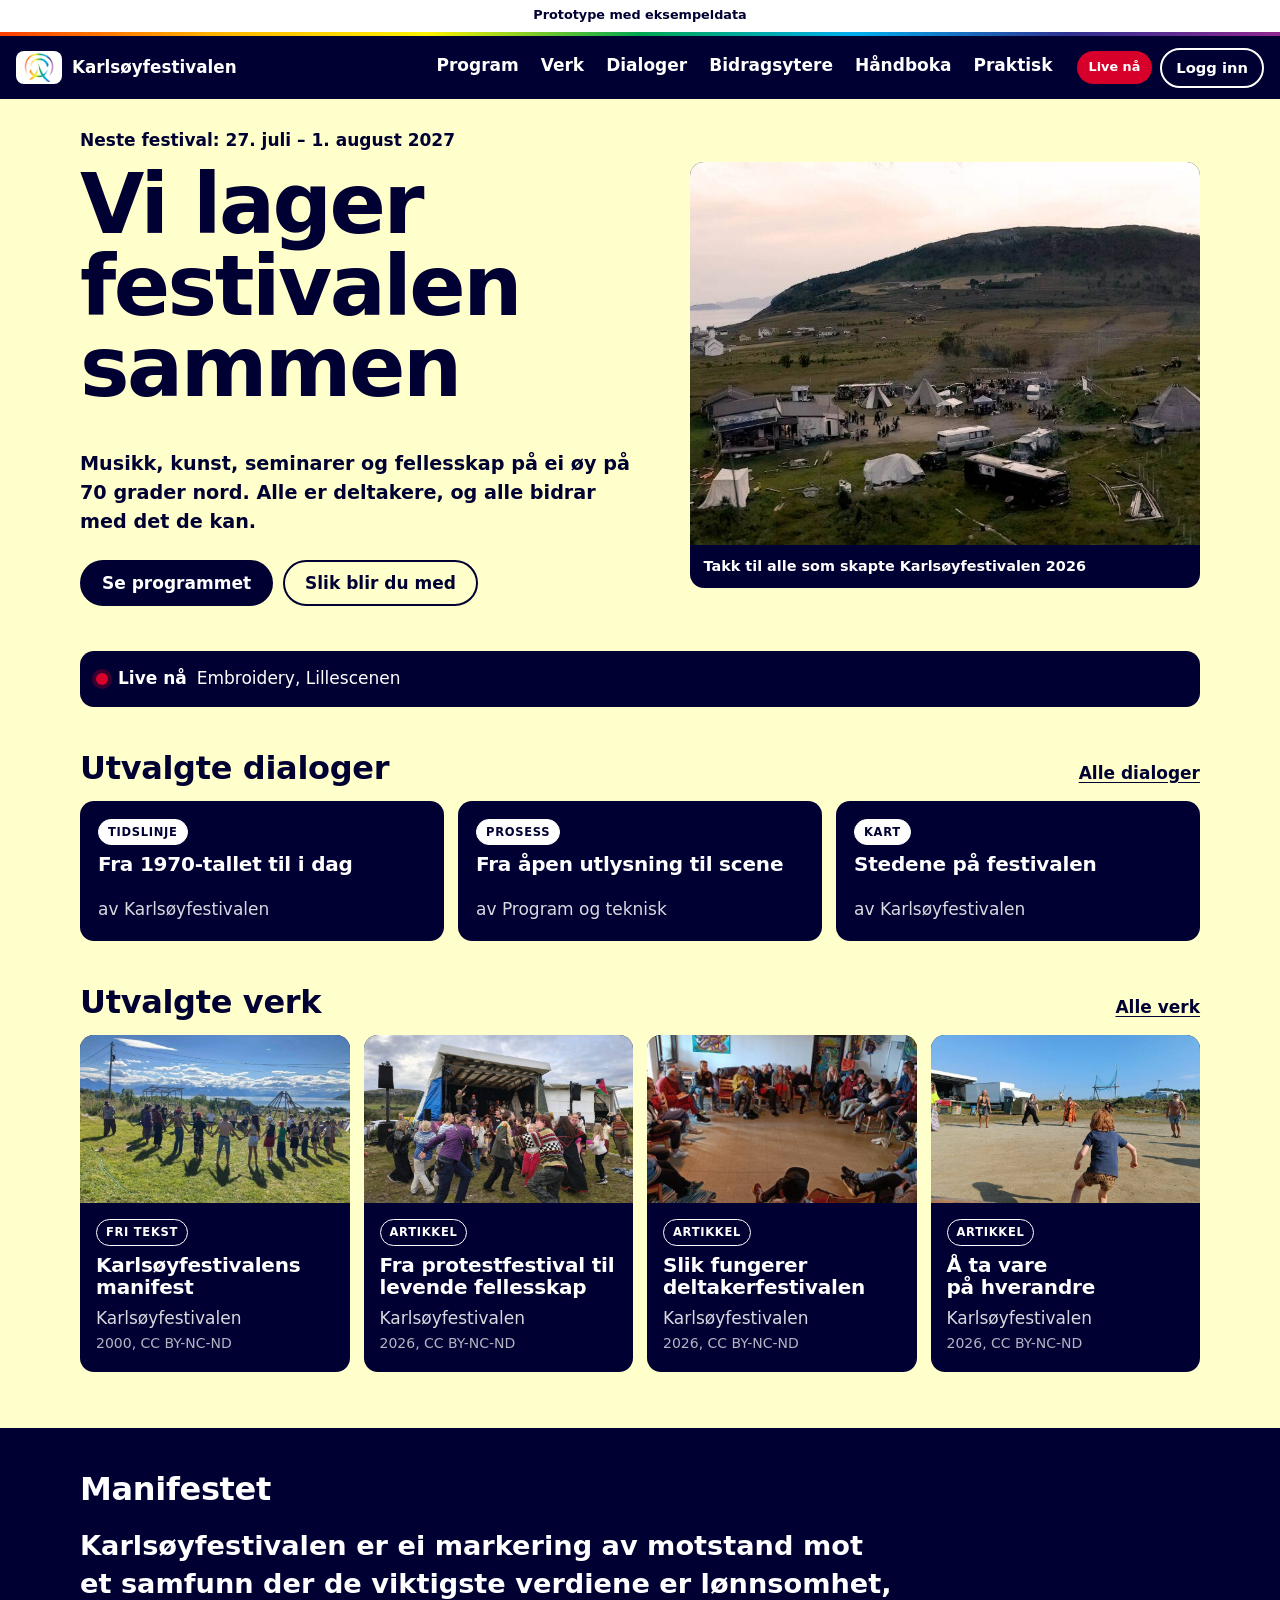
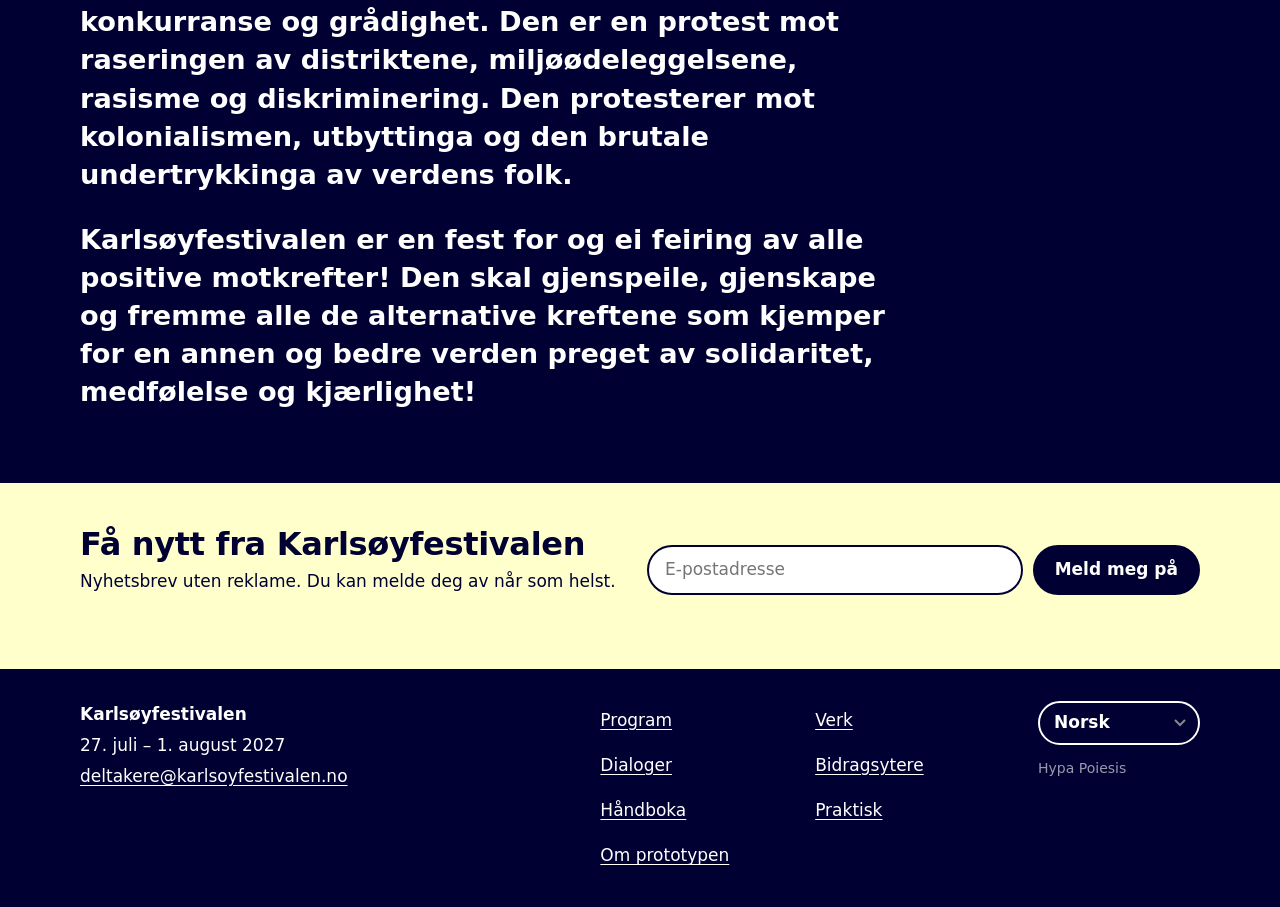
==== index.html @ 98657c6a "initial commit" ====
<!doctype html>
<html lang="nb">
<head>
<meta charset="utf-8">
<meta name="viewport" content="width=device-width, initial-scale=1, viewport-fit=cover">
<meta name="theme-color" content="#000033">
<meta name="robots" content="noindex">
<title>Karlsøy 2.0 – prototype</title>
<meta name="description" content="Statisk prototype av brukeropplevelsen i Karlsøy 2.0: nettside, program, håndbok, årshjul og dashbord.">
<link rel="icon" href="assets/logo.png">
<link rel="stylesheet" href="css/style.css">
</head>
<body>
<div id="app"></div>
<noscript><p style="padding:24px">Prototypen trenger JavaScript.</p></noscript>
<script src="js/data.js"></script>
<script src="js/i18n.js"></script>
<script src="js/app.js"></script>
</body>
</html>
---- css/style.css ----
/* Karlsøy 2.0 – prototype. Mobil først.
   Utsiden følger fargene i Hypa Poiesis-designet: marineblå tekst og kort, én bakgrunnsfarge per seksjon. */
:root {
  --navy: #000033;
  --gul: #ffffcc;
  --gronn: #ccffcc;
  --cyan: #ccffff;
  --rosa: #ffcccc;
  --paper: #f4f4fa;
  --white: #fff;
  --line: #00003322;
  --muted: #3d3d66;
  --live: #d6002a;
  --rainbow: linear-gradient(90deg, #ff3d00, #ffb300, #fff200, #00a651, #00aeef, #2e3192, #92278f);
  --font: "Hanken Grotesk", "Avenir Next", "Segoe UI", system-ui, -apple-system, Roboto, Helvetica, Arial, sans-serif;
  --r: 14px;
  --tabs-h: 64px;
}
*, *::before, *::after { box-sizing: border-box; }
html { -webkit-text-size-adjust: 100%; scroll-padding-top: 80px; }
body { margin: 0; font: 400 17px/1.6 var(--font); color: var(--navy); background: var(--gul); }
body[data-section="gronn"] { background: var(--gronn); }
body[data-section="cyan"] { background: var(--cyan); }
body[data-section="rosa"] { background: var(--rosa); }
body[data-section="inn"] { background: var(--paper); }
img { max-width: 100%; display: block; }
a { color: inherit; text-underline-offset: 3px; }
h1, h2, h3 { line-height: 1.12; font-weight: 800; margin: 0; letter-spacing: -0.01em; text-wrap: balance; }
h1 { font-size: clamp(2rem, 7vw, 3.4rem); margin-bottom: .5em; }
h2 { font-size: clamp(1.35rem, 4.5vw, 2rem); margin: 1.6em 0 .6em; }
h3 { font-size: 1.1rem; }
p { margin: 0 0 1em; }
ul, ol { margin: 0; padding: 0; list-style: none; }
button, select, input { font: inherit; color: inherit; }
button { cursor: pointer; }
:focus-visible { outline: 3px solid var(--navy); outline-offset: 3px; border-radius: 6px; }
.itop :focus-visible, .top :focus-visible, .foot :focus-visible, .card:focus-visible { outline-color: #fff; }
.sr { position: absolute; width: 1px; height: 1px; overflow: hidden; clip-path: inset(50%); white-space: nowrap; }
.wrap { width: min(100% - 32px, 1120px); margin-inline: auto; }
.narrow { width: min(100% - 32px, 720px); }
.lead { font-size: 1.2rem; line-height: 1.5; font-weight: 600; }
.small { font-size: .875rem; color: var(--muted); }
.note { font-size: .9rem; background: #ffffffaa; border-left: 4px solid var(--navy); padding: 10px 14px; border-radius: 0 8px 8px 0; margin: 16px auto; }
.empty { background: #ffffffaa; border: 2px dashed var(--line); border-radius: var(--r); padding: 20px; }
code { font-size: .9em; background: #00003312; padding: 1px 6px; border-radius: 4px; }

/* Knapper og merker */
.btn { display: inline-flex; align-items: center; justify-content: center; min-height: 46px; padding: 0 20px; border: 2px solid var(--navy); border-radius: 999px; background: transparent; font-weight: 700; text-decoration: none; }
.btn-dark { background: var(--navy); color: #fff; }
.btn-light { border-color: #fff; color: #fff; min-height: 40px; padding: 0 14px; white-space: nowrap; font-size: .92rem; }
.actions { display: flex; flex-wrap: wrap; gap: 10px; margin-top: 1.4em; }
.tag { display: inline-block; font-size: .72rem; font-weight: 800; letter-spacing: .06em; text-transform: uppercase; padding: 3px 9px; border-radius: 999px; border: 1.5px solid currentColor; margin-bottom: 8px; }
.tag-dark { background: #fff; color: var(--navy); border-color: #fff; }
.tag-live { background: var(--live); color: #fff; border-color: var(--live); margin: 0 8px 0 0; vertical-align: 2px; }
.dot { display: inline-block; width: 10px; height: 10px; border-radius: 50%; margin-right: 6px; flex: none; }
.swatch { display: inline-block; width: 14px; height: 14px; border-radius: 4px; border: 1.5px solid var(--navy); flex: none; }
.swatch.big { width: .7em; height: .7em; margin-right: .3em; border-width: 2px; }

/* Prototype-stripe */
.ribbon { display: block; text-align: center; font-size: .8rem; font-weight: 700; padding: 5px 12px 7px; background: #fff; color: var(--navy); text-decoration: none; border-bottom: 4px solid; border-image: var(--rainbow) 1; }

/* ---------- Utsiden ---------- */
.top { position: sticky; top: 0; z-index: 30; display: flex; align-items: center; gap: 12px; padding: 8px 16px; background: var(--navy); color: #fff; }
.brand { display: flex; align-items: center; gap: 10px; font-weight: 800; font-size: 1.05rem; text-decoration: none; margin-right: auto; }
.brand img { background: #fff; border-radius: 8px; padding: 2px; flex: none; }
.brand span { white-space: nowrap; }
@media (max-width: 420px) { .top { padding-inline: 12px; gap: 6px; } .top .brand { font-size: .95rem; gap: 8px; } .top .brand img { width: 38px; height: auto; } }
@media (max-width: 350px) { .top .brand span { display: none; } }
.topnav { display: none; gap: 22px; margin-right: 12px; }
.topnav a { text-decoration: none; font-weight: 600; padding: 8px 0; border-bottom: 3px solid transparent; }
.topnav a[aria-current] { border-color: #fff; }
.top-actions { display: flex; align-items: center; gap: 8px; }
.livepill { display: none; background: var(--live); color: #fff; font-weight: 800; font-size: .8rem; padding: 6px 12px; border-radius: 999px; text-decoration: none; }
.burger { width: 46px; height: 46px; border: 0; background: none; display: grid; place-content: center; gap: 5px; }
.burger span { display: block; width: 24px; height: 2.5px; background: #fff; border-radius: 2px; }
.sheetmenu { position: fixed; inset: 0; z-index: 40; background: var(--navy); color: #fff; padding: 76px 24px 24px; display: flex; flex-direction: column; overflow: auto; }
.sheetmenu a { font-size: 1.9rem; font-weight: 800; text-decoration: none; padding: 10px 0; border-bottom: 1px solid #ffffff22; }
.sheetmenu a.live { color: #ff8fa3; }
.sheetmenu-foot { margin-top: auto; padding-top: 24px; display: flex; gap: 12px; align-items: center; justify-content: space-between; }
.sheetmenu .btn { border-color: #fff; }
.lang select { min-height: 44px; padding: 0 34px 0 14px; border-radius: 999px; border: 2px solid currentColor; background: transparent url("data:image/svg+xml,%3Csvg xmlns='http://www.w3.org/2000/svg' viewBox='0 0 12 8'%3E%3Cpath d='M1 1l5 5 5-5' fill='none' stroke='%23888' stroke-width='2'/%3E%3C/svg%3E") no-repeat right 12px center / 12px; appearance: none; font-weight: 700; }
.sheetmenu select option, .foot select option { color: var(--navy); }
main { padding: 28px 0 56px; min-height: 60vh; }

.hero { display: grid; gap: 24px; }
.hero-date { font-weight: 600; margin-bottom: .6em; }
.hero h1 { font-size: clamp(2.6rem, 11vw, 5.2rem); line-height: .98; letter-spacing: -0.03em; }
.hero-img { margin: 0; border-radius: var(--r); overflow: hidden; background: var(--navy); color: #fff; }
.hero-img img { width: 100%; aspect-ratio: 4/3; object-fit: cover; }
.hero-img figcaption { padding: 10px 14px; font-size: .9rem; font-weight: 600; }
.livebar { display: flex; align-items: center; gap: 10px; flex-wrap: wrap; margin: 28px auto 0; width: min(100% - 32px, 1120px); padding: 14px 16px; background: var(--navy); color: #fff; border-radius: var(--r); text-decoration: none; }
.livedot { width: 12px; height: 12px; border-radius: 50%; background: var(--live); box-shadow: 0 0 0 4px #d6002a44; }
.block { margin-top: 44px; }
.block-head { display: flex; align-items: baseline; justify-content: space-between; gap: 12px; margin-bottom: 14px; }
.block-head h2 { margin: 0; }
.block-head a { font-weight: 700; white-space: nowrap; }
.grid { display: grid; gap: 14px; }
.card { display: block; background: var(--navy); color: #fff; border-radius: var(--r); text-decoration: none; overflow: hidden; }
.card h3 { font-size: 1.25rem; margin-bottom: 6px; }
.card p { margin: 0; opacity: .85; }
.card .small { color: #fff; opacity: .7; }
.card.dia { padding: 18px; min-height: 140px; display: flex; flex-direction: column; align-items: flex-start; }
.card.dia p { margin-top: auto; }
.card-img img { width: 100%; aspect-ratio: 16/10; object-fit: cover; }
.card-body { padding: 14px 16px 18px; }
.manifest { margin-top: 56px; background: var(--navy); color: #fff; padding: 44px 0; }
.manifest h2 { margin-top: 0; }
.manifest p { font-size: clamp(1.15rem, 4.4vw, 1.7rem); line-height: 1.4; font-weight: 600; max-width: 30em; }
.news { display: grid; gap: 14px; }
.news h2 { margin: 0 0 6px; }
.news form { display: grid; gap: 10px; }
.news input { width: 100%; min-height: 50px; padding: 0 16px; border: 2px solid var(--navy); border-radius: 999px; background: #fff; }
.news .ok { font-weight: 700; }

.foot { background: var(--navy); color: #fff; padding: 32px 0 calc(32px + env(safe-area-inset-bottom)); }
.foot-grid { display: grid; gap: 24px; }
.foot nav { display: grid; grid-template-columns: 1fr 1fr; gap: 6px 16px; }
.foot nav a { padding: 6px 0; }
.foot p { margin: 4px 0; }
.foot .small { color: #fff; opacity: .6; margin-top: 12px; }

/* Program */
.sticky { position: sticky; top: 62px; z-index: 20; background: inherit; padding: 8px 0 6px; background-color: var(--rosa); border-bottom: 2px solid var(--navy); }
body[data-section="inn"] .sticky { background-color: var(--paper); }
.daytabs { display: grid; grid-template-columns: repeat(6, 1fr); gap: 6px; }
.daytabs button { min-height: 56px; border: 2px solid var(--navy); border-radius: 12px; background: transparent; display: grid; place-content: center; line-height: 1.1; padding: 4px 0; }
.daytabs button span { font-size: .78rem; font-weight: 600; text-transform: lowercase; }
.daytabs button strong { font-size: 1.3rem; }
.daytabs button[aria-selected="true"] { background: var(--navy); color: #fff; }
.chips { display: flex; gap: 8px; overflow-x: auto; padding: 10px 16px 6px; margin-inline: -16px; scrollbar-width: none; }
.chips::-webkit-scrollbar { display: none; }
.chips button { flex: none; display: inline-flex; align-items: center; min-height: 40px; padding: 0 14px; border: 2px solid var(--navy); border-radius: 999px; background: #ffffff88; font-weight: 600; font-size: .92rem; white-space: nowrap; }
.chips button[aria-pressed="true"] { background: var(--navy); color: #fff; }
.daytitle { font-size: 1.25rem; margin: 22px 0 8px; }
.daytitle::first-letter, .wheellist h2::first-letter { text-transform: uppercase; }
.plist { border-top: 2px solid var(--navy); }
.pi { display: grid; grid-template-columns: 62px 1fr 48px; gap: 10px; align-items: start; padding: 14px 0; border-bottom: 1px solid var(--line); }
.pi-time { font-weight: 800; font-size: 1.1rem; line-height: 1.2; font-variant-numeric: tabular-nums; }
.pi-time span { display: block; font-weight: 500; font-size: .85rem; color: var(--muted); }
.pi-time .allday { font-size: .8rem; font-weight: 700; color: var(--navy); }
.pi-main h3 { font-size: 1.08rem; line-height: 1.25; margin-bottom: 3px; }
.pi-main p { margin: 0; font-size: .92rem; }
.pi-cat { color: var(--muted); }
.pi-cat a { margin-left: 8px; font-weight: 700; color: var(--navy); }
.star { width: 48px; height: 48px; border: 0; background: none; display: grid; place-content: center; border-radius: 50%; }
.star svg { fill: none; stroke: var(--navy); stroke-width: 1.8; stroke-linejoin: round; }
.star[aria-pressed="true"] svg { fill: var(--navy); }
.daily { margin-top: 24px; }
.daily summary, .faq summary { cursor: pointer; font-weight: 800; padding: 14px 0; min-height: 48px; }

/* Verk, dialoger, bidragsytere */
.crumb { font-weight: 700; margin-bottom: 10px; }
.crumb a::before { content: "‹ "; }
.work-img, .player { margin: 0 0 20px; border-radius: var(--r); overflow: hidden; }
.work-img img, .player img { width: 100%; aspect-ratio: 16/10; object-fit: cover; }
.player { position: relative; background: var(--navy); color: #fff; }
.player img { opacity: .55; }
.player.lyd img { aspect-ratio: 16/6; }
.player .play { position: absolute; left: 50%; top: 42%; width: 72px; height: 72px; margin: -36px; border-radius: 50%; background: #fff; }
.player .play::after { content: ""; position: absolute; left: 28px; top: 20px; border: 16px solid transparent; border-left: 24px solid var(--navy); border-right: 0; }
.player p { margin: 0; padding: 10px 14px; font-size: .88rem; }
.gallery { display: grid; grid-template-columns: 1fr 1fr; gap: 8px; margin-bottom: 20px; }
.gallery figure { margin: 0; }
.gallery img { width: 100%; aspect-ratio: 1; object-fit: cover; border-radius: 10px; }
.gallery figcaption { font-size: .78rem; color: var(--muted); padding: 4px 2px; }
.meta { display: grid; gap: 0; margin: 24px 0; border-top: 2px solid var(--navy); }
.meta div { display: flex; justify-content: space-between; gap: 16px; padding: 10px 0; border-bottom: 1px solid var(--line); }
.meta dt { font-weight: 700; }
.meta dd { margin: 0; text-align: right; }
.line { border-left: 3px solid var(--navy); margin: 20px 0 0 8px; }
.line li { position: relative; padding: 0 0 22px 22px; }
.line li::before { content: ""; position: absolute; left: -9.5px; top: 5px; width: 13px; height: 13px; border-radius: 50%; background: var(--cyan); border: 3px solid var(--navy); }
.line strong { font-size: 1.15rem; }
.line p { margin: 2px 0 4px; }
.line a { font-weight: 700; }
.venues li, .rides li { background: #ffffffaa; border-radius: var(--r); padding: 14px 16px; margin-bottom: 10px; }
.venues p, .rides p { margin: 4px 0 0; }
.people li a { display: grid; grid-template-columns: 16px 1fr; align-items: center; gap: 2px 8px; padding: 14px 0; border-bottom: 1px solid var(--line); text-decoration: none; min-height: 56px; }
.people li a span:last-child { grid-column: 2; font-size: .88rem; color: var(--muted); }
.people strong { font-size: 1.1rem; }

/* Håndbok og praktisk */
.rhythm li, .dl li { display: grid; grid-template-columns: 96px 1fr; gap: 12px; padding: 10px 0; border-bottom: 1px solid var(--line); }
.dl time { font-weight: 700; }
.principles { counter-reset: p; }
.principles li { counter-increment: p; position: relative; padding: 0 0 14px 44px; }
.principles li::before { content: counter(p); position: absolute; left: 0; top: 0; width: 32px; height: 32px; border-radius: 50%; background: var(--navy); color: #fff; display: grid; place-content: center; font-weight: 800; }
.principles p { margin: 2px 0 0; }
.grouplist li a { display: flex; gap: 12px; align-items: flex-start; padding: 14px 0; border-bottom: 1px solid var(--line); text-decoration: none; }
.grouplist .swatch { margin-top: 6px; width: 18px; height: 18px; }
.grouplist strong { display: block; font-size: 1.1rem; }
.grouplist span span { font-size: .92rem; color: var(--muted); }
.ticks li { position: relative; padding: 8px 0 8px 30px; border-bottom: 1px solid var(--line); }
.ticks li::before { content: ""; position: absolute; left: 4px; top: 15px; width: 12px; height: 7px; border-left: 3px solid var(--navy); border-bottom: 3px solid var(--navy); transform: rotate(-45deg); }
.factgrid { display: grid; grid-template-columns: 1fr 1fr; gap: 10px; }
.factgrid li { background: var(--navy); color: #fff; border-radius: var(--r); padding: 14px; font-size: .9rem; }
.factgrid strong { display: block; font-size: 1.35rem; line-height: 1.15; margin-bottom: 4px; }
.faq details { border-bottom: 1px solid var(--line); }
.faq details:first-child { border-top: 2px solid var(--navy); }
.about table { width: 100%; border-collapse: collapse; margin-bottom: 1em; }
.about th, .about td { text-align: left; vertical-align: top; padding: 10px 10px 10px 0; border-bottom: 1px solid var(--line); font-size: .95rem; }
.about th { width: 34%; }

/* ---------- Innsiden ---------- */
.itop { position: sticky; top: 0; z-index: 30; display: flex; align-items: center; gap: 12px; padding: 8px 16px; background: var(--navy); color: #fff; }
.who { display: flex; align-items: center; gap: 10px; background: none; border: 0; color: #fff; text-align: left; padding: 4px; min-height: 46px; }
.who > span:last-child, .rolelist button > span:last-child { display: grid; line-height: 1.2; }
.who strong { font-size: .95rem; }
.who span span { font-size: .75rem; opacity: .8; max-width: 9.5em; white-space: nowrap; overflow: hidden; text-overflow: ellipsis; }
.avatar { width: 38px; height: 38px; border-radius: 50%; background: #fff; color: var(--navy); display: grid; place-content: center; font-weight: 800; flex: none; }
.sheet { position: fixed; inset: auto 0 0 0; z-index: 50; background: #fff; border-radius: 22px 22px 0 0; padding: 22px 20px calc(22px + env(safe-area-inset-bottom)); box-shadow: 0 -12px 0 100vh #00003366; max-height: 88vh; overflow: auto; }
.sheet h2 { margin-top: 0; }
.rolelist { display: grid; gap: 8px; margin-bottom: 12px; }
.rolelist button { display: flex; align-items: center; gap: 12px; text-align: left; padding: 10px 12px; border: 2px solid var(--line); border-radius: var(--r); background: #fff; min-height: 60px; }
.rolelist button[aria-pressed="true"] { border-color: var(--navy); background: var(--gul); }
.rolelist .avatar { background: var(--navy); color: #fff; }
.rolelist span span { font-size: .85rem; color: var(--muted); }
.sheet-foot { display: flex; flex-wrap: wrap; gap: 10px; align-items: center; margin-top: 16px; }
.sheet-foot .btn-dark { margin-left: auto; }
.imain { min-width: 0; width: min(100% - 32px, 720px); margin-inline: auto; padding: 22px 0 calc(var(--tabs-h) + 40px + env(safe-area-inset-bottom)); }
.imain h1 { font-size: clamp(1.8rem, 7vw, 2.6rem); }
.tabs { position: fixed; inset: auto 0 0 0; z-index: 25; display: grid; grid-template-columns: repeat(5, 1fr); background: #fff; border-top: 2px solid var(--navy); padding-bottom: env(safe-area-inset-bottom); }
.tabs a { display: grid; justify-items: center; gap: 2px; padding: 8px 2px 6px; min-height: var(--tabs-h); text-decoration: none; font-size: .7rem; font-weight: 700; line-height: 1.15; text-align: center; color: var(--muted); }
.tabs svg { fill: none; stroke: currentColor; stroke-width: 1.8; stroke-linejoin: round; stroke-linecap: round; }
.tabs a[aria-current] { color: var(--navy); }
.tabs a[aria-current] svg { fill: var(--gul); stroke-width: 2.2; }
.greet { display: grid; gap: 12px; margin-bottom: 8px; }
.greet h1 { margin: 0; }
.seg { display: grid; grid-template-columns: 1fr 1fr; border: 2px solid var(--navy); border-radius: 999px; padding: 3px; background: #fff; }
.seg button { min-height: 40px; border: 0; border-radius: 999px; background: none; font-weight: 700; font-size: .92rem; }
.seg button[aria-pressed="true"] { background: var(--navy); color: #fff; }
.clock { margin: 6px 2px 0; }
.panel { background: #fff; border: 2px solid var(--navy); border-radius: var(--r); padding: 16px; margin-top: 16px; }
.panel h2 { font-size: 1.15rem; margin: 0 0 10px; }
.panel > p:last-child { margin-bottom: 0; }
.panel .plist { border-top: 1px solid var(--line); }
.panel .pi:last-child { border-bottom: 0; }
.panel.now { background: var(--rosa); }
.panel.care { background: var(--gronn); }
.panel.group { border-left: 12px solid var(--g); }
.panel.count { background: var(--gul); }
.more { display: inline-block; margin-top: 12px; font-weight: 800; }
.more::after { content: " ›"; }
.big { font-size: 1.7rem; font-weight: 800; line-height: 1.15; margin-bottom: 6px; }
.big span { font-size: .95rem; font-weight: 600; color: var(--muted); }
.dlist li { display: grid; grid-template-columns: 16px 1fr auto; gap: 10px; align-items: start; padding: 11px 0; border-bottom: 1px solid var(--line); }
.dlist .swatch { margin-top: 5px; }
.dlist strong { display: block; line-height: 1.3; }
.dlist div span { font-size: .85rem; color: var(--muted); }
.dlist time { text-align: right; font-weight: 800; white-space: nowrap; }
.dlist time span { display: block; font-size: .78rem; font-weight: 500; color: var(--muted); }
.monthly { display: flex; gap: 10px; align-items: center; font-size: .92rem; margin: 12px 0 0; }
.tiles { display: grid; grid-template-columns: 1fr 1fr; gap: 10px; }
.tiles a { display: grid; gap: 8px; align-content: start; min-height: 92px; padding: 14px; border-radius: 12px; background: var(--paper); text-decoration: none; font-weight: 700; line-height: 1.25; }
.tiles svg { fill: none; stroke: var(--navy); stroke-width: 1.8; stroke-linejoin: round; stroke-linecap: round; }

/* Tavla */
.prio { font-size: 1.1rem; display: flex; align-items: center; gap: 8px; }
.prio::before { content: ""; width: 14px; height: 14px; border-radius: 50%; background: currentColor; }
.p-kritisk { --p: #d6002a; } .p-viktig { --p: #b25e00; } .p-kjekt { --p: #0a7a4b; }
.prio.p-kritisk, .prio.p-viktig, .prio.p-kjekt { color: var(--p); }
.tlist { display: grid; gap: 10px; }
.tcard { display: grid; gap: 10px; background: #fff; border: 2px solid var(--navy); border-left: 12px solid var(--p); border-radius: var(--r); padding: 14px; }
.tcard.mine { background: var(--gul); }
.tcard h3 { margin-bottom: 4px; }
.tcard p { margin: 0; font-size: .9rem; color: var(--muted); }
.tcard .tag.p { color: var(--p); }
.tcard .btn { justify-self: start; }
.panel .tcard { border-width: 1.5px; border-left-width: 10px; }

/* Årshjul */
.wheelwrap { display: grid; gap: 8px; margin-top: 6px; }
.wheel { width: 100%; max-width: 460px; margin-inline: auto; touch-action: manipulation; }
.wheel .wm { font: 700 11px var(--font); fill: var(--navy); }
.wheel .wm.sel { font-weight: 800; text-decoration: underline; }
.wheel .wc { font: 800 20px var(--font); fill: var(--navy); }
.wheel .wc2 { font: 700 9px var(--font); fill: var(--navy); text-decoration: underline; cursor: pointer; }
.wheel .wtap { cursor: pointer; outline-offset: -2px; }
.wheellist h2 { font-size: 1.2rem; margin: 6px 0 4px; }

/* Koordinering, samreise, drift, mer */
.legend { display: flex; flex-wrap: wrap; gap: 6px; font-size: .78rem; margin: 0 0 4px; }
.legend span { border: 1.5px solid var(--navy); border-radius: 999px; padding: 2px 9px; }
.blist { display: grid; gap: 10px; }
.brow { background: #fff; border: 1.5px solid var(--navy); border-radius: 12px; padding: 12px 14px; display: grid; gap: 8px; }
.brow div { display: grid; }
.brow div span { font-size: .85rem; color: var(--muted); display: flex; align-items: center; }
.cps { display: grid; grid-template-columns: repeat(6, 1fr); gap: 4px; }
.cps li { height: 10px; border-radius: 5px; background: #00003318; }
.cps li.on { background: #0a7a4b; }
.brow p { margin: 0; font-size: .88rem; font-weight: 600; }
.brow .open { color: #b3001f; }
.brow .clear { color: #0a7a4b; }
.rides li { background: #fff; border: 1.5px solid var(--navy); }
.rides li.need { background: var(--gul); }
.svc li { display: grid; grid-template-columns: 14px 1fr auto; gap: 10px; align-items: center; padding: 11px 0; border-bottom: 1px solid var(--line); }
.svc .led { width: 12px; height: 12px; border-radius: 50%; background: #0a7a4b; }
.svc .warn .led { background: #e08a00; }
.svc span:last-child { font-size: .85rem; color: var(--muted); text-align: right; }
.morelist li a { display: flex; justify-content: space-between; align-items: center; min-height: 56px; padding: 0 4px; border-bottom: 1px solid var(--line); text-decoration: none; font-weight: 700; font-size: 1.1rem; }
.morelist li a::after { content: "›"; font-size: 1.4rem; }
.field select { width: 100%; min-height: 50px; padding: 0 14px; border: 2px solid var(--navy); border-radius: 12px; background: #fff; }

/* ---------- Større skjermer ---------- */
@media (min-width: 640px) {
  .grid-2, .grid-3, .grid-4 { grid-template-columns: 1fr 1fr; }
  .gallery { grid-template-columns: repeat(4, 1fr); }
  .factgrid { grid-template-columns: repeat(4, 1fr); }
  .news { grid-template-columns: 1fr 1fr; align-items: center; }
  .news form { grid-template-columns: 1fr auto; }
  .foot-grid { grid-template-columns: 1.2fr 1fr auto; }
  .livepill { display: inline-block; }
  .tiles { grid-template-columns: repeat(3, 1fr); }
  .greet { grid-template-columns: 1fr auto; align-items: center; }
  .seg { min-width: 320px; }
}
@media (min-width: 900px) {
  .topnav { display: flex; }
  .burger { display: none; }
  .hero { grid-template-columns: 1.1fr 1fr; align-items: center; gap: 48px; }
  .grid-3 { grid-template-columns: repeat(3, 1fr); }
  .grid-4 { grid-template-columns: repeat(4, 1fr); }
  .sticky { top: 66px; }
  .ishell { display: grid; grid-template-columns: 220px minmax(0, 1fr); max-width: 1040px; margin-inline: auto; }
  .tabs { position: sticky; top: 76px; inset: auto; align-self: start; grid-template-columns: 1fr; border: 0; background: none; padding: 24px 0 0 16px; gap: 4px; }
  .tabs a { grid-template-columns: 24px 1fr; justify-items: start; align-items: center; gap: 12px; font-size: 1rem; min-height: 48px; padding: 0 14px; border-radius: 12px; text-align: left; }
  .tabs a[aria-current] { background: #fff; box-shadow: inset 0 0 0 2px var(--navy); }
  .imain { padding-bottom: 64px; width: min(100% - 48px, 720px); }
  .wheelwrap { grid-template-columns: 1fr 1fr; align-items: start; gap: 24px; }
  .sheet { inset: 70px 16px auto auto; width: 380px; border-radius: 18px; box-shadow: 0 0 0 100vmax #00003355; }
}
@media (prefers-reduced-motion: no-preference) {
  .livedot { animation: pulse 1.6s ease-in-out infinite; }
  @keyframes pulse { 50% { box-shadow: 0 0 0 9px #d6002a00; } }
}
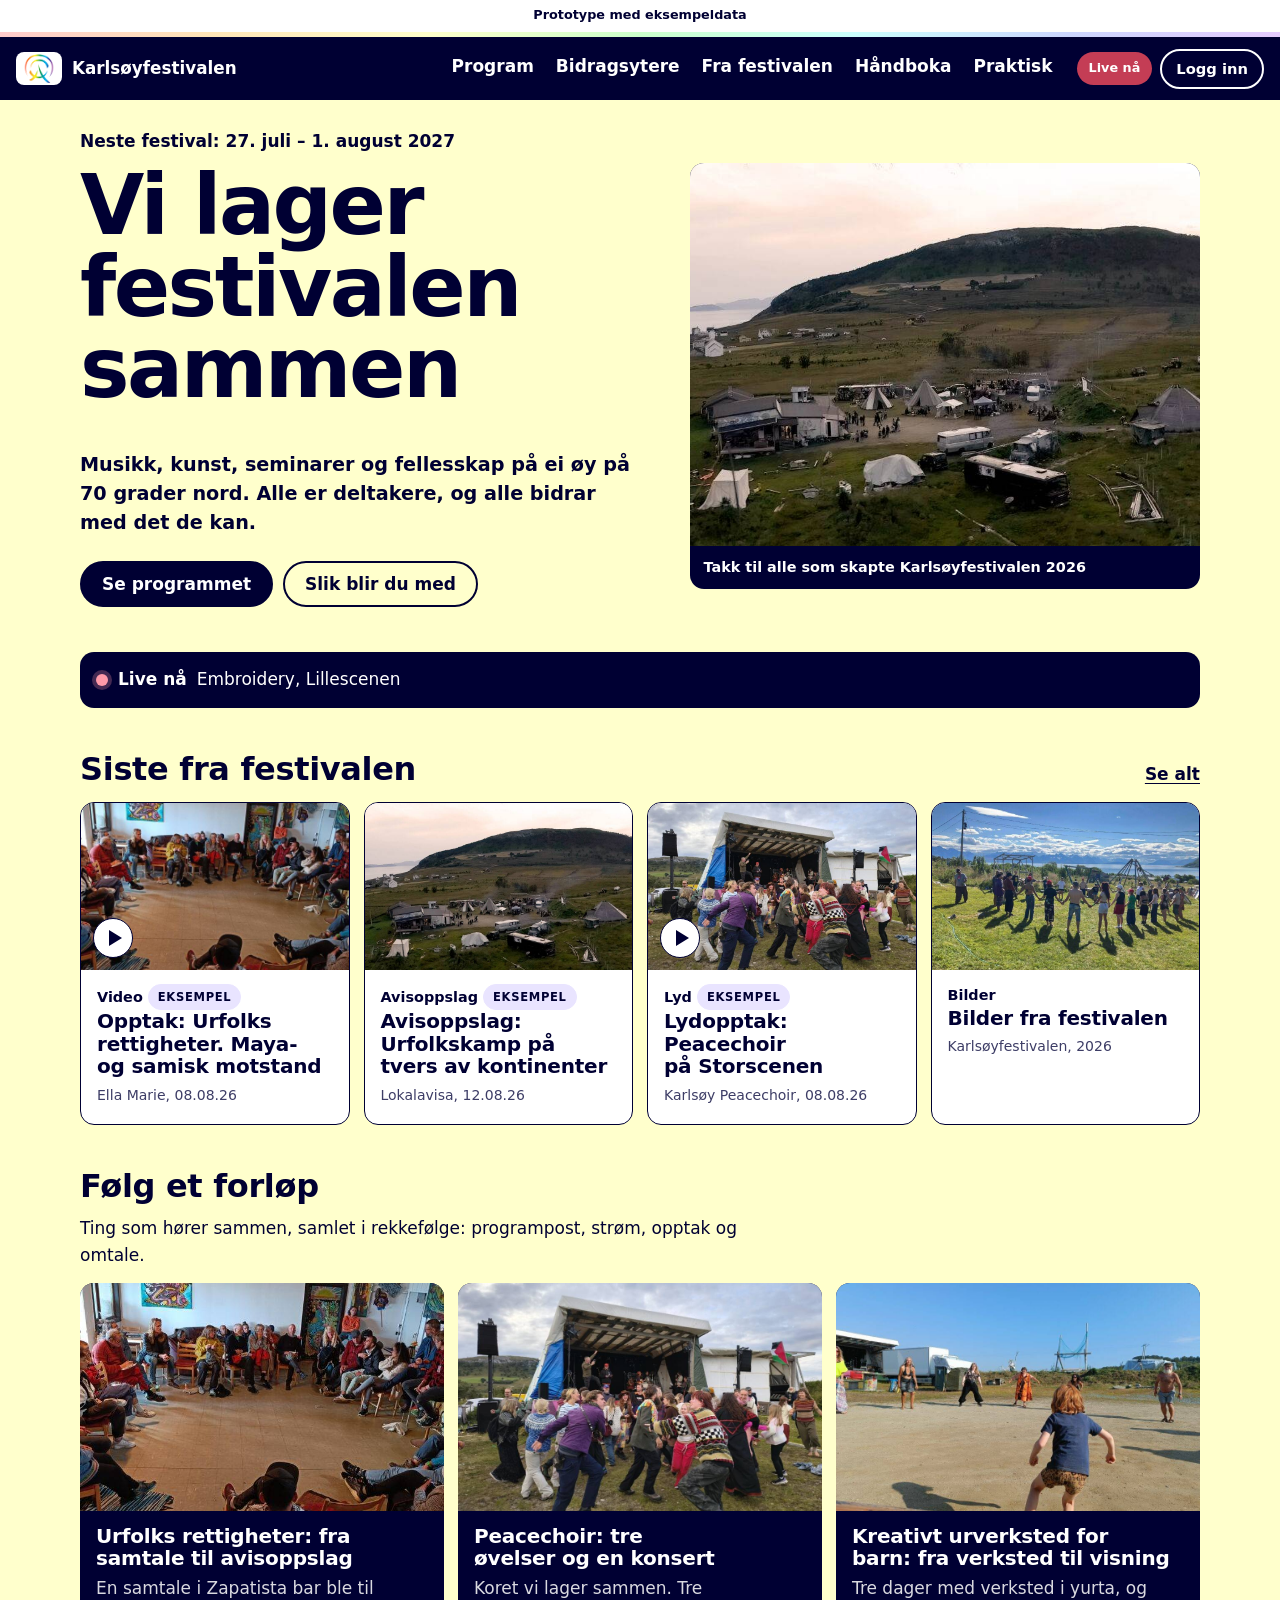
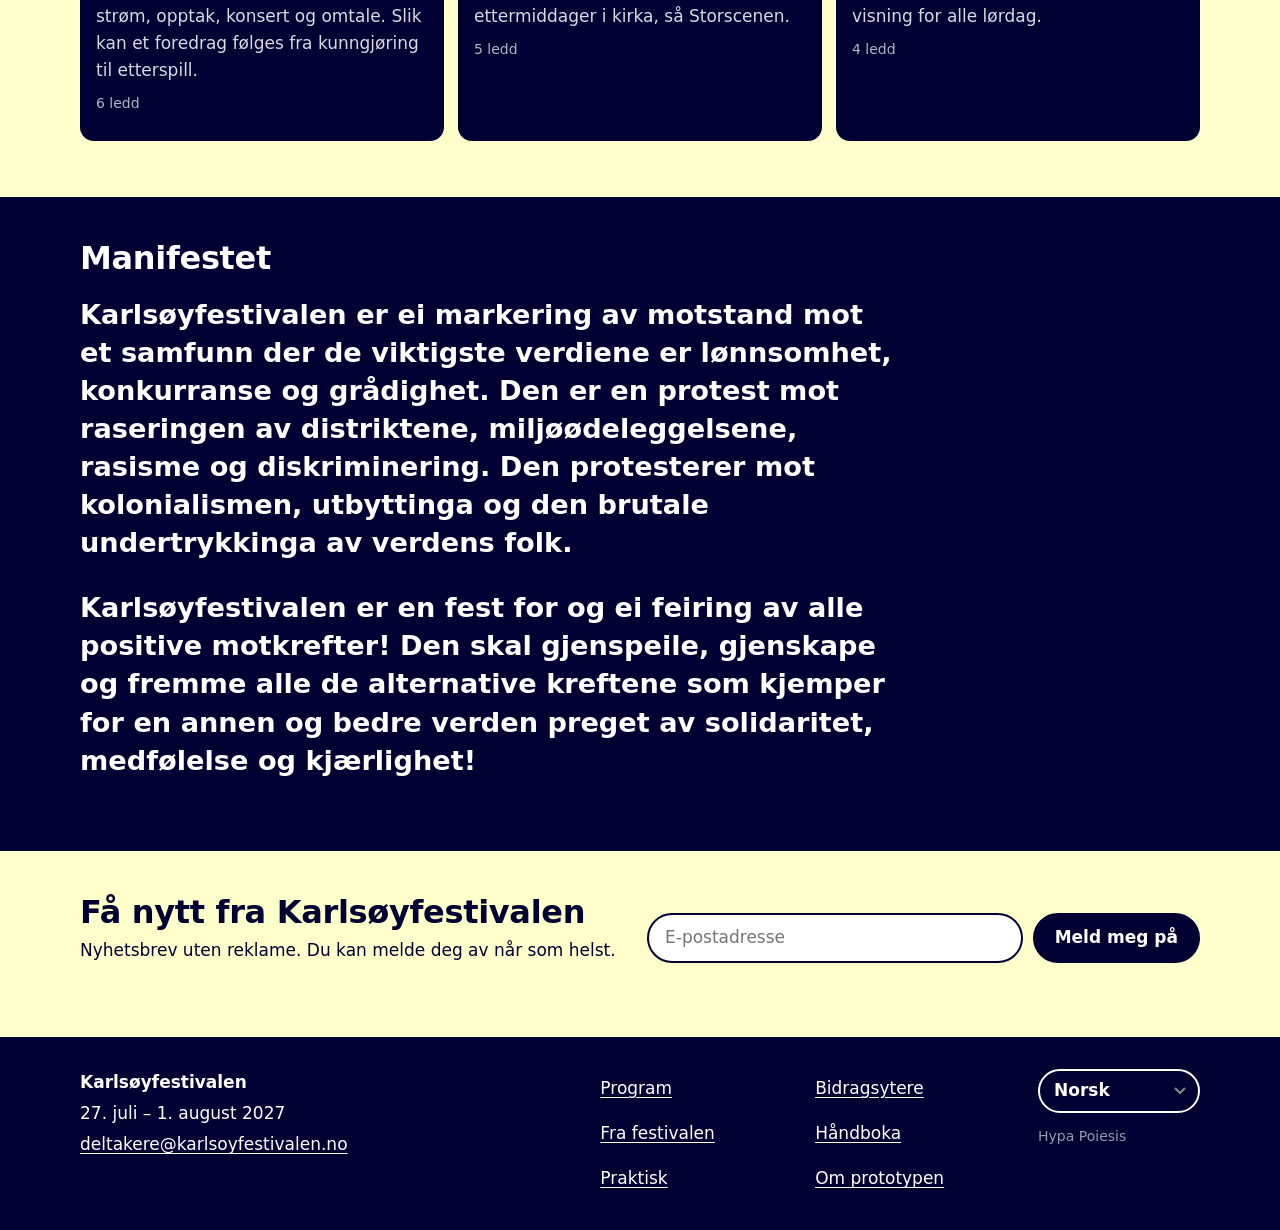
==== commit eff435da: "v2 with adjustments" ====
--- a/index.html
+++ b/index.html
@@ -4,6 +4,8 @@
 <meta charset="utf-8">
 <meta name="viewport" content="width=device-width, initial-scale=1, viewport-fit=cover">
 <meta name="theme-color" content="#000033">
+<meta name="color-scheme" content="only light">
+<meta name="darkreader-lock">
 <meta name="robots" content="noindex">
 <title>Karlsøy 2.0 – prototype</title>
 <meta name="description" content="Statisk prototype av brukeropplevelsen i Karlsøy 2.0: nettside, program, håndbok, årshjul og dashbord.">
--- a/css/style.css
+++ b/css/style.css
@@ -6,18 +6,19 @@
   --gronn: #ccffcc;
   --cyan: #ccffff;
   --rosa: #ffcccc;
-  --paper: #f4f4fa;
+  --paper: #f7f7fc;
+  --lilla: #e9e4ff;
   --white: #fff;
   --line: #00003322;
   --muted: #3d3d66;
-  --live: #d6002a;
-  --rainbow: linear-gradient(90deg, #ff3d00, #ffb300, #fff200, #00a651, #00aeef, #2e3192, #92278f);
+  --live: #c43d55;
+  --rainbow: linear-gradient(90deg, #ffcccc, #ffe6b8, #ffffcc, #ccffcc, #ccffff, #ccd6ff, #e6ccff);
   --font: "Hanken Grotesk", "Avenir Next", "Segoe UI", system-ui, -apple-system, Roboto, Helvetica, Arial, sans-serif;
   --r: 14px;
   --tabs-h: 64px;
 }
 *, *::before, *::after { box-sizing: border-box; }
-html { -webkit-text-size-adjust: 100%; scroll-padding-top: 80px; }
+html { -webkit-text-size-adjust: 100%; scroll-padding-top: 80px; color-scheme: only light; }
 body { margin: 0; font: 400 17px/1.6 var(--font); color: var(--navy); background: var(--gul); }
 body[data-section="gronn"] { background: var(--gronn); }
 body[data-section="cyan"] { background: var(--cyan); }
@@ -52,12 +53,12 @@
 .tag { display: inline-block; font-size: .72rem; font-weight: 800; letter-spacing: .06em; text-transform: uppercase; padding: 3px 9px; border-radius: 999px; border: 1.5px solid currentColor; margin-bottom: 8px; }
 .tag-dark { background: #fff; color: var(--navy); border-color: #fff; }
 .tag-live { background: var(--live); color: #fff; border-color: var(--live); margin: 0 8px 0 0; vertical-align: 2px; }
-.dot { display: inline-block; width: 10px; height: 10px; border-radius: 50%; margin-right: 6px; flex: none; }
+.dot { display: inline-block; width: 11px; height: 11px; border-radius: 50%; margin-right: 6px; flex: none; border: 1.5px solid var(--navy); vertical-align: -1px; }
 .swatch { display: inline-block; width: 14px; height: 14px; border-radius: 4px; border: 1.5px solid var(--navy); flex: none; }
 .swatch.big { width: .7em; height: .7em; margin-right: .3em; border-width: 2px; }
 
 /* Prototype-stripe */
-.ribbon { display: block; text-align: center; font-size: .8rem; font-weight: 700; padding: 5px 12px 7px; background: #fff; color: var(--navy); text-decoration: none; border-bottom: 4px solid; border-image: var(--rainbow) 1; }
+.ribbon { display: block; text-align: center; font-size: .8rem; font-weight: 700; padding: 5px 12px 7px; background: #fff; color: var(--navy); text-decoration: none; border-bottom: 5px solid; border-image: var(--rainbow) 1; }
 
 /* ---------- Utsiden ---------- */
 .top { position: sticky; top: 0; z-index: 30; display: flex; align-items: center; gap: 12px; padding: 8px 16px; background: var(--navy); color: #fff; }
@@ -75,7 +76,7 @@
 .burger span { display: block; width: 24px; height: 2.5px; background: #fff; border-radius: 2px; }
 .sheetmenu { position: fixed; inset: 0; z-index: 40; background: var(--navy); color: #fff; padding: 76px 24px 24px; display: flex; flex-direction: column; overflow: auto; }
 .sheetmenu a { font-size: 1.9rem; font-weight: 800; text-decoration: none; padding: 10px 0; border-bottom: 1px solid #ffffff22; }
-.sheetmenu a.live { color: #ff8fa3; }
+.sheetmenu a.live { color: #ffb3bf; }
 .sheetmenu-foot { margin-top: auto; padding-top: 24px; display: flex; gap: 12px; align-items: center; justify-content: space-between; }
 .sheetmenu .btn { border-color: #fff; }
 .lang select { min-height: 44px; padding: 0 34px 0 14px; border-radius: 999px; border: 2px solid currentColor; background: transparent url("data:image/svg+xml,%3Csvg xmlns='http://www.w3.org/2000/svg' viewBox='0 0 12 8'%3E%3Cpath d='M1 1l5 5 5-5' fill='none' stroke='%23888' stroke-width='2'/%3E%3C/svg%3E") no-repeat right 12px center / 12px; appearance: none; font-weight: 700; }
@@ -89,7 +90,7 @@
 .hero-img img { width: 100%; aspect-ratio: 4/3; object-fit: cover; }
 .hero-img figcaption { padding: 10px 14px; font-size: .9rem; font-weight: 600; }
 .livebar { display: flex; align-items: center; gap: 10px; flex-wrap: wrap; margin: 28px auto 0; width: min(100% - 32px, 1120px); padding: 14px 16px; background: var(--navy); color: #fff; border-radius: var(--r); text-decoration: none; }
-.livedot { width: 12px; height: 12px; border-radius: 50%; background: var(--live); box-shadow: 0 0 0 4px #d6002a44; }
+.livedot { width: 12px; height: 12px; border-radius: 50%; background: #ff9aa9; box-shadow: 0 0 0 4px #ff9aa944; }
 .block { margin-top: 44px; }
 .block-head { display: flex; align-items: baseline; justify-content: space-between; gap: 12px; margin-bottom: 14px; }
 .block-head h2 { margin: 0; }
@@ -223,14 +224,14 @@
 .tabs a { display: grid; justify-items: center; gap: 2px; padding: 8px 2px 6px; min-height: var(--tabs-h); text-decoration: none; font-size: .7rem; font-weight: 700; line-height: 1.15; text-align: center; color: var(--muted); }
 .tabs svg { fill: none; stroke: currentColor; stroke-width: 1.8; stroke-linejoin: round; stroke-linecap: round; }
 .tabs a[aria-current] { color: var(--navy); }
-.tabs a[aria-current] svg { fill: var(--gul); stroke-width: 2.2; }
+.tabs a[aria-current] svg { fill: var(--cyan); stroke-width: 2.2; }
 .greet { display: grid; gap: 12px; margin-bottom: 8px; }
 .greet h1 { margin: 0; }
 .seg { display: grid; grid-template-columns: 1fr 1fr; border: 2px solid var(--navy); border-radius: 999px; padding: 3px; background: #fff; }
 .seg button { min-height: 40px; border: 0; border-radius: 999px; background: none; font-weight: 700; font-size: .92rem; }
 .seg button[aria-pressed="true"] { background: var(--navy); color: #fff; }
 .clock { margin: 6px 2px 0; }
-.panel { background: #fff; border: 2px solid var(--navy); border-radius: var(--r); padding: 16px; margin-top: 16px; }
+.panel { background: #fff; border: 1.5px solid var(--navy); border-radius: var(--r); padding: 16px; margin-top: 16px; }
 .panel h2 { font-size: 1.15rem; margin: 0 0 10px; }
 .panel > p:last-child { margin-bottom: 0; }
 .panel .plist { border-top: 1px solid var(--line); }
@@ -257,14 +258,15 @@
 /* Tavla */
 .prio { font-size: 1.1rem; display: flex; align-items: center; gap: 8px; }
 .prio::before { content: ""; width: 14px; height: 14px; border-radius: 50%; background: currentColor; }
-.p-kritisk { --p: #d6002a; } .p-viktig { --p: #b25e00; } .p-kjekt { --p: #0a7a4b; }
-.prio.p-kritisk, .prio.p-viktig, .prio.p-kjekt { color: var(--p); }
+.p-kritisk { --p: #e9a0ad; --pt: #9b2c40; } .p-viktig { --p: #f0cf8f; --pt: #7a5510; } .p-kjekt { --p: #a9dcc0; --pt: #1f6a49; }
+.prio.p-kritisk, .prio.p-viktig, .prio.p-kjekt { color: var(--navy); }
+.prio::before { background: var(--p) !important; border: 1.5px solid var(--navy); }
 .tlist { display: grid; gap: 10px; }
-.tcard { display: grid; gap: 10px; background: #fff; border: 2px solid var(--navy); border-left: 12px solid var(--p); border-radius: var(--r); padding: 14px; }
+.tcard { display: grid; gap: 10px; background: #fff; border: 1.5px solid var(--navy); border-left: 12px solid var(--p); border-radius: var(--r); padding: 14px; }
 .tcard.mine { background: var(--gul); }
 .tcard h3 { margin-bottom: 4px; }
 .tcard p { margin: 0; font-size: .9rem; color: var(--muted); }
-.tcard .tag.p { color: var(--p); }
+.tcard .tag.p { color: var(--pt); background: var(--p); border-color: var(--p); }
 .tcard .btn { justify-self: start; }
 .panel .tcard { border-width: 1.5px; border-left-width: 10px; }
 
@@ -287,15 +289,15 @@
 .brow div span { font-size: .85rem; color: var(--muted); display: flex; align-items: center; }
 .cps { display: grid; grid-template-columns: repeat(6, 1fr); gap: 4px; }
 .cps li { height: 10px; border-radius: 5px; background: #00003318; }
-.cps li.on { background: #0a7a4b; }
+.cps li.on { background: #7fcaa2; }
 .brow p { margin: 0; font-size: .88rem; font-weight: 600; }
-.brow .open { color: #b3001f; }
-.brow .clear { color: #0a7a4b; }
+.brow .open { color: #9b2c40; }
+.brow .clear { color: #1f6a49; }
 .rides li { background: #fff; border: 1.5px solid var(--navy); }
 .rides li.need { background: var(--gul); }
 .svc li { display: grid; grid-template-columns: 14px 1fr auto; gap: 10px; align-items: center; padding: 11px 0; border-bottom: 1px solid var(--line); }
-.svc .led { width: 12px; height: 12px; border-radius: 50%; background: #0a7a4b; }
-.svc .warn .led { background: #e08a00; }
+.svc .led { width: 12px; height: 12px; border-radius: 50%; background: #7fcaa2; border: 1.5px solid var(--navy); }
+.svc .warn .led { background: #f0cf8f; }
 .svc span:last-child { font-size: .85rem; color: var(--muted); text-align: right; }
 .morelist li a { display: flex; justify-content: space-between; align-items: center; min-height: 56px; padding: 0 4px; border-bottom: 1px solid var(--line); text-decoration: none; font-weight: 700; font-size: 1.1rem; }
 .morelist li a::after { content: "›"; font-size: 1.4rem; }
@@ -331,5 +333,76 @@
 }
 @media (prefers-reduced-motion: no-preference) {
   .livedot { animation: pulse 1.6s ease-in-out infinite; }
-  @keyframes pulse { 50% { box-shadow: 0 0 0 9px #d6002a00; } }
+  @keyframes pulse { 50% { box-shadow: 0 0 0 9px #ff9aa900; } }
 }
+
+/* ---------- Ny struktur: innhold, forløp, programpost ---------- */
+.kicker { font-size: .9rem; font-weight: 700; margin: 0 0 6px; }
+.blocklead { margin: -4px 0 14px; max-width: 40em; }
+.tag-ex { background: var(--lilla); border-color: var(--lilla); color: var(--navy); margin: 0; vertical-align: 1px; }
+.card.item { background: #fff; color: var(--navy); border: 1.5px solid var(--navy); }
+.card.item p, .card.item .small { opacity: 1; color: var(--muted); }
+.card.item .kicker { color: var(--navy); }
+.card-img { position: relative; }
+.small-play { position: absolute; left: 12px; bottom: 12px; width: 40px; height: 40px; border-radius: 50%; background: #fff; border: 1.5px solid var(--navy); }
+.small-play::after { content: ""; position: absolute; left: 15px; top: 11px; border: 8px solid transparent; border-left: 13px solid var(--navy); border-right: 0; }
+.story-card .card-body p { margin-bottom: 8px; }
+.pi-main h3 a { text-decoration: none; }
+.pi-main h3 a:hover { text-decoration: underline; }
+.pi-more { display: inline-block; margin-top: 6px !important; font-size: .78rem !important; font-weight: 700; background: var(--cyan); border: 1.5px solid var(--navy); border-radius: 999px; padding: 1px 10px; }
+.when { display: grid; grid-template-columns: 1fr 1fr auto; gap: 12px; align-items: start; background: #ffffffb0; border-radius: var(--r); padding: 14px; margin: 4px 0 16px; }
+.when strong { display: block; line-height: 1.25; }
+.when strong::first-letter { text-transform: uppercase; }
+.when span { font-size: .88rem; color: var(--muted); }
+.personbox { display: flex; gap: 12px; align-items: flex-start; background: var(--navy); color: #fff; border-radius: var(--r); padding: 14px; margin: 0 0 16px; text-decoration: none; }
+.personbox .avatar { width: 46px; height: 46px; font-size: 1.2rem; }
+.personbox > span:last-child { display: grid; gap: 2px; }
+.personbox span span { font-size: .9rem; opacity: .85; line-height: 1.45; }
+.story { background: #ffffffb0; border-radius: var(--r); padding: 16px; margin-top: 20px; }
+.story h2 { margin: 0 0 8px; font-size: 1.3rem; }
+.steps { border-left: 3px solid var(--navy); margin: 18px 0 6px 7px; }
+.steps li { position: relative; padding: 0 0 20px 22px; }
+.steps li:last-child { padding-bottom: 4px; }
+.steps li::before { content: ""; position: absolute; left: -9.5px; top: 4px; width: 13px; height: 13px; border-radius: 50%; background: #fff; border: 3px solid var(--navy); }
+.steps li.has-item::before { background: var(--gronn); border-radius: 3px; }
+.steps li.cur::before { background: var(--navy); box-shadow: 0 0 0 4px var(--cyan); }
+.steps li.cur h3 { text-decoration: underline; text-decoration-thickness: 3px; text-decoration-color: var(--cyan); }
+.step-when { font-size: .85rem; font-weight: 700; color: var(--muted); margin: 0; }
+.step-when::first-letter { text-transform: uppercase; }
+.steps h3 { font-size: 1.1rem; margin: 2px 0 4px; }
+.step-note { font-size: .92rem; margin: 0; }
+.step-note .tag { margin-bottom: 0; font-size: .66rem; }
+.venues.grid li { margin: 0; }
+
+/* ---------- Meldinger ---------- */
+.chatfab { position: fixed; right: 16px; bottom: calc(var(--tabs-h) + 16px + env(safe-area-inset-bottom)); z-index: 26; width: 58px; height: 58px; border-radius: 50%; border: 2px solid var(--navy); background: var(--cyan); display: grid; place-content: center; }
+.chatfab svg { fill: none; stroke: var(--navy); stroke-width: 1.8; stroke-linejoin: round; }
+.badge { min-width: 22px; height: 22px; padding: 0 6px; border-radius: 11px; background: var(--rosa); border: 1.5px solid var(--navy); font-size: .78rem; font-weight: 800; display: inline-grid; place-content: center; }
+.chatfab .badge { position: absolute; top: -6px; right: -6px; }
+.chatpop { position: fixed; inset: 12vh 0 0 0; z-index: 60; background: #fff; border-radius: 20px 20px 0 0; display: grid; grid-template-rows: auto 1fr auto; box-shadow: 0 0 0 100vmax #00003355; overflow: hidden; }
+.chatpop header { display: flex; align-items: center; gap: 6px; padding: 10px 10px 10px 16px; background: var(--cyan); border-bottom: 1.5px solid var(--navy); }
+.chatpop header h2 { margin: 0; font-size: 1.15rem; flex: 1; }
+.iconbtn { width: 44px; height: 44px; border: 0; background: none; font-size: 1.7rem; line-height: 1; border-radius: 50%; }
+.chat-list { overflow: auto; padding: 4px 16px 20px; }
+.chat-list h3 { font-size: .85rem; margin: 16px 0 4px; color: var(--muted); }
+.chat-list li button { display: grid; grid-template-columns: 34px 1fr auto; gap: 10px; align-items: center; width: 100%; text-align: left; padding: 10px 0; min-height: 60px; border: 0; border-bottom: 1px solid var(--line); background: none; }
+.chat-list .swatch { width: 30px; height: 30px; border-radius: 9px; }
+.avatar.sm { width: 32px; height: 32px; background: var(--navy); color: #fff; font-size: .9rem; }
+.chat-list button > span:nth-child(2) { display: grid; min-width: 0; }
+.chat-list button span span { font-size: .88rem; color: var(--muted); white-space: nowrap; overflow: hidden; text-overflow: ellipsis; }
+.chat-list .when { font-size: .78rem; color: var(--muted); }
+.chat-list .small { margin-top: 16px; }
+.chat-msgs { overflow: auto; padding: 14px 16px; display: grid; gap: 10px; align-content: start; background: var(--paper); }
+.chat-msgs li { max-width: 84%; }
+.chat-msgs li.me { justify-self: end; }
+.who-when { font-size: .76rem; color: var(--muted); margin: 0 4px 2px; }
+.chat-msgs li.me .who-when { text-align: right; }
+.bubble { margin: 0; padding: 9px 13px; border-radius: 16px 16px 16px 4px; background: #fff; border: 1.5px solid var(--navy); line-height: 1.45; overflow-wrap: anywhere; }
+.chat-msgs li.me .bubble { background: var(--gul); border-radius: 16px 16px 4px 16px; }
+.chat-form { display: grid; grid-template-columns: 1fr auto; gap: 8px; padding: 10px 12px calc(10px + env(safe-area-inset-bottom)); border-top: 1.5px solid var(--navy); background: #fff; }
+.chat-form textarea { min-height: 46px; max-height: 120px; padding: 10px 14px; border: 1.5px solid var(--navy); border-radius: 23px; resize: none; font: inherit; font-size: 16px; }
+.chat-ro { margin: 0; padding: 14px 16px calc(14px + env(safe-area-inset-bottom)); border-top: 1.5px solid var(--navy); font-size: .9rem; color: var(--muted); }
+@media (min-width: 900px) {
+  .chatfab { bottom: 24px; right: 24px; }
+  .chatpop { inset: auto 24px 24px auto; width: 380px; height: min(600px, 80vh); border-radius: 18px; border: 1.5px solid var(--navy); box-shadow: 0 10px 40px #00003333; }
+}
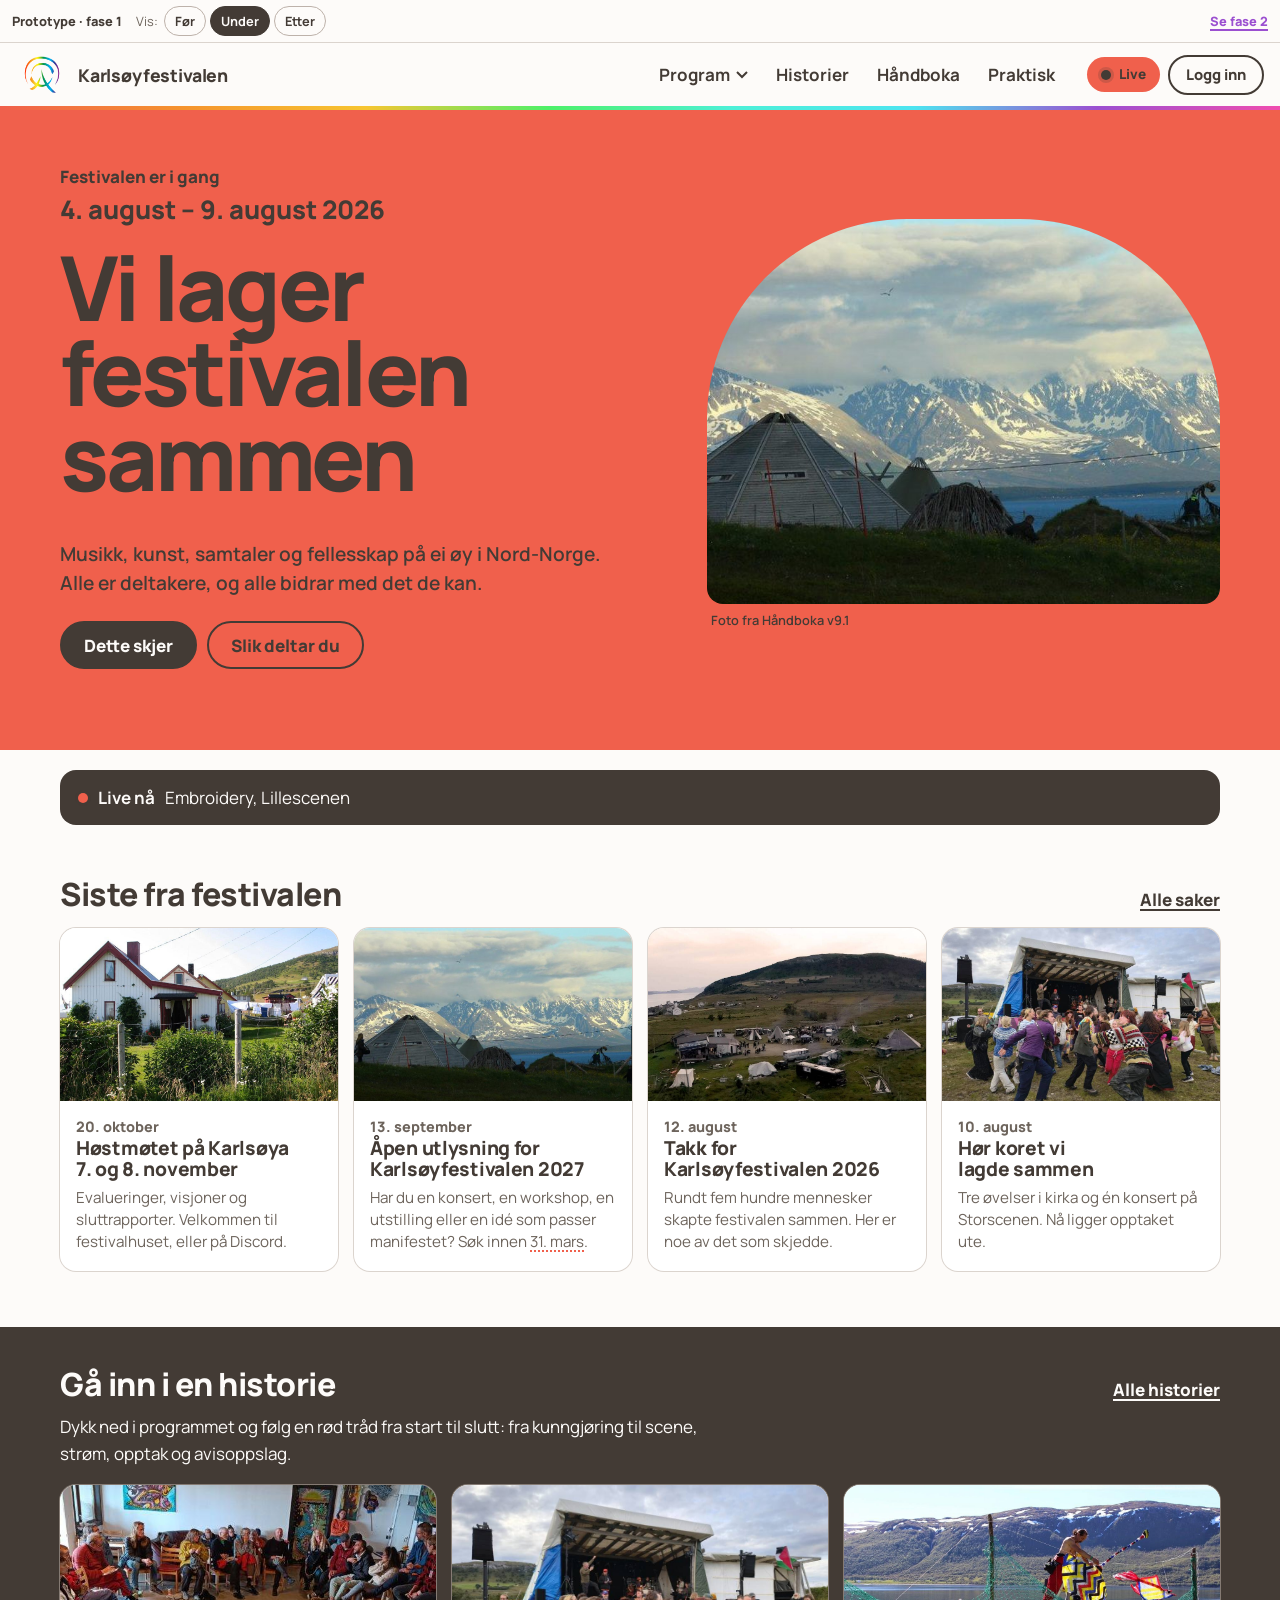
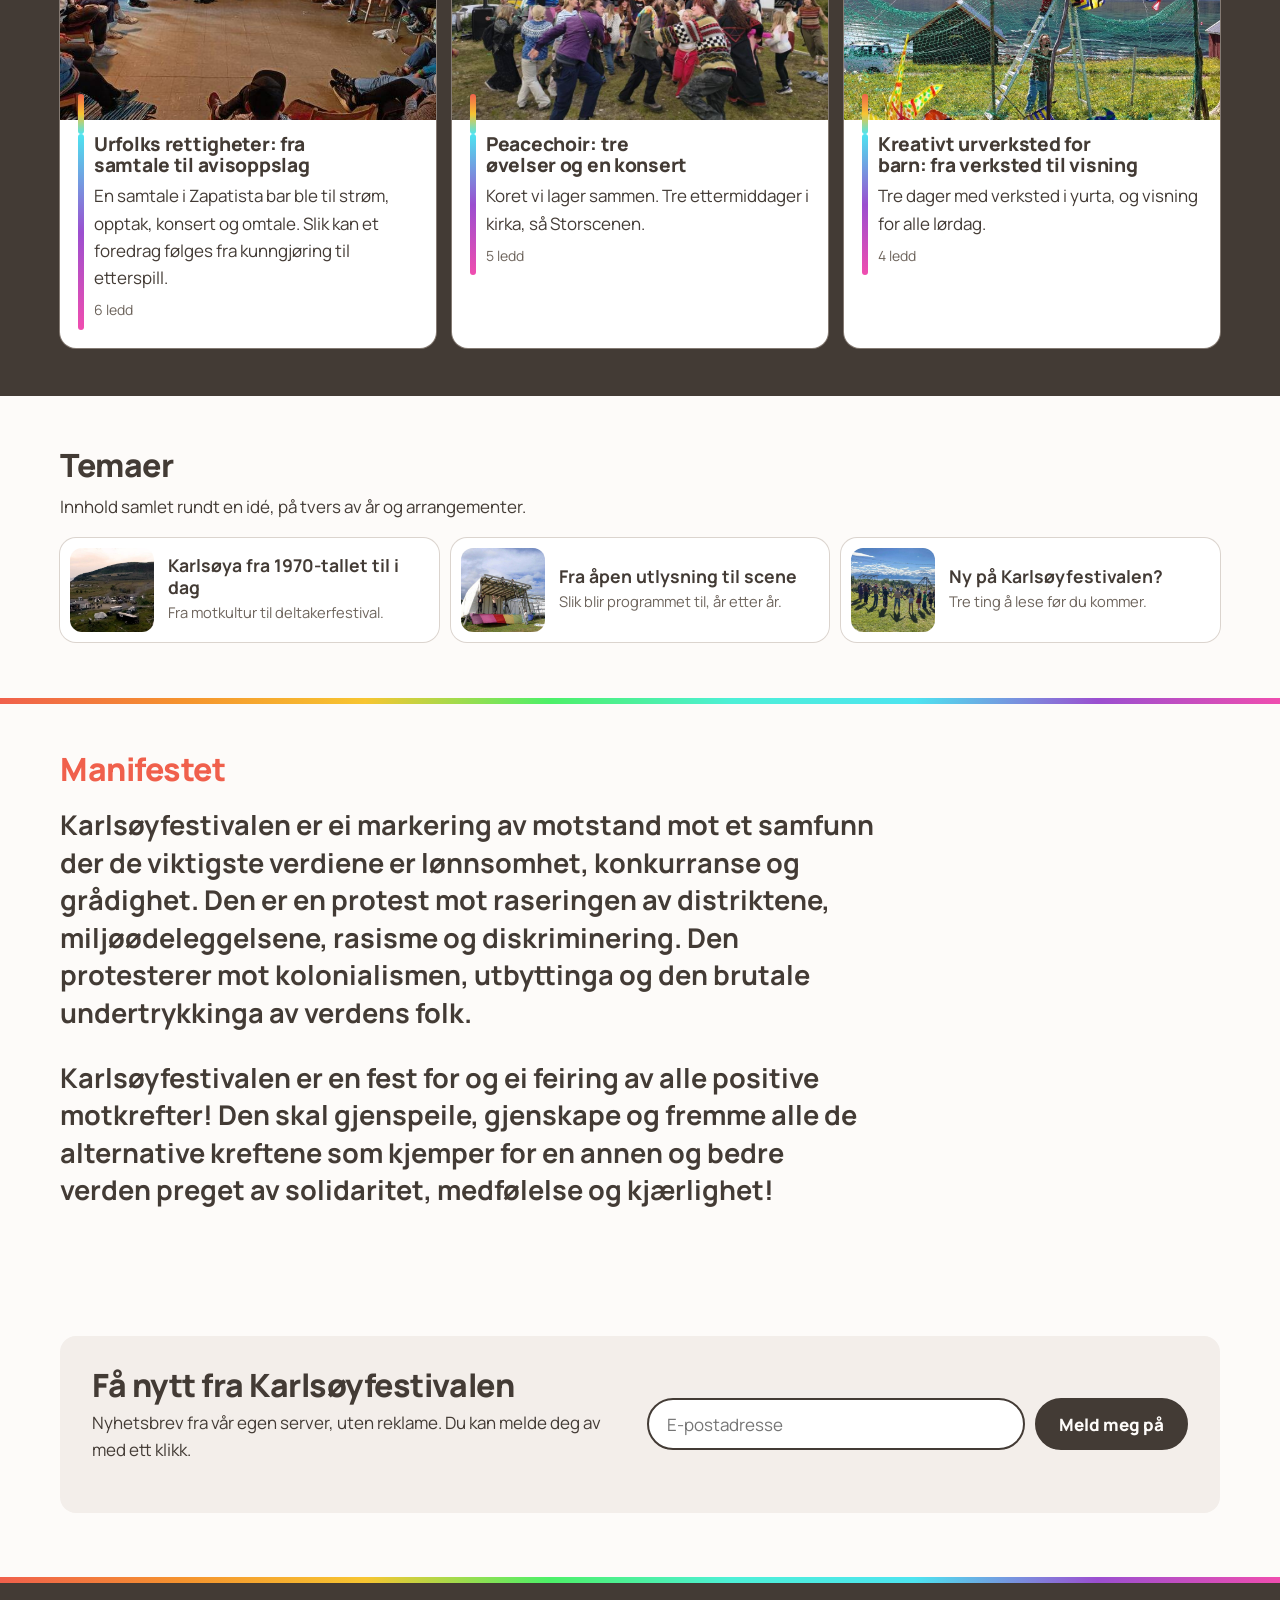
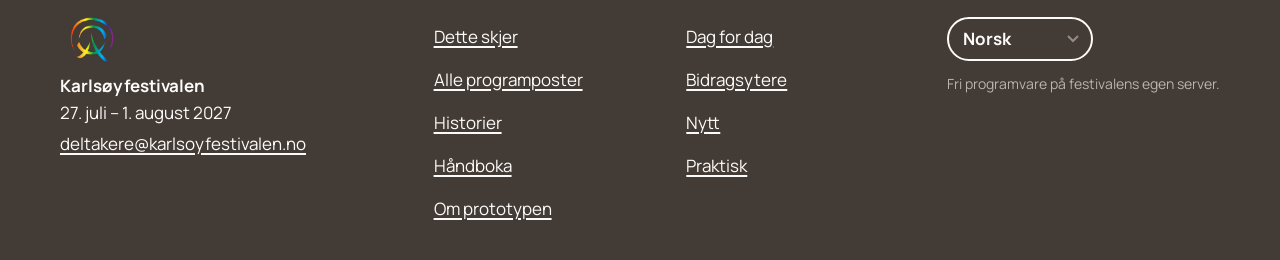
==== commit 284bebaa: "prototype version 3" ====
--- a/index.html
+++ b/index.html
@@ -3,19 +3,21 @@
 <head>
 <meta charset="utf-8">
 <meta name="viewport" content="width=device-width, initial-scale=1, viewport-fit=cover">
-<meta name="theme-color" content="#000033">
+<meta name="theme-color" content="#F0604C">
 <meta name="color-scheme" content="only light">
 <meta name="darkreader-lock">
 <meta name="robots" content="noindex">
-<title>Karlsøy 2.0 – prototype</title>
-<meta name="description" content="Statisk prototype av brukeropplevelsen i Karlsøy 2.0: nettside, program, håndbok, årshjul og dashbord.">
+<title>Karlsøyfestivalen – prototype, fase 1</title>
+<meta name="description" content="Klikkbar prototype for Karlsøyfestivalen (fase 1): nettside, program, historier, håndbok, Tavla og innsiden.">
 <link rel="icon" href="assets/logo.png">
 <link rel="stylesheet" href="css/style.css">
+<script>window.PHASE = 1;</script>
 </head>
 <body>
 <div id="app"></div>
 <noscript><p style="padding:24px">Prototypen trenger JavaScript.</p></noscript>
 <script src="js/data.js"></script>
+<script src="js/data-extra.js"></script>
 <script src="js/i18n.js"></script>
 <script src="js/app.js"></script>
 </body>
--- a/css/style.css
+++ b/css/style.css
@@ -1,408 +1,628 @@
-/* Karlsøy 2.0 – prototype. Mobil først.
-   Utsiden følger fargene i Hypa Poiesis-designet: marineblå tekst og kort, én bakgrunnsfarge per seksjon. */
+/* Karlsøyfestivalen – prototype, utkast 2. Mobil først.
+   Hovedpalett: rød, hvit, grå, gråbrun, mørk gråbrun. Regnbuefargene fra logoen brukes til grupper, kategorier og tråder. */
+/* Manrope (SIL Open Font License, se assets/fonts/OFL.txt), lagt på egen server – ingen kall til Google. */
+@font-face { font-family: "Manrope"; src: url("../assets/fonts/manrope-wght.woff") format("woff"); font-weight: 200 800; font-style: normal; font-display: swap; }
 :root {
-  --navy: #000033;
-  --gul: #ffffcc;
-  --gronn: #ccffcc;
-  --cyan: #ccffff;
-  --rosa: #ffcccc;
-  --paper: #f7f7fc;
-  --lilla: #e9e4ff;
-  --white: #fff;
-  --line: #00003322;
-  --muted: #3d3d66;
-  --live: #c43d55;
-  --rainbow: linear-gradient(90deg, #ffcccc, #ffe6b8, #ffffcc, #ccffcc, #ccffff, #ccd6ff, #e6ccff);
-  --font: "Hanken Grotesk", "Avenir Next", "Segoe UI", system-ui, -apple-system, Roboto, Helvetica, Arial, sans-serif;
-  --r: 14px;
+  --rod: #F0604C;
+  --hvit: #FDFBF9;
+  --gra: #BDB2AA;
+  --grabrun: #6D645C;
+  --mork: #433B35;
+  --rosa: #F04DAF; --cyan: #4DE4F0; --gronn: #4DF0A0; --turkis: #4DF0D7; --lime: #4DF068;
+  --oransje: #F5932E; --gul: #F7C531; --lilla: #9B4FD0;
+  --dempet: #9B6B65; --skifer: #705E5C; --havgra: #5C706D;
+  --flate: #F3EEEA;
+  --kort: #ffffff;
+  --strek: #BDB2AA88;
+  --rainbow: linear-gradient(90deg, #F0604C, #F5932E, #F7C531, #4DF068, #4DF0D7, #4DE4F0, #9B4FD0, #F04DAF);
+  --font: "Manrope", "Nunito Sans", "Avenir Next", "Segoe UI", system-ui, -apple-system, Roboto, Helvetica, Arial, sans-serif;
+  --r: 16px;
   --tabs-h: 64px;
 }
 *, *::before, *::after { box-sizing: border-box; }
-html { -webkit-text-size-adjust: 100%; scroll-padding-top: 80px; color-scheme: only light; }
-body { margin: 0; font: 400 17px/1.6 var(--font); color: var(--navy); background: var(--gul); }
-body[data-section="gronn"] { background: var(--gronn); }
-body[data-section="cyan"] { background: var(--cyan); }
-body[data-section="rosa"] { background: var(--rosa); }
-body[data-section="inn"] { background: var(--paper); }
+html { -webkit-text-size-adjust: 100%; scroll-padding-top: 90px; color-scheme: only light; }
+body { margin: 0; font: 400 17px/1.6 var(--font); color: var(--mork); background: var(--hvit); }
+body[data-inside="1"] { background: var(--flate); }
 img { max-width: 100%; display: block; }
-a { color: inherit; text-underline-offset: 3px; }
-h1, h2, h3 { line-height: 1.12; font-weight: 800; margin: 0; letter-spacing: -0.01em; text-wrap: balance; }
-h1 { font-size: clamp(2rem, 7vw, 3.4rem); margin-bottom: .5em; }
-h2 { font-size: clamp(1.35rem, 4.5vw, 2rem); margin: 1.6em 0 .6em; }
-h3 { font-size: 1.1rem; }
+a { color: inherit; text-underline-offset: 3px; text-decoration-thickness: 1.5px; }
+h1, h2, h3 { line-height: 1.1; font-weight: 800; margin: 0; letter-spacing: -0.015em; text-wrap: balance; }
+h1 { font-size: clamp(2.1rem, 8vw, 3.6rem); margin-bottom: .45em; }
+h2 { font-size: clamp(1.35rem, 4.6vw, 2rem); margin: 1.7em 0 .6em; }
+h3 { font-size: 1.12rem; }
 p { margin: 0 0 1em; }
 ul, ol { margin: 0; padding: 0; list-style: none; }
-button, select, input { font: inherit; color: inherit; }
+button, select, input, textarea { font: inherit; color: inherit; }
 button { cursor: pointer; }
-:focus-visible { outline: 3px solid var(--navy); outline-offset: 3px; border-radius: 6px; }
-.itop :focus-visible, .top :focus-visible, .foot :focus-visible, .card:focus-visible { outline-color: #fff; }
+:focus-visible { outline: 3px solid var(--rod); outline-offset: 3px; border-radius: 6px; }
 .sr { position: absolute; width: 1px; height: 1px; overflow: hidden; clip-path: inset(50%); white-space: nowrap; }
-.wrap { width: min(100% - 32px, 1120px); margin-inline: auto; }
-.narrow { width: min(100% - 32px, 720px); }
+.wrap { width: min(100% - 32px, 1160px); margin-inline: auto; }
+.narrow { width: min(100% - 32px, 740px); }
+.narrowtext { max-width: 38em; }
+.center { text-align: center; margin-top: 28px; }
 .lead { font-size: 1.2rem; line-height: 1.5; font-weight: 600; }
-.small { font-size: .875rem; color: var(--muted); }
-.note { font-size: .9rem; background: #ffffffaa; border-left: 4px solid var(--navy); padding: 10px 14px; border-radius: 0 8px 8px 0; margin: 16px auto; }
-.empty { background: #ffffffaa; border: 2px dashed var(--line); border-radius: var(--r); padding: 20px; }
-code { font-size: .9em; background: #00003312; padding: 1px 6px; border-radius: 4px; }
+.small { font-size: .875rem; color: var(--grabrun); }
+.note { font-size: .92rem; background: var(--kort); border-left: 5px solid var(--rod); padding: 10px 14px; border-radius: 0 10px 10px 0; margin: 16px auto; }
+.empty { background: var(--kort); border: 2px dashed var(--gra); border-radius: var(--r); padding: 20px; }
+code { font-size: .9em; background: #433B3512; padding: 1px 6px; border-radius: 4px; }
+.fact { text-decoration: underline dotted var(--rod) 2px; text-underline-offset: 4px; cursor: help; }
+.print-only { display: none; }
 
 /* Knapper og merker */
-.btn { display: inline-flex; align-items: center; justify-content: center; min-height: 46px; padding: 0 20px; border: 2px solid var(--navy); border-radius: 999px; background: transparent; font-weight: 700; text-decoration: none; }
-.btn-dark { background: var(--navy); color: #fff; }
-.btn-light { border-color: #fff; color: #fff; min-height: 40px; padding: 0 14px; white-space: nowrap; font-size: .92rem; }
+.btn { display: inline-flex; align-items: center; justify-content: center; gap: 6px; min-height: 48px; padding: 0 22px; border: 2px solid var(--mork); border-radius: 999px; background: transparent; font-weight: 800; text-decoration: none; }
+.btn-dark { background: var(--mork); color: var(--hvit); }
+.btn-small { min-height: 40px; padding: 0 16px; font-size: .92rem; }
 .actions { display: flex; flex-wrap: wrap; gap: 10px; margin-top: 1.4em; }
-.tag { display: inline-block; font-size: .72rem; font-weight: 800; letter-spacing: .06em; text-transform: uppercase; padding: 3px 9px; border-radius: 999px; border: 1.5px solid currentColor; margin-bottom: 8px; }
-.tag-dark { background: #fff; color: var(--navy); border-color: #fff; }
-.tag-live { background: var(--live); color: #fff; border-color: var(--live); margin: 0 8px 0 0; vertical-align: 2px; }
-.dot { display: inline-block; width: 11px; height: 11px; border-radius: 50%; margin-right: 6px; flex: none; border: 1.5px solid var(--navy); vertical-align: -1px; }
-.swatch { display: inline-block; width: 14px; height: 14px; border-radius: 4px; border: 1.5px solid var(--navy); flex: none; }
-.swatch.big { width: .7em; height: .7em; margin-right: .3em; border-width: 2px; }
+.tag { display: inline-block; font-size: .74rem; font-weight: 800; padding: 3px 10px; border-radius: 999px; background: var(--flate); margin-bottom: 8px; }
+.tag-live { background: var(--rod); color: var(--mork); margin: 0 8px 0 0; vertical-align: 2px; }
+.tag-ex { background: #9B4FD022; color: var(--mork); margin: 0; vertical-align: 1px; }
+.dot { display: inline-block; width: 11px; height: 11px; border-radius: 50%; margin-right: 7px; flex: none; vertical-align: -1px; }
+.swatch { display: inline-block; width: 14px; height: 14px; border-radius: 4px; flex: none; }
+.f2 { display: inline-block; font-size: .68rem; font-weight: 800; padding: 2px 8px; border-radius: 999px; background: var(--lilla); color: #fff; vertical-align: 3px; letter-spacing: .02em; }
+h1 .f2, h2 .f2 { font-size: .5em; vertical-align: .4em; }
 
 /* Prototype-stripe */
-.ribbon { display: block; text-align: center; font-size: .8rem; font-weight: 700; padding: 5px 12px 7px; background: #fff; color: var(--navy); text-decoration: none; border-bottom: 5px solid; border-image: var(--rainbow) 1; }
-
-/* ---------- Utsiden ---------- */
-.top { position: sticky; top: 0; z-index: 30; display: flex; align-items: center; gap: 12px; padding: 8px 16px; background: var(--navy); color: #fff; }
-.brand { display: flex; align-items: center; gap: 10px; font-weight: 800; font-size: 1.05rem; text-decoration: none; margin-right: auto; }
-.brand img { background: #fff; border-radius: 8px; padding: 2px; flex: none; }
+.protobar { display: flex; flex-wrap: wrap; align-items: center; gap: 6px 14px; padding: 6px 12px; background: var(--hvit); border-bottom: 1px solid var(--strek); font-size: .8rem; }
+.pb-label { font-weight: 800; text-decoration: none; }
+.pb-when { display: flex; align-items: center; gap: 4px; }
+.pb-when span { color: var(--grabrun); margin-right: 2px; }
+.pb-when button { border: 1.5px solid var(--gra); background: transparent; border-radius: 999px; padding: 2px 10px; font-weight: 700; min-height: 30px; }
+.pb-when button[aria-pressed="true"] { background: var(--mork); color: var(--hvit); border-color: var(--mork); }
+.pb-switch { margin-left: auto; font-weight: 800; color: var(--lilla); }
+
+/* ---------- Topp ---------- */
+.top { position: sticky; top: 0; z-index: 30; display: flex; align-items: center; gap: 12px; padding: 8px 16px; background: var(--hvit); border-bottom: 1px solid var(--strek); }
+.top::after { content: ""; position: absolute; left: 0; right: 0; bottom: -4px; height: 4px; background: var(--rainbow); }
+.brand { display: flex; align-items: center; gap: 10px; font-weight: 800; font-size: 1.1rem; text-decoration: none; margin-right: auto; letter-spacing: -0.01em; }
+.brand img { flex: none; }
 .brand span { white-space: nowrap; }
-@media (max-width: 420px) { .top { padding-inline: 12px; gap: 6px; } .top .brand { font-size: .95rem; gap: 8px; } .top .brand img { width: 38px; height: auto; } }
-@media (max-width: 350px) { .top .brand span { display: none; } }
-.topnav { display: none; gap: 22px; margin-right: 12px; }
-.topnav a { text-decoration: none; font-weight: 600; padding: 8px 0; border-bottom: 3px solid transparent; }
-.topnav a[aria-current] { border-color: #fff; }
+@media (max-width: 420px) { .top { padding-inline: 12px; gap: 6px; } .top .brand { font-size: 1rem; gap: 6px; } .top .brand img { width: 42px; height: auto; } }
+@media (max-width: 360px) { .top .brand span { display: none; } }
+.topnav { display: none; align-items: center; gap: 4px; margin-right: 8px; }
+.topnav > a, .dd-btn { text-decoration: none; font-weight: 700; padding: 10px 12px; border-radius: 999px; border: 0; background: none; display: inline-flex; align-items: center; gap: 6px; }
+.topnav > a[aria-current], .dd-btn[aria-current] { background: var(--flate); }
+.topnav > a:hover, .dd-btn:hover { background: var(--flate); }
+.dd-btn svg { fill: none; stroke: currentColor; stroke-width: 2; }
+.dd { position: relative; }
+.dd-menu { position: absolute; top: calc(100% + 8px); left: 0; min-width: 230px; background: var(--kort); border-radius: 14px; padding: 8px; box-shadow: 0 12px 40px #433B3533; display: grid; }
+.dd-menu a { padding: 10px 14px; border-radius: 10px; text-decoration: none; font-weight: 700; }
+.dd-menu a:hover { background: var(--flate); }
+.navlive { color: var(--mork); }
 .top-actions { display: flex; align-items: center; gap: 8px; }
-.livepill { display: none; background: var(--live); color: #fff; font-weight: 800; font-size: .8rem; padding: 6px 12px; border-radius: 999px; text-decoration: none; }
+.livepill { display: none; align-items: center; gap: 8px; background: var(--rod); color: var(--mork); font-weight: 800; font-size: .85rem; padding: 7px 14px; border-radius: 999px; text-decoration: none; }
+.livedot { display: inline-block; width: 10px; height: 10px; border-radius: 50%; background: var(--mork); box-shadow: 0 0 0 3px #433B3533; }
 .burger { width: 46px; height: 46px; border: 0; background: none; display: grid; place-content: center; gap: 5px; }
-.burger span { display: block; width: 24px; height: 2.5px; background: #fff; border-radius: 2px; }
-.sheetmenu { position: fixed; inset: 0; z-index: 40; background: var(--navy); color: #fff; padding: 76px 24px 24px; display: flex; flex-direction: column; overflow: auto; }
-.sheetmenu a { font-size: 1.9rem; font-weight: 800; text-decoration: none; padding: 10px 0; border-bottom: 1px solid #ffffff22; }
-.sheetmenu a.live { color: #ffb3bf; }
+.burger span { display: block; width: 24px; height: 2.5px; background: var(--mork); border-radius: 2px; }
+.sheetmenu { position: fixed; inset: 0; z-index: 40; background: var(--mork); color: var(--hvit); padding: 70px 24px 24px; display: flex; flex-direction: column; overflow: auto; }
+.sheetmenu a { font-size: 1.75rem; font-weight: 800; text-decoration: none; padding: 9px 0; border-bottom: 1px solid #FDFBF91f; display: flex; align-items: center; gap: 10px; }
+.sheetmenu a.sm-sub { font-size: 1.25rem; font-weight: 700; padding-left: 18px; border-left: 4px solid var(--rod); border-bottom: 0; }
+.sheetmenu .sm-head { margin: 10px 0 4px; font-size: 1.75rem; font-weight: 800; }
+.sheetmenu a.live { color: var(--rod); }
+.sheetmenu .livedot { background: var(--rod); }
 .sheetmenu-foot { margin-top: auto; padding-top: 24px; display: flex; gap: 12px; align-items: center; justify-content: space-between; }
-.sheetmenu .btn { border-color: #fff; }
-.lang select { min-height: 44px; padding: 0 34px 0 14px; border-radius: 999px; border: 2px solid currentColor; background: transparent url("data:image/svg+xml,%3Csvg xmlns='http://www.w3.org/2000/svg' viewBox='0 0 12 8'%3E%3Cpath d='M1 1l5 5 5-5' fill='none' stroke='%23888' stroke-width='2'/%3E%3C/svg%3E") no-repeat right 12px center / 12px; appearance: none; font-weight: 700; }
-.sheetmenu select option, .foot select option { color: var(--navy); }
-main { padding: 28px 0 56px; min-height: 60vh; }
-
-.hero { display: grid; gap: 24px; }
-.hero-date { font-weight: 600; margin-bottom: .6em; }
-.hero h1 { font-size: clamp(2.6rem, 11vw, 5.2rem); line-height: .98; letter-spacing: -0.03em; }
-.hero-img { margin: 0; border-radius: var(--r); overflow: hidden; background: var(--navy); color: #fff; }
-.hero-img img { width: 100%; aspect-ratio: 4/3; object-fit: cover; }
-.hero-img figcaption { padding: 10px 14px; font-size: .9rem; font-weight: 600; }
-.livebar { display: flex; align-items: center; gap: 10px; flex-wrap: wrap; margin: 28px auto 0; width: min(100% - 32px, 1120px); padding: 14px 16px; background: var(--navy); color: #fff; border-radius: var(--r); text-decoration: none; }
-.livedot { width: 12px; height: 12px; border-radius: 50%; background: #ff9aa9; box-shadow: 0 0 0 4px #ff9aa944; }
-.block { margin-top: 44px; }
+.sheetmenu .btn { border-color: var(--hvit); }
+.lang select { min-height: 44px; padding: 0 34px 0 14px; border-radius: 999px; border: 2px solid currentColor; background: transparent url("data:image/svg+xml,%3Csvg xmlns='http://www.w3.org/2000/svg' viewBox='0 0 12 8'%3E%3Cpath d='M1 1l5 5 5-5' fill='none' stroke='%23988' stroke-width='2'/%3E%3C/svg%3E") no-repeat right 12px center / 12px; appearance: none; font-weight: 700; }
+.lang select option { color: var(--mork); }
+main { padding: 0 0 64px; min-height: 60vh; }
+main > .wrap:first-child, main > article:first-child, main > div.wrap { padding-top: 28px; }
+
+/* ---------- Forside ---------- */
+.hero { background: var(--rod); padding: 36px 0 40px; }
+.hero-grid { display: grid; gap: 26px; }
+.hero-kick { font-weight: 800; margin: 0; }
+.hero-date { font-size: clamp(1.2rem, 4.5vw, 1.6rem); font-weight: 800; margin: 0 0 .5em; }
+.hero h1 { font-size: clamp(2.8rem, 12vw, 5.6rem); line-height: .95; letter-spacing: -0.035em; }
+.hero .lead { max-width: 30em; }
+.hero .btn { border-color: var(--mork); }
+.hero-img { margin: 0; position: relative; }
+.hero-img img { width: 100%; aspect-ratio: 4/3; object-fit: cover; border-radius: 200px 200px var(--r) var(--r); }
+.hero-img figcaption { font-size: .8rem; font-weight: 600; padding: 6px 4px 0; }
+.livebar { display: flex; align-items: center; gap: 10px; flex-wrap: wrap; margin-top: 20px; padding: 14px 18px; background: var(--mork); color: var(--hvit); border-radius: var(--r); text-decoration: none; }
+.livebar .livedot { background: var(--rod); }
+.block { margin-top: 52px; }
 .block-head { display: flex; align-items: baseline; justify-content: space-between; gap: 12px; margin-bottom: 14px; }
 .block-head h2 { margin: 0; }
-.block-head a { font-weight: 700; white-space: nowrap; }
-.grid { display: grid; gap: 14px; }
-.card { display: block; background: var(--navy); color: #fff; border-radius: var(--r); text-decoration: none; overflow: hidden; }
-.card h3 { font-size: 1.25rem; margin-bottom: 6px; }
-.card p { margin: 0; opacity: .85; }
-.card .small { color: #fff; opacity: .7; }
-.card.dia { padding: 18px; min-height: 140px; display: flex; flex-direction: column; align-items: flex-start; }
-.card.dia p { margin-top: auto; }
+.block-head a { font-weight: 800; white-space: nowrap; }
+.blocklead { margin: -4px 0 18px; max-width: 40em; }
+.grid { display: grid; gap: 16px; }
+.card { display: block; background: var(--kort); color: var(--mork); border-radius: var(--r); text-decoration: none; overflow: hidden; box-shadow: 0 0 0 1px var(--strek); }
+.card:hover h3 { text-decoration: underline; }
+.card h3 { font-size: 1.2rem; margin-bottom: 6px; }
+.card p { margin: 0; }
+.card-img { position: relative; }
 .card-img img { width: 100%; aspect-ratio: 16/10; object-fit: cover; }
 .card-body { padding: 14px 16px 18px; }
-.manifest { margin-top: 56px; background: var(--navy); color: #fff; padding: 44px 0; }
-.manifest h2 { margin-top: 0; }
-.manifest p { font-size: clamp(1.15rem, 4.4vw, 1.7rem); line-height: 1.4; font-weight: 600; max-width: 30em; }
-.news { display: grid; gap: 14px; }
+.card .kicker { color: var(--grabrun); }
+.card.post p:last-child { margin-top: 6px; color: var(--grabrun); font-size: .95rem; line-height: 1.45; }
+.threadband { margin-top: 56px; background: var(--mork); color: var(--hvit); padding: 40px 0 48px; }
+.threadband .block-head a { color: var(--hvit); }
+.story-card .card-body p { margin-bottom: 8px; }
+.thread-line { position: absolute; left: 18px; bottom: -14px; width: 6px; height: 40px; border-radius: 3px; background: linear-gradient(var(--rod), var(--gul), var(--cyan)); }
+.story-card .card-body { padding-left: 34px; position: relative; }
+.story-card .card-body::before { content: ""; position: absolute; left: 18px; top: 14px; bottom: 18px; width: 6px; border-radius: 3px; background: linear-gradient(var(--cyan), var(--lilla), var(--rosa)); }
+.themes { display: grid; gap: 12px; }
+.theme { display: grid; grid-template-columns: 84px 1fr; gap: 14px; align-items: center; text-decoration: none; background: var(--kort); border-radius: var(--r); padding: 10px; box-shadow: 0 0 0 1px var(--strek); }
+.theme-img img { width: 84px; height: 84px; object-fit: cover; border-radius: 12px; }
+.theme strong { display: block; font-size: 1.1rem; line-height: 1.25; }
+.theme span span { font-size: .92rem; color: var(--grabrun); }
+.manifest { margin-top: 56px; padding: 48px 0; background: var(--hvit); border-top: 6px solid; border-image: var(--rainbow) 1; }
+.manifest h2 { margin-top: 0; color: var(--rod); }
+.manifest p { font-size: clamp(1.15rem, 4.4vw, 1.7rem); line-height: 1.38; font-weight: 700; max-width: 30em; }
+.news { display: grid; gap: 14px; background: var(--flate); border-radius: var(--r); padding: 24px; }
 .news h2 { margin: 0 0 6px; }
 .news form { display: grid; gap: 10px; }
-.news input { width: 100%; min-height: 50px; padding: 0 16px; border: 2px solid var(--navy); border-radius: 999px; background: #fff; }
-.news .ok { font-weight: 700; }
-
-.foot { background: var(--navy); color: #fff; padding: 32px 0 calc(32px + env(safe-area-inset-bottom)); }
+.news input { width: 100%; min-height: 52px; padding: 0 18px; border: 2px solid var(--mork); border-radius: 999px; background: #fff; }
+.ok { font-weight: 800; background: var(--gronn); padding: 10px 14px; border-radius: 12px; }
+.membercta { display: grid; gap: 14px; align-items: center; background: #9B4FD014; border-radius: var(--r); padding: 24px; }
+.membercta h2 { margin: 0 0 6px; }
+
+.foot { position: relative; background: var(--mork); color: var(--hvit); padding: 40px 0 calc(32px + env(safe-area-inset-bottom)); }
+.foot::before { content: ""; position: absolute; left: 0; right: 0; top: 0; height: 6px; background: var(--rainbow); }
 .foot-grid { display: grid; gap: 24px; }
-.foot nav { display: grid; grid-template-columns: 1fr 1fr; gap: 6px 16px; }
+.foot img { margin-bottom: 10px; }
+.foot nav { display: grid; grid-template-columns: 1fr 1fr; gap: 4px 16px; }
 .foot nav a { padding: 6px 0; }
 .foot p { margin: 4px 0; }
-.foot .small { color: #fff; opacity: .6; margin-top: 12px; }
-
-/* Program */
-.sticky { position: sticky; top: 62px; z-index: 20; background: inherit; padding: 8px 0 6px; background-color: var(--rosa); border-bottom: 2px solid var(--navy); }
-body[data-section="inn"] .sticky { background-color: var(--paper); }
+.foot .small { color: var(--gra); margin-top: 12px; }
+
+/* ---------- Program ---------- */
+.subtabs { display: flex; gap: 6px; overflow-x: auto; margin: -8px -16px 18px; padding: 0 16px 4px; scrollbar-width: none; }
+.subtabs::-webkit-scrollbar { display: none; }
+.subtabs a { flex: none; text-decoration: none; font-weight: 700; padding: 8px 14px; border-radius: 999px; border: 2px solid var(--gra); white-space: nowrap; }
+.subtabs a[aria-current] { background: var(--mork); border-color: var(--mork); color: var(--hvit); }
+.sticky { position: sticky; top: 60px; z-index: 20; padding: 10px 0 4px; background: var(--hvit); border-bottom: 1px solid var(--strek); }
+body[data-inside="1"] .sticky { background: var(--flate); }
 .daytabs { display: grid; grid-template-columns: repeat(6, 1fr); gap: 6px; }
-.daytabs button { min-height: 56px; border: 2px solid var(--navy); border-radius: 12px; background: transparent; display: grid; place-content: center; line-height: 1.1; padding: 4px 0; }
-.daytabs button span { font-size: .78rem; font-weight: 600; text-transform: lowercase; }
-.daytabs button strong { font-size: 1.3rem; }
-.daytabs button[aria-selected="true"] { background: var(--navy); color: #fff; }
-.chips { display: flex; gap: 8px; overflow-x: auto; padding: 10px 16px 6px; margin-inline: -16px; scrollbar-width: none; }
+.daytabs button { min-height: 58px; border: 2px solid var(--gra); border-radius: 14px; background: var(--kort); display: grid; place-content: center; line-height: 1.1; padding: 4px 0; }
+.daytabs button span { font-size: .78rem; font-weight: 700; text-transform: lowercase; color: var(--grabrun); }
+.daytabs button strong { font-size: 1.35rem; }
+.daytabs button[aria-selected="true"] { background: var(--rod); border-color: var(--rod); }
+.daytabs button[aria-selected="true"] span { color: var(--mork); }
+.chips { display: flex; gap: 8px; overflow-x: auto; padding: 10px 16px 8px; margin-inline: -16px; scrollbar-width: none; }
 .chips::-webkit-scrollbar { display: none; }
-.chips button { flex: none; display: inline-flex; align-items: center; min-height: 40px; padding: 0 14px; border: 2px solid var(--navy); border-radius: 999px; background: #ffffff88; font-weight: 600; font-size: .92rem; white-space: nowrap; }
-.chips button[aria-pressed="true"] { background: var(--navy); color: #fff; }
-.daytitle { font-size: 1.25rem; margin: 22px 0 8px; }
-.daytitle::first-letter, .wheellist h2::first-letter { text-transform: uppercase; }
-.plist { border-top: 2px solid var(--navy); }
-.pi { display: grid; grid-template-columns: 62px 1fr 48px; gap: 10px; align-items: start; padding: 14px 0; border-bottom: 1px solid var(--line); }
+.chips button { flex: none; display: inline-flex; align-items: center; min-height: 42px; padding: 0 15px; border: 2px solid var(--gra); border-radius: 999px; background: var(--kort); font-weight: 700; font-size: .92rem; white-space: nowrap; }
+.chips button[aria-pressed="true"] { background: var(--mork); border-color: var(--mork); color: var(--hvit); }
+.daytitle { font-size: 1.3rem; margin: 22px 0 8px; }
+.daytitle::first-letter, .wheellist h2::first-letter, .when strong::first-letter, .step-when::first-letter { text-transform: uppercase; }
+.plist { border-top: 2px solid var(--mork); }
+.pi { display: grid; grid-template-columns: 64px 1fr 48px; gap: 10px; align-items: start; padding: 14px 0 14px 12px; border-bottom: 1px solid var(--strek); position: relative; }
+.pi::before { content: ""; position: absolute; left: 0; top: 16px; bottom: 16px; width: 4px; border-radius: 2px; background: var(--c, var(--gra)); }
 .pi-time { font-weight: 800; font-size: 1.1rem; line-height: 1.2; font-variant-numeric: tabular-nums; }
-.pi-time span { display: block; font-weight: 500; font-size: .85rem; color: var(--muted); }
-.pi-time .allday { font-size: .8rem; font-weight: 700; color: var(--navy); }
+.pi-time span { display: block; font-weight: 500; font-size: .85rem; color: var(--grabrun); }
+.pi-time .allday { font-size: .8rem; font-weight: 700; color: var(--mork); }
 .pi-main h3 { font-size: 1.08rem; line-height: 1.25; margin-bottom: 3px; }
+.pi-main h3 a { text-decoration: none; }
+.pi-main h3 a:hover { text-decoration: underline; }
 .pi-main p { margin: 0; font-size: .92rem; }
-.pi-cat { color: var(--muted); }
-.pi-cat a { margin-left: 8px; font-weight: 700; color: var(--navy); }
+.pi-cat { color: var(--grabrun); }
+.pi-cat a { font-weight: 700; color: var(--mork); }
+.pi-more { display: inline-block; margin-top: 6px !important; font-size: .76rem !important; font-weight: 800; background: var(--cyan); border-radius: 999px; padding: 1px 10px; }
 .star { width: 48px; height: 48px; border: 0; background: none; display: grid; place-content: center; border-radius: 50%; }
-.star svg { fill: none; stroke: var(--navy); stroke-width: 1.8; stroke-linejoin: round; }
-.star[aria-pressed="true"] svg { fill: var(--navy); }
+.star svg { fill: none; stroke: var(--mork); stroke-width: 1.8; stroke-linejoin: round; }
+.star[aria-pressed="true"] svg { fill: var(--gul); }
 .daily { margin-top: 24px; }
 .daily summary, .faq summary { cursor: pointer; font-weight: 800; padding: 14px 0; min-height: 48px; }
-
-/* Verk, dialoger, bidragsytere */
-.crumb { font-weight: 700; margin-bottom: 10px; }
+.clock { margin: 0 0 10px; }
+.nowbox { background: var(--rod); border-radius: var(--r); padding: 4px 16px 6px; }
+.nowbox h2 { margin: 14px 0 8px; }
+.nowbox .plist { border-top-color: var(--mork); }
+.nowbox .pi { border-bottom-color: #433B3530; }
+.nowbox .pi::before { background: var(--mork); }
+.nowbox .tag-live { background: var(--mork); color: var(--hvit); font-size: .72rem; }
+.countdown { background: var(--rod); border-radius: var(--r); padding: 20px; display: grid; gap: 4px; }
+.countdown strong { font-size: 1.6rem; line-height: 1.2; }
+.filters { display: grid; gap: 10px; }
+.field { display: grid; gap: 4px; font-weight: 700; font-size: .92rem; }
+.field input, .field select { width: 100%; min-height: 50px; padding: 0 14px; border: 2px solid var(--gra); border-radius: 12px; background: #fff; font-weight: 500; font-size: 16px; }
+.field input:focus, .field select:focus { border-color: var(--mork); }
+
+/* Programpost, historier, innhold */
+.crumb { font-weight: 800; margin-bottom: 10px; }
 .crumb a::before { content: "‹ "; }
+.kicker { font-size: .9rem; font-weight: 800; margin: 0 0 6px; color: var(--grabrun); }
+.when { display: grid; grid-template-columns: 1fr 1fr auto; gap: 12px; align-items: start; background: var(--kort); border-radius: var(--r); padding: 14px; margin: 4px 0 16px; border-top: 6px solid var(--c, var(--rod)); }
+.when strong { display: block; line-height: 1.25; }
+.when span { font-size: .88rem; color: var(--grabrun); }
+.personbox { display: flex; gap: 14px; align-items: flex-start; background: var(--kort); border-radius: var(--r); padding: 12px; margin: 0 0 16px; text-decoration: none; box-shadow: 0 0 0 1px var(--strek); }
+.personbox > span { display: grid; gap: 2px; }
+.personbox span span { font-size: .92rem; color: var(--grabrun); line-height: 1.45; }
+.portrait { display: block; width: 100%; height: auto; aspect-ratio: 1; border-radius: 14px; }
+.portrait text { font: 800 64px var(--font); fill: var(--mork); }
+.portrait.sm { width: 64px; flex: none; border-radius: 12px; }
+.portrait.lg { width: 140px; flex: none; border-radius: 18px; }
+.story { background: var(--kort); border-radius: var(--r); padding: 18px; margin-top: 20px; box-shadow: 0 0 0 1px var(--strek); }
+.story h2 { margin: 0 0 8px; font-size: 1.3rem; }
+.steps { position: relative; margin: 18px 0 6px 6px; }
+.steps::before { content: ""; position: absolute; left: 0; top: 6px; bottom: 6px; width: 5px; border-radius: 3px; background: linear-gradient(var(--rod), var(--oransje), var(--gul), var(--gronn), var(--cyan), var(--lilla)); }
+.steps li { position: relative; padding: 0 0 22px 26px; }
+.steps li:last-child { padding-bottom: 4px; }
+.steps li::before { content: ""; position: absolute; left: -5px; top: 3px; width: 15px; height: 15px; border-radius: 50%; background: var(--kort); border: 3px solid var(--c, var(--mork)); }
+.steps li.has-item::before { border-radius: 4px; background: var(--mork); border-color: var(--mork); }
+.steps li.cur::before { background: var(--rod); border-color: var(--mork); box-shadow: 0 0 0 4px #F0604C55; }
+.steps li.cur h3 { text-decoration: underline; text-decoration-thickness: 3px; text-decoration-color: var(--rod); }
+.step-when { font-size: .85rem; font-weight: 800; color: var(--grabrun); margin: 0; }
+.steps h3 { font-size: 1.1rem; margin: 2px 0 4px; }
+.step-note { font-size: .92rem; margin: 0; }
+.step-note .tag { margin-bottom: 0; font-size: .68rem; }
+.more { display: inline-block; margin-top: 12px; font-weight: 800; }
+.more::after { content: " ›"; }
 .work-img, .player { margin: 0 0 20px; border-radius: var(--r); overflow: hidden; }
 .work-img img, .player img { width: 100%; aspect-ratio: 16/10; object-fit: cover; }
-.player { position: relative; background: var(--navy); color: #fff; }
+.work-img figcaption { font-size: .8rem; color: var(--grabrun); padding: 6px 2px 0; }
+.player { position: relative; background: var(--mork); color: var(--hvit); }
 .player img { opacity: .55; }
 .player.lyd img { aspect-ratio: 16/6; }
-.player .play { position: absolute; left: 50%; top: 42%; width: 72px; height: 72px; margin: -36px; border-radius: 50%; background: #fff; }
-.player .play::after { content: ""; position: absolute; left: 28px; top: 20px; border: 16px solid transparent; border-left: 24px solid var(--navy); border-right: 0; }
+.player .play { position: absolute; left: 50%; top: 42%; width: 74px; height: 74px; margin: -37px; border-radius: 50%; background: var(--rod); }
+.player .play::after { content: ""; position: absolute; left: 29px; top: 21px; border: 16px solid transparent; border-left: 24px solid var(--mork); border-right: 0; }
 .player p { margin: 0; padding: 10px 14px; font-size: .88rem; }
+.small-play { position: absolute; left: 12px; bottom: 12px; width: 42px; height: 42px; border-radius: 50%; background: var(--rod); }
+.small-play::after { content: ""; position: absolute; left: 16px; top: 12px; border: 9px solid transparent; border-left: 13px solid var(--mork); border-right: 0; }
 .gallery { display: grid; grid-template-columns: 1fr 1fr; gap: 8px; margin-bottom: 20px; }
 .gallery figure { margin: 0; }
 .gallery img { width: 100%; aspect-ratio: 1; object-fit: cover; border-radius: 10px; }
-.gallery figcaption { font-size: .78rem; color: var(--muted); padding: 4px 2px; }
-.meta { display: grid; gap: 0; margin: 24px 0; border-top: 2px solid var(--navy); }
-.meta div { display: flex; justify-content: space-between; gap: 16px; padding: 10px 0; border-bottom: 1px solid var(--line); }
-.meta dt { font-weight: 700; }
+.gallery figcaption { font-size: .76rem; color: var(--grabrun); padding: 4px 2px; }
+.meta { margin: 24px 0; border-top: 2px solid var(--mork); }
+.meta div { display: flex; justify-content: space-between; gap: 16px; padding: 10px 0; border-bottom: 1px solid var(--strek); }
+.meta dt { font-weight: 800; }
 .meta dd { margin: 0; text-align: right; }
-.line { border-left: 3px solid var(--navy); margin: 20px 0 0 8px; }
-.line li { position: relative; padding: 0 0 22px 22px; }
-.line li::before { content: ""; position: absolute; left: -9.5px; top: 5px; width: 13px; height: 13px; border-radius: 50%; background: var(--cyan); border: 3px solid var(--navy); }
-.line strong { font-size: 1.15rem; }
-.line p { margin: 2px 0 4px; }
-.line a { font-weight: 700; }
-.venues li, .rides li { background: #ffffffaa; border-radius: var(--r); padding: 14px 16px; margin-bottom: 10px; }
+.venues li, .rides li { background: var(--kort); border-radius: var(--r); padding: 14px 16px; box-shadow: 0 0 0 1px var(--strek); }
 .venues p, .rides p { margin: 4px 0 0; }
-.people li a { display: grid; grid-template-columns: 16px 1fr; align-items: center; gap: 2px 8px; padding: 14px 0; border-bottom: 1px solid var(--line); text-decoration: none; min-height: 56px; }
-.people li a span:last-child { grid-column: 2; font-size: .88rem; color: var(--muted); }
-.people strong { font-size: 1.1rem; }
-
-/* Håndbok og praktisk */
-.rhythm li, .dl li { display: grid; grid-template-columns: 96px 1fr; gap: 12px; padding: 10px 0; border-bottom: 1px solid var(--line); }
-.dl time { font-weight: 700; }
+.embed { border-left: 6px solid var(--cyan); }
+.embed-card { max-width: 420px; margin: 24px 0; }
+
+/* Bidragsytere */
+.pgrid { display: grid; grid-template-columns: repeat(2, 1fr); gap: 14px; }
+.pcard { display: grid; gap: 8px; text-decoration: none; }
+.pcard-body strong { display: block; font-size: 1.05rem; line-height: 1.25; }
+.pcard-body span { font-size: .85rem; color: var(--grabrun); }
+.pcard:hover strong { text-decoration: underline; }
+.phead { display: grid; gap: 16px; margin-bottom: 10px; }
+@media (min-width: 640px) { .phead { grid-template-columns: auto 1fr; align-items: end; } }
+.phead h1 { margin-bottom: .2em; font-size: clamp(1.9rem, 7vw, 3rem); }
+.phead .lead { margin: 0; font-size: 1.05rem; }
+.links { display: flex; flex-wrap: wrap; gap: 8px; }
+.chiplink { font-weight: 800; border: 2px solid var(--mork); border-radius: 999px; padding: 6px 14px; text-decoration: none; }
+
+/* ---------- Håndboka ---------- */
+.hb-hero { background: var(--mork); color: var(--hvit); padding: 40px 0 44px; position: relative; }
+.hb-hero::after { content: ""; position: absolute; left: 0; right: 0; bottom: 0; height: 6px; background: var(--rainbow); }
+.hb-hero .kicker { color: var(--gra); }
+.hb-hero .btn { border-color: var(--hvit); }
+.hb-hero .btn-dark { background: var(--rod); border-color: var(--rod); color: var(--mork); }
+.chapters { display: grid; gap: 14px; margin-top: 24px; }
+.chapter { display: grid; grid-template-columns: 110px 1fr; gap: 14px; align-items: stretch; text-decoration: none; background: var(--kort); border-radius: var(--r); overflow: hidden; box-shadow: 0 0 0 1px var(--strek); }
+.ch-img img { width: 100%; height: 100%; min-height: 120px; object-fit: cover; }
+.ch-body { padding: 14px 14px 14px 0; display: grid; gap: 4px; align-content: center; }
+.ch-body strong { font-size: 1.2rem; line-height: 1.2; }
+.ch-body span { font-size: .93rem; color: var(--grabrun); line-height: 1.45; }
+.chapter:hover strong { text-decoration: underline; }
+.core { background: var(--rod); border-radius: var(--r); padding: 16px 18px; margin: 0 0 20px; font-size: 1.15rem; font-weight: 700; line-height: 1.45; }
+.core p { margin: 0; }
+.core .core-label { font-size: .85rem; font-weight: 800; margin-bottom: 6px; }
+blockquote { margin: 28px 0; padding: 0 0 0 20px; border-left: 6px solid var(--gul); }
+blockquote p { font-size: 1.4rem; font-weight: 800; line-height: 1.3; margin-bottom: 6px; }
+blockquote cite { font-style: normal; color: var(--grabrun); font-size: .9rem; }
+.edit-note { font-size: .88rem; color: var(--grabrun); border-top: 1px solid var(--strek); padding-top: 14px; margin-top: 28px; }
+.nextch { display: grid; gap: 2px; background: var(--mork); color: var(--hvit); border-radius: var(--r); padding: 16px 18px; text-decoration: none; margin-top: 20px; }
+.nextch span { font-size: .85rem; color: var(--gra); font-weight: 700; }
+.nextch strong { font-size: 1.25rem; }
+.nextch strong::after { content: " ›"; }
+.rhythm li, .dl li { display: grid; grid-template-columns: 96px 1fr; gap: 12px; padding: 10px 0; border-bottom: 1px solid var(--strek); }
+.rhythm { margin-bottom: 20px; border-top: 2px solid var(--mork); }
+.rhythm strong { font-variant-numeric: tabular-nums; }
+.dl time { font-weight: 800; }
 .principles { counter-reset: p; }
-.principles li { counter-increment: p; position: relative; padding: 0 0 14px 44px; }
-.principles li::before { content: counter(p); position: absolute; left: 0; top: 0; width: 32px; height: 32px; border-radius: 50%; background: var(--navy); color: #fff; display: grid; place-content: center; font-weight: 800; }
+.principles li { counter-increment: p; position: relative; padding: 0 0 16px 46px; }
+.principles li::before { content: counter(p); position: absolute; left: 0; top: 0; width: 34px; height: 34px; border-radius: 50%; background: var(--rod); display: grid; place-content: center; font-weight: 800; }
 .principles p { margin: 2px 0 0; }
-.grouplist li a { display: flex; gap: 12px; align-items: flex-start; padding: 14px 0; border-bottom: 1px solid var(--line); text-decoration: none; }
-.grouplist .swatch { margin-top: 6px; width: 18px; height: 18px; }
+.gicon { display: inline-grid; place-content: center; width: 38px; height: 38px; border-radius: 12px; background: var(--g); flex: none; }
+.gicon svg { fill: none; stroke: var(--mork); stroke-width: 1.9; stroke-linejoin: round; stroke-linecap: round; }
+.gtitle { display: flex; align-items: center; gap: 12px; }
+h1.gtitle .gicon { width: 54px; height: 54px; border-radius: 16px; }
+.grouplist li a { display: flex; gap: 14px; align-items: flex-start; padding: 14px 0; border-bottom: 1px solid var(--strek); text-decoration: none; }
 .grouplist strong { display: block; font-size: 1.1rem; }
-.grouplist span span { font-size: .92rem; color: var(--muted); }
-.ticks li { position: relative; padding: 8px 0 8px 30px; border-bottom: 1px solid var(--line); }
-.ticks li::before { content: ""; position: absolute; left: 4px; top: 15px; width: 12px; height: 7px; border-left: 3px solid var(--navy); border-bottom: 3px solid var(--navy); transform: rotate(-45deg); }
+.grouplist span span { font-size: .92rem; color: var(--grabrun); }
+.ticks li { position: relative; padding: 9px 0 9px 30px; border-bottom: 1px solid var(--strek); }
+.ticks li::before { content: ""; position: absolute; left: 4px; top: 16px; width: 12px; height: 7px; border-left: 3px solid var(--rod); border-bottom: 3px solid var(--rod); transform: rotate(-45deg); }
+.gives { background: var(--kort); border-radius: var(--r); padding: 4px 18px 16px; margin-top: 24px; box-shadow: 0 0 0 1px var(--strek); }
+.gives h2 { font-size: 1.15rem; margin: 14px 0 8px; }
+.givelist { display: flex; flex-wrap: wrap; gap: 8px; }
+.givelist li { background: var(--flate); border-radius: 999px; padding: 4px 12px; font-size: .9rem; font-weight: 700; }
 .factgrid { display: grid; grid-template-columns: 1fr 1fr; gap: 10px; }
-.factgrid li { background: var(--navy); color: #fff; border-radius: var(--r); padding: 14px; font-size: .9rem; }
-.factgrid strong { display: block; font-size: 1.35rem; line-height: 1.15; margin-bottom: 4px; }
-.faq details { border-bottom: 1px solid var(--line); }
-.faq details:first-child { border-top: 2px solid var(--navy); }
+.factgrid li { background: var(--kort); border-radius: var(--r); padding: 14px; font-size: .9rem; box-shadow: 0 0 0 1px var(--strek); border-top: 6px solid var(--rod); }
+.factgrid li:nth-child(2) { border-top-color: var(--gul); } .factgrid li:nth-child(3) { border-top-color: var(--gronn); } .factgrid li:nth-child(4) { border-top-color: var(--cyan); }
+.factgrid strong { display: block; font-size: 1.3rem; line-height: 1.2; margin-bottom: 4px; }
+.checkin { margin: 24px 0; }
+.iframe-ph { display: grid; gap: 4px; background: repeating-linear-gradient(-45deg, var(--flate), var(--flate) 10px, #fff 10px, #fff 20px); border: 2px dashed var(--gra); border-radius: var(--r); padding: 28px 20px; text-align: center; }
+.iframe-ph strong { font-size: 1.3rem; }
+.faq details { border-bottom: 1px solid var(--strek); }
+.faq details:first-child { border-top: 2px solid var(--mork); }
 .about table { width: 100%; border-collapse: collapse; margin-bottom: 1em; }
-.about th, .about td { text-align: left; vertical-align: top; padding: 10px 10px 10px 0; border-bottom: 1px solid var(--line); font-size: .95rem; }
-.about th { width: 34%; }
+.about th, .about td { text-align: left; vertical-align: top; padding: 10px 10px 10px 0; border-bottom: 1px solid var(--strek); font-size: .95rem; }
 
 /* ---------- Innsiden ---------- */
-.itop { position: sticky; top: 0; z-index: 30; display: flex; align-items: center; gap: 12px; padding: 8px 16px; background: var(--navy); color: #fff; }
-.who { display: flex; align-items: center; gap: 10px; background: none; border: 0; color: #fff; text-align: left; padding: 4px; min-height: 46px; }
+.itop { position: sticky; top: 0; z-index: 30; display: flex; align-items: center; gap: 12px; padding: 8px 16px; background: var(--mork); color: var(--hvit); }
+.itop::after { content: ""; position: absolute; left: 0; right: 0; bottom: -4px; height: 4px; background: var(--rainbow); }
+.itop .brand img { background: var(--hvit); border-radius: 10px; padding: 2px 4px; }
+.who { display: flex; align-items: center; gap: 10px; background: none; border: 0; color: var(--hvit); text-align: left; padding: 4px; min-height: 46px; }
 .who > span:last-child, .rolelist button > span:last-child { display: grid; line-height: 1.2; }
 .who strong { font-size: .95rem; }
-.who span span { font-size: .75rem; opacity: .8; max-width: 9.5em; white-space: nowrap; overflow: hidden; text-overflow: ellipsis; }
-.avatar { width: 38px; height: 38px; border-radius: 50%; background: #fff; color: var(--navy); display: grid; place-content: center; font-weight: 800; flex: none; }
-.sheet { position: fixed; inset: auto 0 0 0; z-index: 50; background: #fff; border-radius: 22px 22px 0 0; padding: 22px 20px calc(22px + env(safe-area-inset-bottom)); box-shadow: 0 -12px 0 100vh #00003366; max-height: 88vh; overflow: auto; }
+.who span span { font-size: .75rem; opacity: .8; max-width: 10em; white-space: nowrap; overflow: hidden; text-overflow: ellipsis; }
+.avatar { width: 38px; height: 38px; border-radius: 50%; background: var(--rod); color: var(--mork); display: grid; place-content: center; font-weight: 800; flex: none; }
+.avatar.sm { width: 34px; height: 34px; font-size: .9rem; }
+.sheet { position: fixed; inset: auto 0 0 0; z-index: 50; background: var(--hvit); border-radius: 22px 22px 0 0; padding: 22px 20px calc(22px + env(safe-area-inset-bottom)); box-shadow: 0 -12px 0 100vh #433B3566; max-height: 88vh; overflow: auto; }
 .sheet h2 { margin-top: 0; }
 .rolelist { display: grid; gap: 8px; margin-bottom: 12px; }
-.rolelist button { display: flex; align-items: center; gap: 12px; text-align: left; padding: 10px 12px; border: 2px solid var(--line); border-radius: var(--r); background: #fff; min-height: 60px; }
-.rolelist button[aria-pressed="true"] { border-color: var(--navy); background: var(--gul); }
-.rolelist .avatar { background: var(--navy); color: #fff; }
-.rolelist span span { font-size: .85rem; color: var(--muted); }
+.rolelist button { display: flex; align-items: center; gap: 12px; text-align: left; padding: 10px 12px; border: 2px solid var(--strek); border-radius: var(--r); background: #fff; min-height: 60px; }
+.rolelist button[aria-pressed="true"] { border-color: var(--mork); background: #F0604C1a; }
+.rolelist span span { font-size: .85rem; color: var(--grabrun); }
 .sheet-foot { display: flex; flex-wrap: wrap; gap: 10px; align-items: center; margin-top: 16px; }
 .sheet-foot .btn-dark { margin-left: auto; }
-.imain { min-width: 0; width: min(100% - 32px, 720px); margin-inline: auto; padding: 22px 0 calc(var(--tabs-h) + 40px + env(safe-area-inset-bottom)); }
-.imain h1 { font-size: clamp(1.8rem, 7vw, 2.6rem); }
-.tabs { position: fixed; inset: auto 0 0 0; z-index: 25; display: grid; grid-template-columns: repeat(5, 1fr); background: #fff; border-top: 2px solid var(--navy); padding-bottom: env(safe-area-inset-bottom); }
-.tabs a { display: grid; justify-items: center; gap: 2px; padding: 8px 2px 6px; min-height: var(--tabs-h); text-decoration: none; font-size: .7rem; font-weight: 700; line-height: 1.15; text-align: center; color: var(--muted); }
+.imain { min-width: 0; width: min(100% - 32px, 740px); margin-inline: auto; padding: 24px 0 calc(var(--tabs-h) + 48px + env(safe-area-inset-bottom)); }
+.imain h1 { font-size: clamp(1.9rem, 7vw, 2.7rem); }
+.tabs { position: fixed; inset: auto 0 0 0; z-index: 25; display: grid; grid-template-columns: repeat(5, 1fr); background: var(--hvit); border-top: 1px solid var(--strek); padding-bottom: env(safe-area-inset-bottom); box-shadow: 0 -4px 20px #433B3514; }
+.tabs a { display: grid; justify-items: center; gap: 2px; padding: 8px 2px 6px; min-height: var(--tabs-h); text-decoration: none; font-size: .72rem; font-weight: 800; line-height: 1.15; text-align: center; color: var(--grabrun); position: relative; }
 .tabs svg { fill: none; stroke: currentColor; stroke-width: 1.8; stroke-linejoin: round; stroke-linecap: round; }
-.tabs a[aria-current] { color: var(--navy); }
-.tabs a[aria-current] svg { fill: var(--cyan); stroke-width: 2.2; }
-.greet { display: grid; gap: 12px; margin-bottom: 8px; }
-.greet h1 { margin: 0; }
-.seg { display: grid; grid-template-columns: 1fr 1fr; border: 2px solid var(--navy); border-radius: 999px; padding: 3px; background: #fff; }
-.seg button { min-height: 40px; border: 0; border-radius: 999px; background: none; font-weight: 700; font-size: .92rem; }
-.seg button[aria-pressed="true"] { background: var(--navy); color: #fff; }
-.clock { margin: 6px 2px 0; }
-.panel { background: #fff; border: 1.5px solid var(--navy); border-radius: var(--r); padding: 16px; margin-top: 16px; }
-.panel h2 { font-size: 1.15rem; margin: 0 0 10px; }
+.tabs a[aria-current] { color: var(--mork); }
+.tabs a[aria-current] svg { fill: var(--rod); stroke-width: 2.1; }
+.tabs a[aria-current]::before { content: ""; position: absolute; top: 0; left: 30%; right: 30%; height: 3px; border-radius: 0 0 3px 3px; background: var(--rod); }
+.greet h1 { margin: 0 0 4px; }
+.panel { background: var(--kort); border-radius: var(--r); padding: 16px 18px; margin-top: 16px; box-shadow: 0 1px 0 var(--strek); }
+.panel h2 { font-size: 1.15rem; margin: 0 0 12px; }
 .panel > p:last-child { margin-bottom: 0; }
-.panel .plist { border-top: 1px solid var(--line); }
+.panel .plist { border-top: 1px solid var(--strek); }
 .panel .pi:last-child { border-bottom: 0; }
-.panel.now { background: var(--rosa); }
+.panel.now { border-top: 6px solid var(--rod); }
 .panel.care { background: var(--gronn); }
-.panel.group { border-left: 12px solid var(--g); }
-.panel.count { background: var(--gul); }
-.more { display: inline-block; margin-top: 12px; font-weight: 800; }
-.more::after { content: " ›"; }
+.panel.group { border-left: 10px solid var(--g); }
+.panel.count { background: var(--rod); }
+.panel.member { border-left: 10px solid var(--lilla); }
 .big { font-size: 1.7rem; font-weight: 800; line-height: 1.15; margin-bottom: 6px; }
-.big span { font-size: .95rem; font-weight: 600; color: var(--muted); }
-.dlist li { display: grid; grid-template-columns: 16px 1fr auto; gap: 10px; align-items: start; padding: 11px 0; border-bottom: 1px solid var(--line); }
+.big span { font-size: .95rem; font-weight: 600; color: var(--grabrun); }
+.panel.count .big span, .panel.count p { color: var(--mork); }
+.dlist li { display: grid; grid-template-columns: 16px 1fr auto; gap: 10px; align-items: start; padding: 11px 0; border-bottom: 1px solid var(--strek); }
 .dlist .swatch { margin-top: 5px; }
 .dlist strong { display: block; line-height: 1.3; }
-.dlist div span { font-size: .85rem; color: var(--muted); }
+.dlist div span { font-size: .85rem; color: var(--grabrun); }
 .dlist time { text-align: right; font-weight: 800; white-space: nowrap; }
-.dlist time span { display: block; font-size: .78rem; font-weight: 500; color: var(--muted); }
+.dlist time span { display: block; font-size: .78rem; font-weight: 500; color: var(--grabrun); }
 .monthly { display: flex; gap: 10px; align-items: center; font-size: .92rem; margin: 12px 0 0; }
+.progress { height: 10px; border-radius: 5px; background: var(--flate); overflow: hidden; margin: 6px 0; }
+.progress span { display: block; height: 100%; background: var(--g, var(--rod)); border-radius: 5px; }
 .tiles { display: grid; grid-template-columns: 1fr 1fr; gap: 10px; }
-.tiles a { display: grid; gap: 8px; align-content: start; min-height: 92px; padding: 14px; border-radius: 12px; background: var(--paper); text-decoration: none; font-weight: 700; line-height: 1.25; }
-.tiles svg { fill: none; stroke: var(--navy); stroke-width: 1.8; stroke-linejoin: round; stroke-linecap: round; }
+.tiles a { display: grid; gap: 8px; align-content: start; min-height: 92px; padding: 14px; border-radius: 12px; background: var(--flate); text-decoration: none; font-weight: 800; line-height: 1.25; }
+.tiles svg { fill: none; stroke: var(--mork); stroke-width: 1.8; stroke-linejoin: round; stroke-linecap: round; }
+
+/* Kunngjøringer */
+.alist li { padding: 10px 0 10px 14px; border-bottom: 1px solid var(--strek); position: relative; }
+.alist li::before { content: ""; position: absolute; left: 0; top: 12px; bottom: 12px; width: 4px; border-radius: 2px; background: var(--g, var(--rod)); }
+.alist li:last-child { border-bottom: 0; }
+.alist p { margin: 0; }
+.a-meta { font-size: .82rem; color: var(--grabrun); }
+.a-meta strong { color: var(--mork); }
 
 /* Tavla */
-.prio { font-size: 1.1rem; display: flex; align-items: center; gap: 8px; }
-.prio::before { content: ""; width: 14px; height: 14px; border-radius: 50%; background: currentColor; }
-.p-kritisk { --p: #e9a0ad; --pt: #9b2c40; } .p-viktig { --p: #f0cf8f; --pt: #7a5510; } .p-kjekt { --p: #a9dcc0; --pt: #1f6a49; }
-.prio.p-kritisk, .prio.p-viktig, .prio.p-kjekt { color: var(--navy); }
-.prio::before { background: var(--p) !important; border: 1.5px solid var(--navy); }
-.tlist { display: grid; gap: 10px; }
-.tcard { display: grid; gap: 10px; background: #fff; border: 1.5px solid var(--navy); border-left: 12px solid var(--p); border-radius: var(--r); padding: 14px; }
-.tcard.mine { background: var(--gul); }
-.tcard h3 { margin-bottom: 4px; }
-.tcard p { margin: 0; font-size: .9rem; color: var(--muted); }
-.tcard .tag.p { color: var(--pt); background: var(--p); border-color: var(--p); }
-.tcard .btn { justify-self: start; }
-.panel .tcard { border-width: 1.5px; border-left-width: 10px; }
+.prio { font-size: 1.15rem; display: flex; align-items: center; gap: 8px; }
+.prio::before { content: ""; width: 14px; height: 14px; border-radius: 50%; background: var(--p); }
+.p-kritisk { --p: var(--rod); } .p-viktig { --p: var(--gul); } .p-kjekt { --p: var(--gronn); }
+.tlist { display: grid; gap: 12px; }
+.tcard { display: grid; gap: 8px; background: var(--kort); border-radius: var(--r); padding: 14px 16px 16px; border-top: 8px solid var(--g); box-shadow: 0 0 0 1px var(--strek); }
+.tcard.mine { box-shadow: 0 0 0 3px var(--mork); }
+.tc-top { display: flex; justify-content: space-between; align-items: center; }
+.tc-top .tag { margin: 0; background: var(--p); }
+.tc-kind { font-size: .8rem; font-weight: 800; color: var(--grabrun); }
+.tcard h3 { font-size: 1.2rem; }
+.tc-d { margin: 0; font-size: .93rem; color: var(--grabrun); }
+.tc-meta { display: grid; grid-template-columns: 1fr 1fr; gap: 6px 12px; margin: 4px 0 0; font-size: .88rem; }
+.tc-meta dt { font-size: .74rem; font-weight: 800; color: var(--grabrun); }
+.tc-meta dd { margin: 0; font-weight: 700; display: flex; align-items: center; gap: 6px; }
+.tc-meta .gicon { width: 22px; height: 22px; border-radius: 6px; }
+.energy { display: inline-flex; align-items: center; gap: 4px; font-size: .84rem; font-weight: 700; }
+.energy i { width: 16px; height: 8px; border-radius: 4px; background: var(--flate); }
+.energy i.on { background: var(--oransje); }
+.energy span { margin-left: 6px; }
+.tcard .btn { justify-self: start; margin-top: 4px; }
+
+/* Folk */
+.folk li { display: grid; grid-template-columns: 34px auto 1fr; gap: 10px; align-items: center; padding: 9px 0; border-bottom: 1px solid var(--strek); }
+.fg { display: flex; flex-wrap: wrap; gap: 4px; justify-content: flex-end; }
+.gchip { font-size: .76rem; font-weight: 800; padding: 2px 9px; border-radius: 999px; background: var(--g); }
+.switch { display: flex; gap: 10px; align-items: center; font-weight: 700; min-height: 44px; }
+.switch input { width: 22px; height: 22px; accent-color: var(--rod); }
+.avatars { display: flex; flex-wrap: wrap; gap: 4px; margin: 0 0 8px; }
+.todo li { border-bottom: 1px solid var(--strek); }
+.todo label { display: flex; gap: 12px; align-items: flex-start; padding: 11px 0; min-height: 48px; cursor: pointer; }
+.todo input { width: 22px; height: 22px; margin-top: 2px; flex: none; accent-color: var(--rod); }
+.todo input:checked + span { text-decoration: line-through; color: var(--grabrun); }
 
 /* Årshjul */
 .wheelwrap { display: grid; gap: 8px; margin-top: 6px; }
-.wheel { width: 100%; max-width: 460px; margin-inline: auto; touch-action: manipulation; }
-.wheel .wm { font: 700 11px var(--font); fill: var(--navy); }
-.wheel .wm.sel { font-weight: 800; text-decoration: underline; }
-.wheel .wc { font: 800 20px var(--font); fill: var(--navy); }
-.wheel .wc2 { font: 700 9px var(--font); fill: var(--navy); text-decoration: underline; cursor: pointer; }
+.wheel { width: 100%; max-width: 470px; margin-inline: auto; touch-action: manipulation; }
+.wheel .wm { font: 800 11px var(--font); fill: var(--mork); }
+.wheel .wm.sel { text-decoration: underline; }
+.wheel .wc { font: 800 21px var(--font); fill: var(--mork); }
+.wheel .wc2 { font: 700 9px var(--font); fill: var(--mork); text-decoration: underline; cursor: pointer; }
 .wheel .wtap { cursor: pointer; outline-offset: -2px; }
 .wheellist h2 { font-size: 1.2rem; margin: 6px 0 4px; }
 
 /* Koordinering, samreise, drift, mer */
 .legend { display: flex; flex-wrap: wrap; gap: 6px; font-size: .78rem; margin: 0 0 4px; }
-.legend span { border: 1.5px solid var(--navy); border-radius: 999px; padding: 2px 9px; }
+.legend span { border: 1.5px solid var(--gra); border-radius: 999px; padding: 2px 9px; }
 .blist { display: grid; gap: 10px; }
-.brow { background: #fff; border: 1.5px solid var(--navy); border-radius: 12px; padding: 12px 14px; display: grid; gap: 8px; }
+.brow { background: var(--kort); border-radius: 12px; padding: 12px 14px; display: grid; gap: 8px; box-shadow: 0 0 0 1px var(--strek); }
 .brow div { display: grid; }
-.brow div span { font-size: .85rem; color: var(--muted); display: flex; align-items: center; }
+.brow div span { font-size: .85rem; color: var(--grabrun); display: flex; align-items: center; }
 .cps { display: grid; grid-template-columns: repeat(6, 1fr); gap: 4px; }
-.cps li { height: 10px; border-radius: 5px; background: #00003318; }
-.cps li.on { background: #7fcaa2; }
-.brow p { margin: 0; font-size: .88rem; font-weight: 600; }
-.brow .open { color: #9b2c40; }
-.brow .clear { color: #1f6a49; }
-.rides li { background: #fff; border: 1.5px solid var(--navy); }
-.rides li.need { background: var(--gul); }
-.svc li { display: grid; grid-template-columns: 14px 1fr auto; gap: 10px; align-items: center; padding: 11px 0; border-bottom: 1px solid var(--line); }
-.svc .led { width: 12px; height: 12px; border-radius: 50%; background: #7fcaa2; border: 1.5px solid var(--navy); }
-.svc .warn .led { background: #f0cf8f; }
-.svc span:last-child { font-size: .85rem; color: var(--muted); text-align: right; }
-.morelist li a { display: flex; justify-content: space-between; align-items: center; min-height: 56px; padding: 0 4px; border-bottom: 1px solid var(--line); text-decoration: none; font-weight: 700; font-size: 1.1rem; }
-.morelist li a::after { content: "›"; font-size: 1.4rem; }
-.field select { width: 100%; min-height: 50px; padding: 0 14px; border: 2px solid var(--navy); border-radius: 12px; background: #fff; }
+.cps li { height: 10px; border-radius: 5px; background: var(--flate); }
+.cps li.on { background: var(--gronn); }
+.brow p { margin: 0; font-size: .88rem; font-weight: 700; }
+.brow .open { color: #A8321F; }
+.rides li.need { border-left: 8px solid var(--gul); }
+.rides { display: grid; gap: 10px; }
+.svc li { display: grid; grid-template-columns: 14px 1fr auto; gap: 10px; align-items: center; padding: 10px 0; border-bottom: 1px solid var(--strek); }
+.svc .led { width: 12px; height: 12px; border-radius: 50%; background: var(--gronn); }
+.svc .warn .led { background: var(--gul); }
+.svc .rod .led { background: var(--rod); }
+.svc span:last-child { font-size: .85rem; color: var(--grabrun); text-align: right; }
+.alert-line { font-weight: 800; padding: 8px 12px; border-radius: 10px; background: #F0604C33; }
+.alerts { display: grid; gap: 12px; }
+.al { background: var(--kort); border-radius: var(--r); padding: 14px 16px; border-left: 10px solid var(--gra); box-shadow: 0 0 0 1px var(--strek); }
+.al.rod { border-left-color: var(--rod); } .al.gul { border-left-color: var(--gul); } .al.gronn { border-left-color: var(--gronn); }
+.al-top { display: flex; justify-content: space-between; align-items: center; font-size: .85rem; color: var(--grabrun); margin-bottom: 6px; }
+.prio-badge { font-weight: 800; color: var(--mork); padding: 2px 10px; border-radius: 999px; }
+.prio-badge.rod { background: var(--rod); } .prio-badge.gul { background: var(--gul); } .prio-badge.gronn { background: var(--gronn); }
+.al h3 { margin-bottom: 8px; }
+.al dl { margin: 0 0 10px; display: grid; gap: 6px; font-size: .92rem; }
+.al dt { font-weight: 800; font-size: .78rem; color: var(--grabrun); }
+.al dd { margin: 0; }
+.claimed { font-weight: 800; margin: 0; }
+.term { background: var(--mork); color: var(--hvit); border-radius: 12px; padding: 14px; font: 500 .85rem/1.55 ui-monospace, Menlo, Consolas, monospace; white-space: pre-wrap; overflow-x: auto; }
+.term b { color: var(--gul); }
+.envs li { display: grid; gap: 2px; padding: 10px 0; border-bottom: 1px solid var(--strek); }
+.envs span { font-size: .88rem; color: var(--grabrun); }
+.morelist li a { display: flex; justify-content: space-between; align-items: center; gap: 8px; min-height: 56px; padding: 0 4px; border-bottom: 1px solid var(--strek); text-decoration: none; font-weight: 800; font-size: 1.1rem; }
+.morelist li a::after { content: "›"; font-size: 1.4rem; margin-left: auto; }
+.toast { position: fixed; left: 50%; bottom: calc(var(--tabs-h) + 20px); transform: translateX(-50%); z-index: 70; background: var(--mork); color: var(--hvit); padding: 12px 18px; border-radius: 14px; font-weight: 700; max-width: min(92vw, 460px); box-shadow: 0 10px 30px #433B3555; margin: 0; }
+
+/* ---------- Fase 2 ---------- */
+.chatfab { position: fixed; right: 16px; bottom: calc(var(--tabs-h) + 16px + env(safe-area-inset-bottom)); z-index: 26; width: 60px; height: 60px; border-radius: 50%; border: 0; background: var(--lilla); display: grid; place-content: center; box-shadow: 0 8px 24px #433B3540; }
+.chatfab svg { fill: none; stroke: #fff; stroke-width: 1.9; stroke-linejoin: round; }
+.badge { min-width: 22px; height: 22px; padding: 0 6px; border-radius: 11px; background: var(--rod); font-size: .78rem; font-weight: 800; display: inline-grid; place-content: center; }
+.chatfab .badge { position: absolute; top: -4px; right: -4px; }
+.chatpop { position: fixed; inset: 10vh 0 0 0; z-index: 60; background: var(--hvit); border-radius: 22px 22px 0 0; display: grid; grid-template-rows: auto 1fr auto auto; box-shadow: 0 0 0 100vmax #433B3555; overflow: hidden; }
+.chatpop header { display: flex; align-items: center; gap: 6px; padding: 10px 10px 10px 16px; background: var(--lilla); color: #fff; }
+.chatpop header h2 { margin: 0; font-size: 1.15rem; flex: 1; }
+.iconbtn { width: 44px; height: 44px; border: 0; background: none; font-size: 1.7rem; line-height: 1; border-radius: 50%; color: inherit; }
+.chat-list { overflow: auto; padding: 4px 16px 20px; grid-row: 2 / 5; }
+.chat-list h3 { font-size: .85rem; margin: 18px 0 4px; color: var(--grabrun); }
+.chat-list li button, .voice-row { display: grid; grid-template-columns: 34px 1fr auto; gap: 10px; align-items: center; width: 100%; text-align: left; padding: 10px 0; min-height: 60px; border: 0; border-bottom: 1px solid var(--strek); background: none; text-decoration: none; }
+.chat-list .swatch { width: 32px; height: 32px; border-radius: 10px; }
+.swatch.hash { display: grid; place-content: center; background: var(--flate); font-weight: 800; }
+.chat-list button > span:nth-child(2), .voice-row > span:nth-child(2) { display: grid; min-width: 0; }
+.chat-list button span span, .voice-row span span { font-size: .88rem; color: var(--grabrun); white-space: nowrap; overflow: hidden; text-overflow: ellipsis; }
+.chat-list .when { font-size: .78rem; color: var(--grabrun); }
+.chat-msgs { overflow: auto; padding: 14px 16px; display: grid; gap: 10px; align-content: start; background: var(--flate); }
+.chat-msgs li { max-width: 84%; }
+.chat-msgs li.me { justify-self: end; }
+.who-when { font-size: .76rem; color: var(--grabrun); margin: 0 4px 2px; }
+.chat-msgs li.me .who-when { text-align: right; }
+.bubble { margin: 0; padding: 9px 13px; border-radius: 16px 16px 16px 4px; background: #fff; line-height: 1.45; overflow-wrap: anywhere; box-shadow: 0 0 0 1px var(--strek); }
+.chat-msgs li.me .bubble { background: #9B4FD022; border-radius: 16px 16px 4px 16px; }
+.chat-form { display: grid; grid-template-columns: 1fr auto; gap: 8px; padding: 10px 12px 6px; border-top: 1px solid var(--strek); background: #fff; }
+.chat-form textarea { min-height: 46px; max-height: 120px; padding: 10px 14px; border: 2px solid var(--gra); border-radius: 23px; resize: none; font-size: 16px; }
+.chat-ro { margin: 0; padding: 0 16px calc(10px + env(safe-area-inset-bottom)); font-size: .8rem; color: var(--grabrun); background: #fff; }
+.voice { display: grid; gap: 10px; }
+.voice li { display: flex; justify-content: space-between; align-items: center; gap: 12px; background: var(--kort); border-radius: var(--r); padding: 14px 16px; box-shadow: 0 0 0 1px var(--strek); }
+.voice h3 { margin-bottom: 4px; }
+.voice p { margin: 0; }
+.tasks { display: grid; gap: 10px; }
+.task { display: grid; gap: 10px; background: var(--kort); border-radius: var(--r); padding: 14px 16px; box-shadow: 0 0 0 1px var(--strek); }
+.task .kicker { display: flex; align-items: center; gap: 6px; }
+.task .kicker .gicon { width: 22px; height: 22px; border-radius: 6px; }
+.task h3 { margin-bottom: 4px; }
+.task p { margin: 0; }
+.task-act { display: flex; gap: 10px; align-items: center; justify-content: space-between; }
+.status { font-size: .8rem; font-weight: 800; padding: 3px 10px; border-radius: 999px; }
+.s-ny { background: var(--gul); } .s-igang { background: var(--cyan); } .s-ferdig { background: var(--gronn); }
+.st-ferdig h3 { text-decoration: line-through; color: var(--grabrun); }
+.form { display: grid; gap: 12px; }
+.photo { display: block; cursor: pointer; }
+.photo input { position: absolute; opacity: 0; width: 1px; height: 1px; }
+.photo-ph { display: grid; place-content: center; min-height: 160px; border: 2px dashed var(--gra); border-radius: var(--r); font-weight: 800; background: var(--flate); text-align: center; overflow: hidden; }
+.photo-ph img { max-height: 280px; object-fit: contain; }
+.photo input:focus-visible + .photo-ph { outline: 3px solid var(--rod); }
+.receipts { display: grid; gap: 10px; }
+.receipts li { display: grid; grid-template-columns: 1fr auto; gap: 8px; background: var(--kort); border-radius: var(--r); padding: 14px 16px; box-shadow: 0 0 0 1px var(--strek); }
+.receipts li > div { display: grid; }
+.receipts li > div span { font-size: .85rem; color: var(--grabrun); }
+.kr { font-weight: 800; white-space: nowrap; }
+.rsteps { grid-column: 1 / -1; display: grid; grid-template-columns: repeat(3, 1fr); gap: 4px; }
+.rsteps li { font-size: .74rem; font-weight: 800; text-align: center; padding: 4px 0; border-radius: 6px; background: var(--flate); color: var(--grabrun); }
+.rsteps li.on { background: var(--gronn); color: var(--mork); }
+.rights { display: grid; gap: 14px; margin: 18px 0; }
+.rights h3 { margin-bottom: 6px; }
+.cal-head { display: flex; justify-content: space-between; align-items: center; margin-top: 12px; }
+.cal-head strong { font-size: 1.15rem; }
+.cal-head strong::first-letter { text-transform: uppercase; }
+.cal { display: grid; grid-template-columns: repeat(7, 1fr); gap: 4px; }
+.cal .dow { font-size: .75rem; font-weight: 800; text-align: center; color: var(--grabrun); }
+.cal button { aspect-ratio: 1; border: 0; border-radius: 10px; background: var(--kort); font-weight: 700; box-shadow: 0 0 0 1px var(--strek); }
+.cal button.booked { background: var(--gra); color: var(--grabrun); cursor: not-allowed; }
+.cal button.mine { background: var(--rod); color: var(--mork); cursor: pointer; }
+.key { display: inline-block; width: 12px; height: 12px; border-radius: 3px; margin: 0 4px 0 10px; vertical-align: -1px; }
+.key.booked { background: var(--gra); } .key.mine { background: var(--rod); }
+.archive { display: grid; grid-template-columns: repeat(2, 1fr); gap: 14px; }
+.arch { display: grid; gap: 4px; text-decoration: none; }
+.arch-img img { aspect-ratio: 1; object-fit: cover; border-radius: var(--r); filter: saturate(.85); }
+.arch strong { font-size: 1.6rem; line-height: 1; margin-top: 6px; }
+.arch span:last-child { font-size: .88rem; color: var(--grabrun); }
+.toolkit { display: grid; gap: 14px; margin-top: 24px; }
+.tk { background: var(--kort); border-radius: var(--r); padding: 18px; border-top: 10px solid var(--c); box-shadow: 0 0 0 1px var(--strek); }
+.tk-n { display: inline-grid; place-content: center; width: 36px; height: 36px; border-radius: 50%; background: var(--c); font-weight: 800; }
+.tk h2 { font-size: 1.25rem; margin: 10px 0 8px; }
 
 /* ---------- Større skjermer ---------- */
 @media (min-width: 640px) {
   .grid-2, .grid-3, .grid-4 { grid-template-columns: 1fr 1fr; }
   .gallery { grid-template-columns: repeat(4, 1fr); }
   .factgrid { grid-template-columns: repeat(4, 1fr); }
-  .news { grid-template-columns: 1fr 1fr; align-items: center; }
+  .news { grid-template-columns: 1fr 1fr; align-items: center; padding: 32px; }
   .news form { grid-template-columns: 1fr auto; }
-  .foot-grid { grid-template-columns: 1.2fr 1fr auto; }
-  .livepill { display: inline-block; }
+  .membercta { grid-template-columns: 1fr auto; padding: 28px 32px; }
+  .foot-grid { grid-template-columns: 1fr 1.4fr auto; }
+  .livepill { display: inline-flex; }
   .tiles { grid-template-columns: repeat(3, 1fr); }
-  .greet { grid-template-columns: 1fr auto; align-items: center; }
-  .seg { min-width: 320px; }
+  .pgrid { grid-template-columns: repeat(3, 1fr); }
+  .themes { grid-template-columns: 1fr 1fr; }
+  .filters { grid-template-columns: 2fr 1fr; }
+  .chapters { grid-template-columns: 1fr 1fr; }
+  .rights { grid-template-columns: 1fr 1fr; }
+  .archive { grid-template-columns: repeat(4, 1fr); }
+  .toolkit { grid-template-columns: 1fr 1fr; }
+  .task { grid-template-columns: 1fr auto; align-items: center; }
+  .task-act { flex-direction: column; align-items: flex-end; }
 }
-@media (min-width: 900px) {
+@media (min-width: 960px) {
   .topnav { display: flex; }
   .burger { display: none; }
-  .hero { grid-template-columns: 1.1fr 1fr; align-items: center; gap: 48px; }
+  .hero { padding: 56px 0 64px; }
+  .hero-grid { grid-template-columns: 1.15fr 1fr; align-items: center; gap: 56px; }
   .grid-3 { grid-template-columns: repeat(3, 1fr); }
   .grid-4 { grid-template-columns: repeat(4, 1fr); }
+  .pgrid { grid-template-columns: repeat(6, 1fr); }
+  .themes { grid-template-columns: repeat(3, 1fr); }
+  .chapters { grid-template-columns: repeat(3, 1fr); }
+  .chapter { grid-template-columns: 1fr; }
+  .ch-img img { aspect-ratio: 16/9; min-height: 0; }
+  .ch-body { padding: 0 18px 18px; align-content: start; }
+  .toolkit { grid-template-columns: repeat(3, 1fr); }
   .sticky { top: 66px; }
-  .ishell { display: grid; grid-template-columns: 220px minmax(0, 1fr); max-width: 1040px; margin-inline: auto; }
-  .tabs { position: sticky; top: 76px; inset: auto; align-self: start; grid-template-columns: 1fr; border: 0; background: none; padding: 24px 0 0 16px; gap: 4px; }
-  .tabs a { grid-template-columns: 24px 1fr; justify-items: start; align-items: center; gap: 12px; font-size: 1rem; min-height: 48px; padding: 0 14px; border-radius: 12px; text-align: left; }
-  .tabs a[aria-current] { background: #fff; box-shadow: inset 0 0 0 2px var(--navy); }
-  .imain { padding-bottom: 64px; width: min(100% - 48px, 720px); }
+  .ishell { display: grid; grid-template-columns: 230px minmax(0, 1fr); max-width: 1080px; margin-inline: auto; }
+  .tabs { position: sticky; top: 84px; inset: auto; align-self: start; grid-template-columns: 1fr; border: 0; background: none; padding: 24px 0 0 16px; gap: 4px; box-shadow: none; }
+  .tabs a { grid-template-columns: 24px 1fr; justify-items: start; align-items: center; gap: 12px; font-size: 1rem; min-height: 50px; padding: 0 14px; border-radius: 14px; text-align: left; }
+  .tabs a[aria-current] { background: var(--kort); }
+  .tabs a[aria-current]::before { top: 12px; bottom: 12px; left: 0; right: auto; width: 4px; height: auto; border-radius: 0 3px 3px 0; }
+  .imain { padding-bottom: 64px; width: min(100% - 48px, 740px); }
   .wheelwrap { grid-template-columns: 1fr 1fr; align-items: start; gap: 24px; }
-  .sheet { inset: 70px 16px auto auto; width: 380px; border-radius: 18px; box-shadow: 0 0 0 100vmax #00003355; }
+  .sheet { inset: 70px 16px auto auto; width: 390px; border-radius: 20px; box-shadow: 0 0 0 100vmax #433B3555; }
+  .chatfab { bottom: 24px; right: 24px; }
+  .chatpop { inset: auto 24px 24px auto; width: 390px; height: min(620px, 82vh); border-radius: 20px; box-shadow: 0 10px 40px #433B3540; }
+  .toast { bottom: 28px; }
 }
 @media (prefers-reduced-motion: no-preference) {
   .livedot { animation: pulse 1.6s ease-in-out infinite; }
-  @keyframes pulse { 50% { box-shadow: 0 0 0 9px #ff9aa900; } }
+  @keyframes pulse { 50% { box-shadow: 0 0 0 7px #433B3500; } }
 }
 
-/* ---------- Ny struktur: innhold, forløp, programpost ---------- */
-.kicker { font-size: .9rem; font-weight: 700; margin: 0 0 6px; }
-.blocklead { margin: -4px 0 14px; max-width: 40em; }
-.tag-ex { background: var(--lilla); border-color: var(--lilla); color: var(--navy); margin: 0; vertical-align: 1px; }
-.card.item { background: #fff; color: var(--navy); border: 1.5px solid var(--navy); }
-.card.item p, .card.item .small { opacity: 1; color: var(--muted); }
-.card.item .kicker { color: var(--navy); }
-.card-img { position: relative; }
-.small-play { position: absolute; left: 12px; bottom: 12px; width: 40px; height: 40px; border-radius: 50%; background: #fff; border: 1.5px solid var(--navy); }
-.small-play::after { content: ""; position: absolute; left: 15px; top: 11px; border: 8px solid transparent; border-left: 13px solid var(--navy); border-right: 0; }
-.story-card .card-body p { margin-bottom: 8px; }
-.pi-main h3 a { text-decoration: none; }
-.pi-main h3 a:hover { text-decoration: underline; }
-.pi-more { display: inline-block; margin-top: 6px !important; font-size: .78rem !important; font-weight: 700; background: var(--cyan); border: 1.5px solid var(--navy); border-radius: 999px; padding: 1px 10px; }
-.when { display: grid; grid-template-columns: 1fr 1fr auto; gap: 12px; align-items: start; background: #ffffffb0; border-radius: var(--r); padding: 14px; margin: 4px 0 16px; }
-.when strong { display: block; line-height: 1.25; }
-.when strong::first-letter { text-transform: uppercase; }
-.when span { font-size: .88rem; color: var(--muted); }
-.personbox { display: flex; gap: 12px; align-items: flex-start; background: var(--navy); color: #fff; border-radius: var(--r); padding: 14px; margin: 0 0 16px; text-decoration: none; }
-.personbox .avatar { width: 46px; height: 46px; font-size: 1.2rem; }
-.personbox > span:last-child { display: grid; gap: 2px; }
-.personbox span span { font-size: .9rem; opacity: .85; line-height: 1.45; }
-.story { background: #ffffffb0; border-radius: var(--r); padding: 16px; margin-top: 20px; }
-.story h2 { margin: 0 0 8px; font-size: 1.3rem; }
-.steps { border-left: 3px solid var(--navy); margin: 18px 0 6px 7px; }
-.steps li { position: relative; padding: 0 0 20px 22px; }
-.steps li:last-child { padding-bottom: 4px; }
-.steps li::before { content: ""; position: absolute; left: -9.5px; top: 4px; width: 13px; height: 13px; border-radius: 50%; background: #fff; border: 3px solid var(--navy); }
-.steps li.has-item::before { background: var(--gronn); border-radius: 3px; }
-.steps li.cur::before { background: var(--navy); box-shadow: 0 0 0 4px var(--cyan); }
-.steps li.cur h3 { text-decoration: underline; text-decoration-thickness: 3px; text-decoration-color: var(--cyan); }
-.step-when { font-size: .85rem; font-weight: 700; color: var(--muted); margin: 0; }
-.step-when::first-letter { text-transform: uppercase; }
-.steps h3 { font-size: 1.1rem; margin: 2px 0 4px; }
-.step-note { font-size: .92rem; margin: 0; }
-.step-note .tag { margin-bottom: 0; font-size: .66rem; }
-.venues.grid li { margin: 0; }
-
-/* ---------- Meldinger ---------- */
-.chatfab { position: fixed; right: 16px; bottom: calc(var(--tabs-h) + 16px + env(safe-area-inset-bottom)); z-index: 26; width: 58px; height: 58px; border-radius: 50%; border: 2px solid var(--navy); background: var(--cyan); display: grid; place-content: center; }
-.chatfab svg { fill: none; stroke: var(--navy); stroke-width: 1.8; stroke-linejoin: round; }
-.badge { min-width: 22px; height: 22px; padding: 0 6px; border-radius: 11px; background: var(--rosa); border: 1.5px solid var(--navy); font-size: .78rem; font-weight: 800; display: inline-grid; place-content: center; }
-.chatfab .badge { position: absolute; top: -6px; right: -6px; }
-.chatpop { position: fixed; inset: 12vh 0 0 0; z-index: 60; background: #fff; border-radius: 20px 20px 0 0; display: grid; grid-template-rows: auto 1fr auto; box-shadow: 0 0 0 100vmax #00003355; overflow: hidden; }
-.chatpop header { display: flex; align-items: center; gap: 6px; padding: 10px 10px 10px 16px; background: var(--cyan); border-bottom: 1.5px solid var(--navy); }
-.chatpop header h2 { margin: 0; font-size: 1.15rem; flex: 1; }
-.iconbtn { width: 44px; height: 44px; border: 0; background: none; font-size: 1.7rem; line-height: 1; border-radius: 50%; }
-.chat-list { overflow: auto; padding: 4px 16px 20px; }
-.chat-list h3 { font-size: .85rem; margin: 16px 0 4px; color: var(--muted); }
-.chat-list li button { display: grid; grid-template-columns: 34px 1fr auto; gap: 10px; align-items: center; width: 100%; text-align: left; padding: 10px 0; min-height: 60px; border: 0; border-bottom: 1px solid var(--line); background: none; }
-.chat-list .swatch { width: 30px; height: 30px; border-radius: 9px; }
-.avatar.sm { width: 32px; height: 32px; background: var(--navy); color: #fff; font-size: .9rem; }
-.chat-list button > span:nth-child(2) { display: grid; min-width: 0; }
-.chat-list button span span { font-size: .88rem; color: var(--muted); white-space: nowrap; overflow: hidden; text-overflow: ellipsis; }
-.chat-list .when { font-size: .78rem; color: var(--muted); }
-.chat-list .small { margin-top: 16px; }
-.chat-msgs { overflow: auto; padding: 14px 16px; display: grid; gap: 10px; align-content: start; background: var(--paper); }
-.chat-msgs li { max-width: 84%; }
-.chat-msgs li.me { justify-self: end; }
-.who-when { font-size: .76rem; color: var(--muted); margin: 0 4px 2px; }
-.chat-msgs li.me .who-when { text-align: right; }
-.bubble { margin: 0; padding: 9px 13px; border-radius: 16px 16px 16px 4px; background: #fff; border: 1.5px solid var(--navy); line-height: 1.45; overflow-wrap: anywhere; }
-.chat-msgs li.me .bubble { background: var(--gul); border-radius: 16px 16px 4px 16px; }
-.chat-form { display: grid; grid-template-columns: 1fr auto; gap: 8px; padding: 10px 12px calc(10px + env(safe-area-inset-bottom)); border-top: 1.5px solid var(--navy); background: #fff; }
-.chat-form textarea { min-height: 46px; max-height: 120px; padding: 10px 14px; border: 1.5px solid var(--navy); border-radius: 23px; resize: none; font: inherit; font-size: 16px; }
-.chat-ro { margin: 0; padding: 14px 16px calc(14px + env(safe-area-inset-bottom)); border-top: 1.5px solid var(--navy); font-size: .9rem; color: var(--muted); }
-@media (min-width: 900px) {
-  .chatfab { bottom: 24px; right: 24px; }
-  .chatpop { inset: auto 24px 24px auto; width: 380px; height: min(600px, 80vh); border-radius: 18px; border: 1.5px solid var(--navy); box-shadow: 0 10px 40px #00003333; }
+/* ---------- Utskrift: kort håndbok og dagens Tavla ---------- */
+@media print {
+  body:has(.print-only) * { visibility: hidden; }
+  body:has(.print-only) .print-only, body:has(.print-only) .print-only * { visibility: visible; }
+  body:has(.print-only) .print-only { display: block; position: absolute; left: 0; top: 0; width: 100%; }
+  .print-only h1 { font-size: 22pt; }
+  .print-only h2 { font-size: 14pt; margin: 14pt 0 4pt; }
+  .print-only .tlist { grid-template-columns: 1fr 1fr; }
+  .print-only .tcard { break-inside: avoid; }
+  .protobar, .top, .tabs, .chatfab { display: none; }
 }
+
+.core .fact, .countdown .fact, .hero .fact { text-decoration-color: var(--mork); }
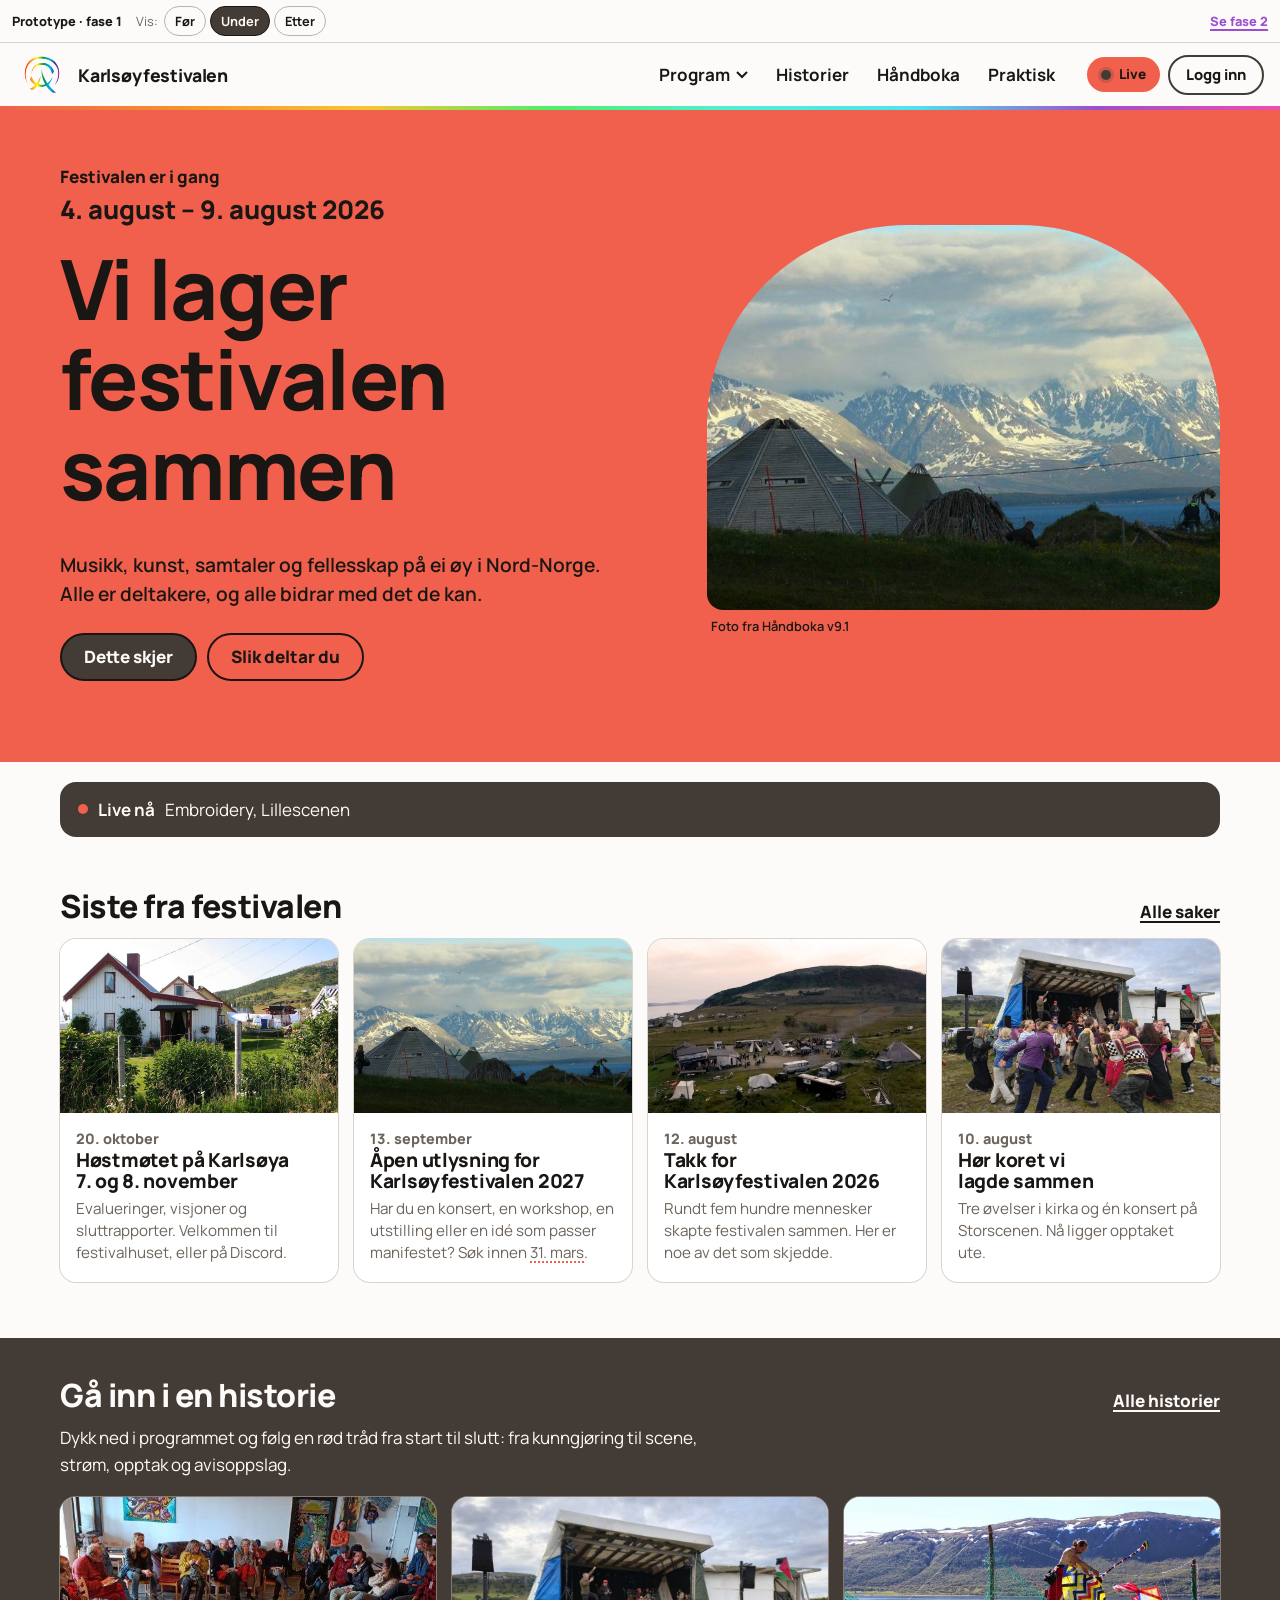
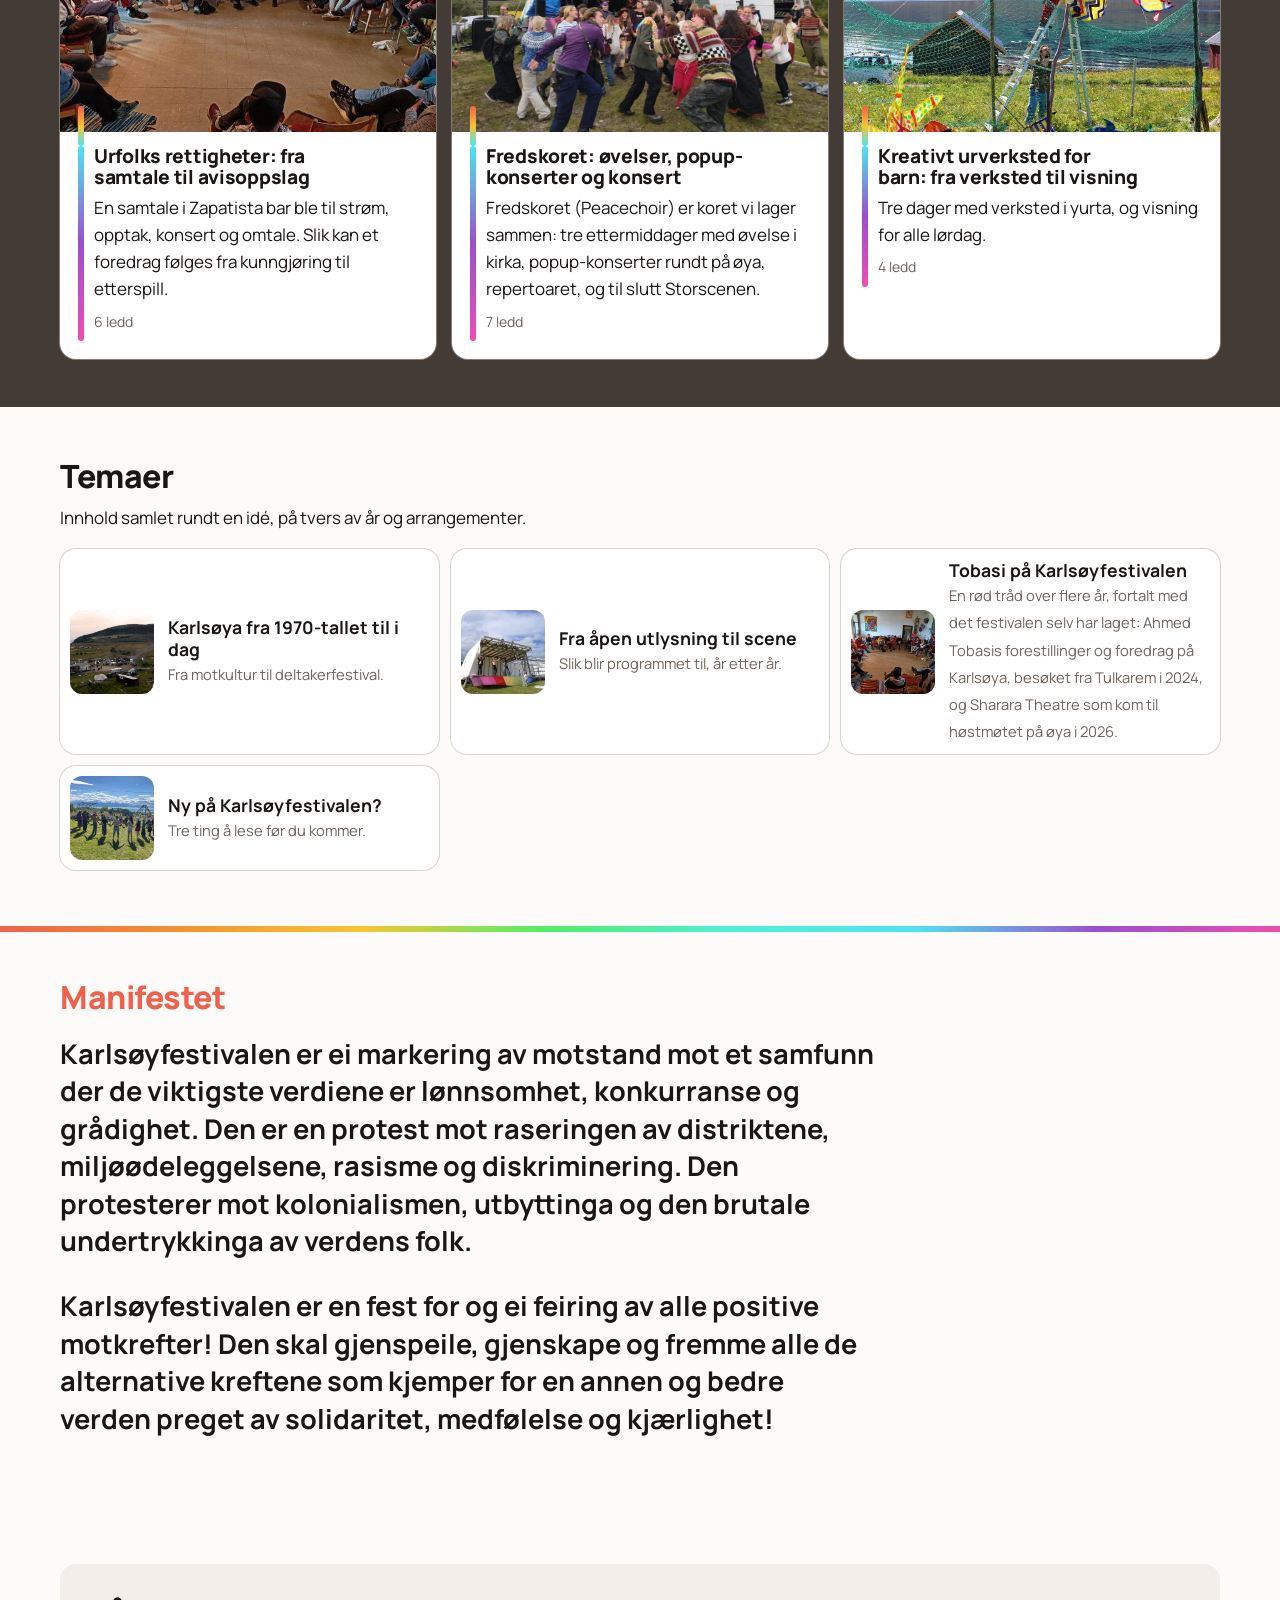
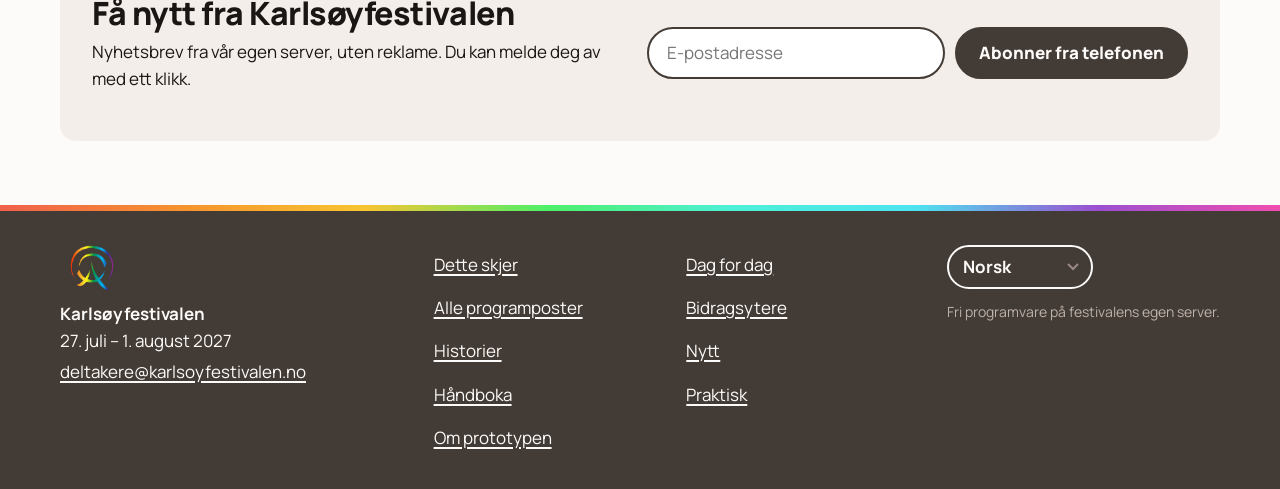
==== commit 8876a987: "v12" ====
--- a/index.html
+++ b/index.html
@@ -19,6 +19,8 @@
 <script src="js/data.js"></script>
 <script src="js/data-extra.js"></script>
 <script src="js/i18n.js"></script>
+<script src="js/map.js"></script>
+<script src="js/toolkit.js"></script>
 <script src="js/app.js"></script>
 </body>
 </html>
--- a/css/style.css
+++ b/css/style.css
@@ -8,6 +8,7 @@
   --gra: #BDB2AA;
   --grabrun: #6D645C;
   --mork: #433B35;
+  --tekst: #1A1614; /* nesten svart: all tekst, også på rødt */
   --rosa: #F04DAF; --cyan: #4DE4F0; --gronn: #4DF0A0; --turkis: #4DF0D7; --lime: #4DF068;
   --oransje: #F5932E; --gul: #F7C531; --lilla: #9B4FD0;
   --dempet: #9B6B65; --skifer: #705E5C; --havgra: #5C706D;
@@ -21,7 +22,7 @@
 }
 *, *::before, *::after { box-sizing: border-box; }
 html { -webkit-text-size-adjust: 100%; scroll-padding-top: 90px; color-scheme: only light; }
-body { margin: 0; font: 400 17px/1.6 var(--font); color: var(--mork); background: var(--hvit); }
+body { margin: 0; font: 400 17px/1.6 var(--font); color: var(--tekst); background: var(--hvit); }
 body[data-inside="1"] { background: var(--flate); }
 img { max-width: 100%; display: block; }
 a { color: inherit; text-underline-offset: 3px; text-decoration-thickness: 1.5px; }
@@ -53,8 +54,8 @@
 .btn-small { min-height: 40px; padding: 0 16px; font-size: .92rem; }
 .actions { display: flex; flex-wrap: wrap; gap: 10px; margin-top: 1.4em; }
 .tag { display: inline-block; font-size: .74rem; font-weight: 800; padding: 3px 10px; border-radius: 999px; background: var(--flate); margin-bottom: 8px; }
-.tag-live { background: var(--rod); color: var(--mork); margin: 0 8px 0 0; vertical-align: 2px; }
-.tag-ex { background: #9B4FD022; color: var(--mork); margin: 0; vertical-align: 1px; }
+.tag-live { background: var(--rod); color: var(--tekst); margin: 0 8px 0 0; vertical-align: 2px; }
+.tag-ex { background: #9B4FD022; color: var(--tekst); margin: 0; vertical-align: 1px; }
 .dot { display: inline-block; width: 11px; height: 11px; border-radius: 50%; margin-right: 7px; flex: none; vertical-align: -1px; }
 .swatch { display: inline-block; width: 14px; height: 14px; border-radius: 4px; flex: none; }
 .f2 { display: inline-block; font-size: .68rem; font-weight: 800; padding: 2px 8px; border-radius: 999px; background: var(--lilla); color: #fff; vertical-align: 3px; letter-spacing: .02em; }
@@ -66,7 +67,7 @@
 .pb-when { display: flex; align-items: center; gap: 4px; }
 .pb-when span { color: var(--grabrun); margin-right: 2px; }
 .pb-when button { border: 1.5px solid var(--gra); background: transparent; border-radius: 999px; padding: 2px 10px; font-weight: 700; min-height: 30px; }
-.pb-when button[aria-pressed="true"] { background: var(--mork); color: var(--hvit); border-color: var(--mork); }
+.pb-when button[aria-pressed="true"] { background: var(--mork); color: var(--hvit); border-color: var(--tekst); }
 .pb-switch { margin-left: auto; font-weight: 800; color: var(--lilla); }
 
 /* ---------- Topp ---------- */
@@ -86,9 +87,9 @@
 .dd-menu { position: absolute; top: calc(100% + 8px); left: 0; min-width: 230px; background: var(--kort); border-radius: 14px; padding: 8px; box-shadow: 0 12px 40px #433B3533; display: grid; }
 .dd-menu a { padding: 10px 14px; border-radius: 10px; text-decoration: none; font-weight: 700; }
 .dd-menu a:hover { background: var(--flate); }
-.navlive { color: var(--mork); }
+.navlive { color: var(--tekst); }
 .top-actions { display: flex; align-items: center; gap: 8px; }
-.livepill { display: none; align-items: center; gap: 8px; background: var(--rod); color: var(--mork); font-weight: 800; font-size: .85rem; padding: 7px 14px; border-radius: 999px; text-decoration: none; }
+.livepill { display: none; align-items: center; gap: 8px; background: var(--rod); color: var(--tekst); font-weight: 800; font-size: .85rem; padding: 7px 14px; border-radius: 999px; text-decoration: none; }
 .livedot { display: inline-block; width: 10px; height: 10px; border-radius: 50%; background: var(--mork); box-shadow: 0 0 0 3px #433B3533; }
 .burger { width: 46px; height: 46px; border: 0; background: none; display: grid; place-content: center; gap: 5px; }
 .burger span { display: block; width: 24px; height: 2.5px; background: var(--mork); border-radius: 2px; }
@@ -101,7 +102,7 @@
 .sheetmenu-foot { margin-top: auto; padding-top: 24px; display: flex; gap: 12px; align-items: center; justify-content: space-between; }
 .sheetmenu .btn { border-color: var(--hvit); }
 .lang select { min-height: 44px; padding: 0 34px 0 14px; border-radius: 999px; border: 2px solid currentColor; background: transparent url("data:image/svg+xml,%3Csvg xmlns='http://www.w3.org/2000/svg' viewBox='0 0 12 8'%3E%3Cpath d='M1 1l5 5 5-5' fill='none' stroke='%23988' stroke-width='2'/%3E%3C/svg%3E") no-repeat right 12px center / 12px; appearance: none; font-weight: 700; }
-.lang select option { color: var(--mork); }
+.lang select option { color: var(--tekst); }
 main { padding: 0 0 64px; min-height: 60vh; }
 main > .wrap:first-child, main > article:first-child, main > div.wrap { padding-top: 28px; }
 
@@ -110,9 +111,9 @@
 .hero-grid { display: grid; gap: 26px; }
 .hero-kick { font-weight: 800; margin: 0; }
 .hero-date { font-size: clamp(1.2rem, 4.5vw, 1.6rem); font-weight: 800; margin: 0 0 .5em; }
-.hero h1 { font-size: clamp(2.8rem, 12vw, 5.6rem); line-height: .95; letter-spacing: -0.035em; }
+.hero h1 { font-size: clamp(2.6rem, 11vw, 5.2rem); line-height: 1.08; letter-spacing: -0.02em; font-weight: 750; }
 .hero .lead { max-width: 30em; }
-.hero .btn { border-color: var(--mork); }
+.hero .btn { border-color: var(--tekst); }
 .hero-img { margin: 0; position: relative; }
 .hero-img img { width: 100%; aspect-ratio: 4/3; object-fit: cover; border-radius: 200px 200px var(--r) var(--r); }
 .hero-img figcaption { font-size: .8rem; font-weight: 600; padding: 6px 4px 0; }
@@ -124,7 +125,7 @@
 .block-head a { font-weight: 800; white-space: nowrap; }
 .blocklead { margin: -4px 0 18px; max-width: 40em; }
 .grid { display: grid; gap: 16px; }
-.card { display: block; background: var(--kort); color: var(--mork); border-radius: var(--r); text-decoration: none; overflow: hidden; box-shadow: 0 0 0 1px var(--strek); }
+.card { display: block; background: var(--kort); color: var(--tekst); border-radius: var(--r); text-decoration: none; overflow: hidden; box-shadow: 0 0 0 1px var(--strek); }
 .card:hover h3 { text-decoration: underline; }
 .card h3 { font-size: 1.2rem; margin-bottom: 6px; }
 .card p { margin: 0; }
@@ -168,7 +169,7 @@
 .subtabs { display: flex; gap: 6px; overflow-x: auto; margin: -8px -16px 18px; padding: 0 16px 4px; scrollbar-width: none; }
 .subtabs::-webkit-scrollbar { display: none; }
 .subtabs a { flex: none; text-decoration: none; font-weight: 700; padding: 8px 14px; border-radius: 999px; border: 2px solid var(--gra); white-space: nowrap; }
-.subtabs a[aria-current] { background: var(--mork); border-color: var(--mork); color: var(--hvit); }
+.subtabs a[aria-current] { background: var(--mork); border-color: var(--tekst); color: var(--hvit); }
 .sticky { position: sticky; top: 60px; z-index: 20; padding: 10px 0 4px; background: var(--hvit); border-bottom: 1px solid var(--strek); }
 body[data-inside="1"] .sticky { background: var(--flate); }
 .daytabs { display: grid; grid-template-columns: repeat(6, 1fr); gap: 6px; }
@@ -176,11 +177,11 @@
 .daytabs button span { font-size: .78rem; font-weight: 700; text-transform: lowercase; color: var(--grabrun); }
 .daytabs button strong { font-size: 1.35rem; }
 .daytabs button[aria-selected="true"] { background: var(--rod); border-color: var(--rod); }
-.daytabs button[aria-selected="true"] span { color: var(--mork); }
+.daytabs button[aria-selected="true"] span { color: var(--tekst); }
 .chips { display: flex; gap: 8px; overflow-x: auto; padding: 10px 16px 8px; margin-inline: -16px; scrollbar-width: none; }
 .chips::-webkit-scrollbar { display: none; }
 .chips button { flex: none; display: inline-flex; align-items: center; min-height: 42px; padding: 0 15px; border: 2px solid var(--gra); border-radius: 999px; background: var(--kort); font-weight: 700; font-size: .92rem; white-space: nowrap; }
-.chips button[aria-pressed="true"] { background: var(--mork); border-color: var(--mork); color: var(--hvit); }
+.chips button[aria-pressed="true"] { background: var(--mork); border-color: var(--tekst); color: var(--hvit); }
 .daytitle { font-size: 1.3rem; margin: 22px 0 8px; }
 .daytitle::first-letter, .wheellist h2::first-letter, .when strong::first-letter, .step-when::first-letter { text-transform: uppercase; }
 .plist { border-top: 2px solid var(--mork); }
@@ -188,13 +189,13 @@
 .pi::before { content: ""; position: absolute; left: 0; top: 16px; bottom: 16px; width: 4px; border-radius: 2px; background: var(--c, var(--gra)); }
 .pi-time { font-weight: 800; font-size: 1.1rem; line-height: 1.2; font-variant-numeric: tabular-nums; }
 .pi-time span { display: block; font-weight: 500; font-size: .85rem; color: var(--grabrun); }
-.pi-time .allday { font-size: .8rem; font-weight: 700; color: var(--mork); }
+.pi-time .allday { font-size: .8rem; font-weight: 700; color: var(--tekst); }
 .pi-main h3 { font-size: 1.08rem; line-height: 1.25; margin-bottom: 3px; }
 .pi-main h3 a { text-decoration: none; }
 .pi-main h3 a:hover { text-decoration: underline; }
 .pi-main p { margin: 0; font-size: .92rem; }
 .pi-cat { color: var(--grabrun); }
-.pi-cat a { font-weight: 700; color: var(--mork); }
+.pi-cat a { font-weight: 700; color: var(--tekst); }
 .pi-more { display: inline-block; margin-top: 6px !important; font-size: .76rem !important; font-weight: 800; background: var(--cyan); border-radius: 999px; padding: 1px 10px; }
 .star { width: 48px; height: 48px; border: 0; background: none; display: grid; place-content: center; border-radius: 50%; }
 .star svg { fill: none; stroke: var(--mork); stroke-width: 1.8; stroke-linejoin: round; }
@@ -204,7 +205,7 @@
 .clock { margin: 0 0 10px; }
 .nowbox { background: var(--rod); border-radius: var(--r); padding: 4px 16px 6px; }
 .nowbox h2 { margin: 14px 0 8px; }
-.nowbox .plist { border-top-color: var(--mork); }
+.nowbox .plist { border-top-color: var(--tekst); }
 .nowbox .pi { border-bottom-color: #433B3530; }
 .nowbox .pi::before { background: var(--mork); }
 .nowbox .tag-live { background: var(--mork); color: var(--hvit); font-size: .72rem; }
@@ -213,7 +214,7 @@
 .filters { display: grid; gap: 10px; }
 .field { display: grid; gap: 4px; font-weight: 700; font-size: .92rem; }
 .field input, .field select { width: 100%; min-height: 50px; padding: 0 14px; border: 2px solid var(--gra); border-radius: 12px; background: #fff; font-weight: 500; font-size: 16px; }
-.field input:focus, .field select:focus { border-color: var(--mork); }
+.field input:focus, .field select:focus { border-color: var(--tekst); }
 
 /* Programpost, historier, innhold */
 .crumb { font-weight: 800; margin-bottom: 10px; }
@@ -226,7 +227,7 @@
 .personbox > span { display: grid; gap: 2px; }
 .personbox span span { font-size: .92rem; color: var(--grabrun); line-height: 1.45; }
 .portrait { display: block; width: 100%; height: auto; aspect-ratio: 1; border-radius: 14px; }
-.portrait text { font: 800 64px var(--font); fill: var(--mork); }
+.portrait text { font: 800 64px var(--font); fill: var(--tekst); }
 .portrait.sm { width: 64px; flex: none; border-radius: 12px; }
 .portrait.lg { width: 140px; flex: none; border-radius: 18px; }
 .story { background: var(--kort); border-radius: var(--r); padding: 18px; margin-top: 20px; box-shadow: 0 0 0 1px var(--strek); }
@@ -236,8 +237,8 @@
 .steps li { position: relative; padding: 0 0 22px 26px; }
 .steps li:last-child { padding-bottom: 4px; }
 .steps li::before { content: ""; position: absolute; left: -5px; top: 3px; width: 15px; height: 15px; border-radius: 50%; background: var(--kort); border: 3px solid var(--c, var(--mork)); }
-.steps li.has-item::before { border-radius: 4px; background: var(--mork); border-color: var(--mork); }
-.steps li.cur::before { background: var(--rod); border-color: var(--mork); box-shadow: 0 0 0 4px #F0604C55; }
+.steps li.has-item::before { border-radius: 4px; background: var(--mork); border-color: var(--tekst); }
+.steps li.cur::before { background: var(--rod); border-color: var(--tekst); box-shadow: 0 0 0 4px #F0604C55; }
 .steps li.cur h3 { text-decoration: underline; text-decoration-thickness: 3px; text-decoration-color: var(--rod); }
 .step-when { font-size: .85rem; font-weight: 800; color: var(--grabrun); margin: 0; }
 .steps h3 { font-size: 1.1rem; margin: 2px 0 4px; }
@@ -287,7 +288,7 @@
 .hb-hero::after { content: ""; position: absolute; left: 0; right: 0; bottom: 0; height: 6px; background: var(--rainbow); }
 .hb-hero .kicker { color: var(--gra); }
 .hb-hero .btn { border-color: var(--hvit); }
-.hb-hero .btn-dark { background: var(--rod); border-color: var(--rod); color: var(--mork); }
+
 .chapters { display: grid; gap: 14px; margin-top: 24px; }
 .chapter { display: grid; grid-template-columns: 110px 1fr; gap: 14px; align-items: stretch; text-decoration: none; background: var(--kort); border-radius: var(--r); overflow: hidden; box-shadow: 0 0 0 1px var(--strek); }
 .ch-img img { width: 100%; height: 100%; min-height: 120px; object-fit: cover; }
@@ -347,13 +348,13 @@
 .who > span:last-child, .rolelist button > span:last-child { display: grid; line-height: 1.2; }
 .who strong { font-size: .95rem; }
 .who span span { font-size: .75rem; opacity: .8; max-width: 10em; white-space: nowrap; overflow: hidden; text-overflow: ellipsis; }
-.avatar { width: 38px; height: 38px; border-radius: 50%; background: var(--rod); color: var(--mork); display: grid; place-content: center; font-weight: 800; flex: none; }
+.avatar { width: 38px; height: 38px; border-radius: 50%; background: var(--rod); color: var(--tekst); display: grid; place-content: center; font-weight: 800; flex: none; }
 .avatar.sm { width: 34px; height: 34px; font-size: .9rem; }
 .sheet { position: fixed; inset: auto 0 0 0; z-index: 50; background: var(--hvit); border-radius: 22px 22px 0 0; padding: 22px 20px calc(22px + env(safe-area-inset-bottom)); box-shadow: 0 -12px 0 100vh #433B3566; max-height: 88vh; overflow: auto; }
 .sheet h2 { margin-top: 0; }
 .rolelist { display: grid; gap: 8px; margin-bottom: 12px; }
 .rolelist button { display: flex; align-items: center; gap: 12px; text-align: left; padding: 10px 12px; border: 2px solid var(--strek); border-radius: var(--r); background: #fff; min-height: 60px; }
-.rolelist button[aria-pressed="true"] { border-color: var(--mork); background: #F0604C1a; }
+.rolelist button[aria-pressed="true"] { border-color: var(--tekst); background: #F0604C1a; }
 .rolelist span span { font-size: .85rem; color: var(--grabrun); }
 .sheet-foot { display: flex; flex-wrap: wrap; gap: 10px; align-items: center; margin-top: 16px; }
 .sheet-foot .btn-dark { margin-left: auto; }
@@ -362,7 +363,7 @@
 .tabs { position: fixed; inset: auto 0 0 0; z-index: 25; display: grid; grid-template-columns: repeat(5, 1fr); background: var(--hvit); border-top: 1px solid var(--strek); padding-bottom: env(safe-area-inset-bottom); box-shadow: 0 -4px 20px #433B3514; }
 .tabs a { display: grid; justify-items: center; gap: 2px; padding: 8px 2px 6px; min-height: var(--tabs-h); text-decoration: none; font-size: .72rem; font-weight: 800; line-height: 1.15; text-align: center; color: var(--grabrun); position: relative; }
 .tabs svg { fill: none; stroke: currentColor; stroke-width: 1.8; stroke-linejoin: round; stroke-linecap: round; }
-.tabs a[aria-current] { color: var(--mork); }
+.tabs a[aria-current] { color: var(--tekst); }
 .tabs a[aria-current] svg { fill: var(--rod); stroke-width: 2.1; }
 .tabs a[aria-current]::before { content: ""; position: absolute; top: 0; left: 30%; right: 30%; height: 3px; border-radius: 0 0 3px 3px; background: var(--rod); }
 .greet h1 { margin: 0 0 4px; }
@@ -378,7 +379,7 @@
 .panel.member { border-left: 10px solid var(--lilla); }
 .big { font-size: 1.7rem; font-weight: 800; line-height: 1.15; margin-bottom: 6px; }
 .big span { font-size: .95rem; font-weight: 600; color: var(--grabrun); }
-.panel.count .big span, .panel.count p { color: var(--mork); }
+.panel.count .big span, .panel.count p { color: var(--tekst); }
 .dlist li { display: grid; grid-template-columns: 16px 1fr auto; gap: 10px; align-items: start; padding: 11px 0; border-bottom: 1px solid var(--strek); }
 .dlist .swatch { margin-top: 5px; }
 .dlist strong { display: block; line-height: 1.3; }
@@ -398,7 +399,7 @@
 .alist li:last-child { border-bottom: 0; }
 .alist p { margin: 0; }
 .a-meta { font-size: .82rem; color: var(--grabrun); }
-.a-meta strong { color: var(--mork); }
+.a-meta strong { color: var(--tekst); }
 
 /* Tavla */
 .prio { font-size: 1.15rem; display: flex; align-items: center; gap: 8px; }
@@ -437,10 +438,10 @@
 /* Årshjul */
 .wheelwrap { display: grid; gap: 8px; margin-top: 6px; }
 .wheel { width: 100%; max-width: 470px; margin-inline: auto; touch-action: manipulation; }
-.wheel .wm { font: 800 11px var(--font); fill: var(--mork); }
+.wheel .wm { font: 800 11px var(--font); fill: var(--tekst); }
 .wheel .wm.sel { text-decoration: underline; }
-.wheel .wc { font: 800 21px var(--font); fill: var(--mork); }
-.wheel .wc2 { font: 700 9px var(--font); fill: var(--mork); text-decoration: underline; cursor: pointer; }
+.wheel .wc { font: 800 21px var(--font); fill: var(--tekst); }
+.wheel .wc2 { font: 700 9px var(--font); fill: var(--tekst); text-decoration: underline; cursor: pointer; }
 .wheel .wtap { cursor: pointer; outline-offset: -2px; }
 .wheellist h2 { font-size: 1.2rem; margin: 6px 0 4px; }
 
@@ -468,7 +469,7 @@
 .al { background: var(--kort); border-radius: var(--r); padding: 14px 16px; border-left: 10px solid var(--gra); box-shadow: 0 0 0 1px var(--strek); }
 .al.rod { border-left-color: var(--rod); } .al.gul { border-left-color: var(--gul); } .al.gronn { border-left-color: var(--gronn); }
 .al-top { display: flex; justify-content: space-between; align-items: center; font-size: .85rem; color: var(--grabrun); margin-bottom: 6px; }
-.prio-badge { font-weight: 800; color: var(--mork); padding: 2px 10px; border-radius: 999px; }
+.prio-badge { font-weight: 800; color: var(--tekst); padding: 2px 10px; border-radius: 999px; }
 .prio-badge.rod { background: var(--rod); } .prio-badge.gul { background: var(--gul); } .prio-badge.gronn { background: var(--gronn); }
 .al h3 { margin-bottom: 8px; }
 .al dl { margin: 0 0 10px; display: grid; gap: 6px; font-size: .92rem; }
@@ -537,7 +538,7 @@
 .kr { font-weight: 800; white-space: nowrap; }
 .rsteps { grid-column: 1 / -1; display: grid; grid-template-columns: repeat(3, 1fr); gap: 4px; }
 .rsteps li { font-size: .74rem; font-weight: 800; text-align: center; padding: 4px 0; border-radius: 6px; background: var(--flate); color: var(--grabrun); }
-.rsteps li.on { background: var(--gronn); color: var(--mork); }
+.rsteps li.on { background: var(--gronn); color: var(--tekst); }
 .rights { display: grid; gap: 14px; margin: 18px 0; }
 .rights h3 { margin-bottom: 6px; }
 .cal-head { display: flex; justify-content: space-between; align-items: center; margin-top: 12px; }
@@ -547,7 +548,7 @@
 .cal .dow { font-size: .75rem; font-weight: 800; text-align: center; color: var(--grabrun); }
 .cal button { aspect-ratio: 1; border: 0; border-radius: 10px; background: var(--kort); font-weight: 700; box-shadow: 0 0 0 1px var(--strek); }
 .cal button.booked { background: var(--gra); color: var(--grabrun); cursor: not-allowed; }
-.cal button.mine { background: var(--rod); color: var(--mork); cursor: pointer; }
+.cal button.mine { background: var(--rod); color: var(--tekst); cursor: pointer; }
 .key { display: inline-block; width: 12px; height: 12px; border-radius: 3px; margin: 0 4px 0 10px; vertical-align: -1px; }
 .key.booked { background: var(--gra); } .key.mine { background: var(--rod); }
 .archive { display: grid; grid-template-columns: repeat(2, 1fr); gap: 14px; }
@@ -625,4 +626,190 @@
   .protobar, .top, .tabs, .chatfab { display: none; }
 }
 
-.core .fact, .countdown .fact, .hero .fact { text-decoration-color: var(--mork); }
+.core .fact, .countdown .fact, .hero .fact { text-decoration-color: var(--tekst); }
+
+/* ---------- Innsiden: Hjem-knapp ---------- */
+.homepill { display: inline-flex; align-items: center; gap: 6px; background: var(--rod); color: var(--tekst); font-weight: 800; font-size: .9rem; padding: 7px 14px; border-radius: 999px; text-decoration: none; margin-right: auto; }
+.homepill svg { fill: none; stroke: currentColor; stroke-width: 2; stroke-linejoin: round; }
+.homepill[aria-current] { box-shadow: 0 0 0 2px var(--hvit); }
+.itop .brand { margin-right: 4px; }
+@media (max-width: 480px) { .who > span:last-child { display: none; } .itop { gap: 8px; padding-inline: 12px; } .itop .brand { font-size: .95rem; gap: 6px; } .itop .brand img { width: 38px; height: auto; } .homepill { padding: 6px 12px; } }
+@media (max-width: 370px) { .itop .brand span { display: none; } }
+.tabs a { position: relative; }
+.tabbadge { position: absolute; top: 4px; left: calc(50% + 6px); min-width: 18px; height: 18px; padding: 0 5px; border-radius: 9px; background: var(--rod); color: var(--tekst); font-size: .68rem; display: grid; place-content: center; }
+
+/* ---------- Fase 2: e-post og kalender ---------- */
+.mhead { display: flex; justify-content: space-between; align-items: center; gap: 12px; margin-bottom: 4px; }
+.mhead h1 { margin: 0; }
+.badge.sm { min-width: 18px; height: 18px; font-size: .7rem; margin-left: 4px; }
+.boxline { margin: 4px 0 10px; }
+.mlist { background: var(--kort); border-radius: var(--r); overflow: hidden; box-shadow: 0 0 0 1px var(--strek); }
+.mlist li + li { border-top: 1px solid var(--strek); }
+.mlist a { display: grid; grid-template-columns: 34px 1fr; gap: 12px; padding: 12px 14px; text-decoration: none; }
+.mlist li.unread { border-left: 5px solid var(--rod); }
+.mlist li.unread .msubj { font-weight: 800; }
+.mmain { display: grid; min-width: 0; gap: 1px; }
+.mtop { display: flex; justify-content: space-between; gap: 8px; }
+.mtop time { font-size: .8rem; color: var(--grabrun); white-space: nowrap; }
+.msubj { overflow: hidden; text-overflow: ellipsis; white-space: nowrap; }
+.msnip { font-size: .88rem; color: var(--grabrun); overflow: hidden; text-overflow: ellipsis; white-space: nowrap; }
+.mstat { display: flex; gap: 8px; align-items: center; margin-top: 4px; }
+.s-tatt { background: var(--cyan); } .s-besvart { background: var(--gronn); }
+.boxsum li { display: flex; justify-content: space-between; align-items: center; gap: 10px; padding: 10px 0; border-bottom: 1px solid var(--strek); }
+.boxsum a { display: grid; text-decoration: none; min-width: 0; }
+.boxsum a strong { overflow: hidden; text-overflow: ellipsis; white-space: nowrap; }
+.boxsum a span { font-size: .82rem; color: var(--grabrun); }
+.boxsum .nums { display: flex; gap: 8px; align-items: center; white-space: nowrap; }
+.mread { background: var(--kort); border-radius: var(--r); padding: 18px; box-shadow: 0 0 0 1px var(--strek); }
+.msubj-h { font-size: clamp(1.5rem, 6vw, 2.1rem); }
+.mfrom { display: flex; gap: 10px; align-items: flex-start; padding-bottom: 12px; border-bottom: 1px solid var(--strek); }
+.attach { display: inline-block; background: var(--flate); border-radius: 10px; padding: 6px 12px; font-weight: 700; }
+textarea { width: 100%; padding: 12px 14px; border: 2px solid var(--gra); border-radius: 12px; font: inherit; font-size: 16px; resize: vertical; }
+.row2 { display: grid; grid-template-columns: 1fr 1fr; gap: 10px; }
+.mcal button { aspect-ratio: auto; min-height: 52px; display: grid; align-content: start; justify-items: center; padding: 6px 2px; gap: 4px; }
+.mcal button i { display: flex; gap: 2px; }
+.mcal button b { width: 7px; height: 7px; border-radius: 50%; }
+.mcal button.today span { background: var(--tekst); color: var(--hvit); border-radius: 50%; width: 26px; height: 26px; display: grid; place-content: center; }
+.mcal button.sel { box-shadow: 0 0 0 3px var(--tekst); }
+.linkbtn { border: 0; background: none; font-weight: 700; text-decoration: underline; font-size: .9rem; }
+.agenda li { display: grid; grid-template-columns: 58px 1fr auto; gap: 10px; align-items: center; padding: 10px 0 10px 12px; border-bottom: 1px solid var(--strek); position: relative; }
+.agenda li::before { content: ""; position: absolute; left: 0; top: 12px; bottom: 12px; width: 4px; border-radius: 2px; background: var(--g); }
+.agenda time { display: grid; line-height: 1.2; }
+.agenda time span { font-size: .8rem; color: var(--grabrun); }
+.agenda div { display: grid; }
+.agenda div span { font-size: .85rem; color: var(--grabrun); }
+.agenda .ev-frist div strong::before { content: "◆ "; color: var(--rod); }
+.icslist li { display: grid; grid-template-columns: 14px 1fr auto; gap: 10px; align-items: center; padding: 8px 0; }
+.icslist code { overflow: hidden; text-overflow: ellipsis; white-space: nowrap; }
+.panel.mailpanel { border-top: 6px solid var(--cyan); }
+
+.hb-editions{display:grid;grid-template-columns:repeat(auto-fit,minmax(220px,1fr));gap:12px;margin:8px 0 28px}
+.hb-ed{border:1px solid var(--gra);border-radius:12px;padding:14px 16px;background:#fff;display:flex;flex-direction:column;gap:6px}
+.hb-ed p{margin:0;flex:1}
+.hb-ed .btn{align-self:flex-start}
+
+.pb-try{display:flex;gap:6px}
+.pb-try button{border:1px solid var(--lilla,#B07FE0);background:#fff;color:var(--tekst);border-radius:999px;padding:3px 10px;font:inherit;font-size:.8rem;font-weight:700;cursor:pointer}
+.pb-try button:hover{background:#F3ECFC}
+
+/* ---------- Kart ---------- */
+.map-page h1 { margin-bottom: 6px; }
+.maptabs { display: flex; gap: 8px; flex-wrap: wrap; margin: 18px 0 14px; }
+.maptabs button { border: 2px solid var(--mork); background: #fff; color: var(--tekst); border-radius: 999px; padding: 8px 16px; font: inherit; font-weight: 700; cursor: pointer; min-height: 44px; }
+.maptabs button[aria-pressed="true"] { background: var(--mork); color: #fff; }
+.map-layout { display: grid; grid-template-columns: minmax(0, 1.6fr) minmax(260px, 1fr); gap: 20px; align-items: start; }
+.map-layout.one { grid-template-columns: 1fr; }
+@media (max-width: 820px) { .map-layout { grid-template-columns: 1fr; } }
+.map-canvas { background: #fff; border: 1px solid var(--gra); border-radius: 18px; overflow: hidden; }
+svg.kart { display: block; width: 100%; height: auto; font-family: inherit; }
+svg.kart .mk { cursor: pointer; outline: none; transition: opacity .15s; }
+svg.kart .mk.dim { opacity: .28; }
+svg.kart .mk:focus-visible circle, svg.kart .mk:focus-visible path { stroke: #F0604C; stroke-width: 3.5; }
+svg.kart .mk-l { font-size: 17px; font-weight: 700; fill: #1A1614; paint-order: stroke; stroke: #FDFBF9; stroke-width: 5px; stroke-linejoin: round; }
+svg.kart .mk.sel .mk-l { font-size: 20px; }
+svg.kart .kt-sea { font-size: 16px; font-style: italic; fill: #5E8796; }
+svg.kart .kt-area { font-size: 16px; font-style: italic; fill: #8A7F75; }
+svg.kart .kt-island { font-size: 30px; font-weight: 800; fill: #BDB2AA; letter-spacing: .04em; }
+svg.kart .kompass text { font-size: 14px; font-weight: 800; fill: #433B35; }
+.map-side .map-info { background: #fff; border: 1px solid var(--gra); border-radius: 18px; padding: 18px 20px; }
+.map-info h2 { font-size: 1.35rem; margin: 2px 0 8px; }
+.map-info h3 { font-size: 1rem; margin: 16px 0 6px; }
+.map-info .kicker { display: flex; align-items: center; gap: 6px; }
+.map-info .meet { display: flex; flex-wrap: wrap; gap: 6px; align-items: center; }
+.gchip { display: inline-flex; align-items: center; gap: 6px; border: 1px solid var(--gra); border-radius: 999px; padding: 3px 10px; text-decoration: none; color: var(--tekst); font-weight: 600; font-size: .9rem; }
+.gchip .swatch { width: 10px; height: 10px; border-radius: 50%; }
+.map-info .legend { list-style: none; padding: 0; margin: 0; display: grid; gap: 2px; }
+.map-info .legend span { border: 0; border-radius: 0; padding: 0; }
+.map-info .legend .fdot { border: 2.4px solid #433B35; border-radius: 50%; }
+.map-info .legend button { display: flex; align-items: center; gap: 10px; width: 100%; background: none; border: 0; padding: 7px 6px; border-radius: 10px; font: inherit; color: var(--tekst); cursor: pointer; text-align: left; min-height: 40px; }
+.map-info .legend button:hover { background: var(--flate, #F3EEEA); }
+.fdot { display: inline-block; width: 14px; height: 14px; border-radius: 50%; border: 2.4px solid #433B35; background: #FDFBF9; flex: none; position: relative; vertical-align: -2px; }
+.fdot.m::after { content: ''; position: absolute; inset: 3px; border-radius: 50%; background: #433B35; }
+.mini-works { list-style: none; padding: 0; margin: 0; }
+.mini-works li { display: flex; justify-content: space-between; gap: 8px; padding: 6px 0; border-bottom: 1px solid #EEE7E1; }
+.mini-works span { color: var(--grabrun); font-size: .85rem; }
+.drawn { margin: 0; }
+.drawn img { width: 100%; max-width: 760px; border-radius: 18px; display: block; border: 1px solid var(--gra); }
+.drawn figcaption { font-size: .85rem; color: var(--grabrun); margin-top: 6px; }
+.map-teaser { display: grid; grid-template-columns: 220px 1fr; gap: 0; border: 1px solid var(--gra); border-radius: 16px; overflow: hidden; background: #fff; text-decoration: none; color: var(--tekst); margin: 8px 0 26px; }
+.map-teaser .mt-img { background: #FDFBF9; border-right: 1px solid #EEE7E1; display: flex; align-items: center; }
+.map-teaser .mt-img svg { width: 100%; height: 100%; max-height: 220px; object-fit: cover; }
+.map-teaser .mt-body { padding: 18px 20px; display: flex; flex-direction: column; gap: 6px; justify-content: center; }
+.map-teaser .mt-body strong { font-size: 1.25rem; }
+.map-teaser:hover { border-color: var(--mork); }
+@media (max-width: 560px) { .map-teaser { grid-template-columns: 1fr; } .map-teaser .mt-img { border-right: 0; border-bottom: 1px solid #EEE7E1; } .map-teaser .mt-img svg { max-height: 180px; } }
+.placebox { margin: 26px 0; }
+.placebox h2 { font-size: 1.15rem; margin-bottom: 8px; }
+.minimap { display: block; border: 1px solid var(--gra); border-radius: 14px; overflow: hidden; max-width: 420px; }
+.minimap svg { max-height: 260px; }
+.away-card { display: flex; gap: 14px; align-items: center; border: 1px solid var(--gra); border-radius: 14px; padding: 14px 16px; background: #fff; max-width: 520px; }
+.away-card > div { display: flex; flex-direction: column; gap: 3px; }
+svg.kart.isl .mk-l { font-size: 23px; }
+svg.kart.isl .mk.sel .mk-l { font-size: 26px; }
+svg.kart.isl .kt-sea, svg.kart.isl .kt-area { font-size: 20px; }
+@media (max-width: 560px) {
+  svg.kart .mk-l { font-size: 27px; stroke-width: 7px; }
+  svg.kart .mk.sel .mk-l { font-size: 30px; }
+  svg.kart.isl .mk-l { font-size: 34px; }
+  svg.kart.isl .mk.sel .mk-l { font-size: 36px; }
+  svg.kart .kt-sea, svg.kart .kt-area { font-size: 24px; }
+}
+
+/* ---------- Verktøykassa ---------- */
+.tk h3 { font-size: 1.2rem; margin: 10px 0 8px; }
+.tk-here { font-size: .92rem; color: var(--grabrun); border-left: 3px solid var(--c); padding-left: 10px; }
+.tk-links { display: flex; flex-wrap: wrap; gap: 6px 14px; margin: 8px 0 0; font-weight: 700; font-size: .92rem; }
+.tk-sheets { display: grid; grid-template-columns: repeat(auto-fit, minmax(240px, 1fr)); gap: 12px; margin: 12px 0 30px; }
+.tk-sheet { display: flex; flex-direction: column; gap: 6px; background: #fff; border: 1px solid var(--gra); border-radius: 16px; padding: 16px 18px; text-decoration: none; color: var(--tekst); }
+.tk-sheet:hover { border-color: var(--mork); }
+.tk-sheet strong { font-size: 1.12rem; }
+.tk-sheet > span:not(.tk-src):not(.more) { color: var(--grabrun); font-size: .93rem; flex: 1; }
+.tk-src { font-size: .78rem; font-weight: 800; color: var(--grabrun); }
+.tk-for { margin: 6px 0 14px; }
+.tk-for button { border: 2px solid var(--mork); background: #fff; border-radius: 999px; padding: 6px 14px; font-weight: 700; min-height: 40px; }
+.tk-for button[aria-pressed="true"] { background: var(--mork); color: #fff; }
+.tk-chapters { list-style: none; padding: 0; margin: 0 0 30px; display: grid; gap: 0; }
+.tk-chapters li { display: grid; grid-template-columns: 56px 1fr; gap: 12px; padding: 16px 0; border-top: 1px solid #E5DDD6; }
+.tk-cn { font-size: 1.6rem; font-weight: 800; color: var(--rod); line-height: 1; }
+.tk-chapters h3 { font-size: 1.1rem; margin-bottom: 4px; }
+.tk-chapters p { margin: 0 0 6px; }
+.tk-q { font-size: .93rem; color: var(--grabrun); }
+.tk-ex { list-style: none; padding: 0; display: grid; grid-template-columns: repeat(auto-fit, minmax(260px, 1fr)); gap: 12px; margin: 10px 0 30px; }
+.tk-ex li { background: #fff; border: 1px solid var(--gra); border-radius: 14px; padding: 14px 16px; display: flex; flex-direction: column; gap: 4px; }
+.tk-ex span { color: var(--grabrun); font-size: .93rem; }
+.tk-hb { display: flex; flex-wrap: wrap; gap: 8px 18px; padding: 0; list-style: none; font-weight: 700; margin-bottom: 18px; }
+.tk-page .lead { margin-bottom: 18px; }
+.tk-two { display: grid; grid-template-columns: minmax(0, 1fr) minmax(0, 1fr); gap: 24px; align-items: start; margin: 12px 0 20px; }
+@media (max-width: 720px) { .tk-two { grid-template-columns: 1fr; } }
+.tk-form { display: grid; gap: 10px; }
+.tk-in, .tk-form select, .tk-page textarea { width: 100%; border: 1.5px solid var(--gra); border-radius: 10px; padding: 9px 12px; background: #fff; min-height: 44px; }
+.tk-card { max-width: 340px; }
+.tk-preview .small { margin: 0 0 6px; }
+.tk-kinds { margin: 0 0 14px; }
+.tk-table { width: 100%; border-collapse: collapse; margin: 8px 0; }
+.tk-table th { text-align: left; font-size: .85rem; padding: 6px 6px; border-bottom: 2px solid var(--mork); }
+.tk-table td { padding: 6px; border-bottom: 1px solid #E5DDD6; vertical-align: middle; }
+.tk-table td:nth-child(3), .tk-table td:nth-child(4) { text-align: center; width: 90px; }
+.tk-table input[type=checkbox], .checklist input { width: 22px; height: 22px; accent-color: var(--mork); }
+@media (max-width: 560px) { .tk-table th:nth-child(2), .tk-table td:nth-child(2) { display: none; } }
+.tk-stairs { list-style: none; padding: 0; margin: 10px 0 20px; display: flex; align-items: flex-end; gap: 6px; }
+.tk-stairs li { flex: 1; display: flex; flex-direction: column; gap: 6px; font-size: .85rem; font-weight: 700; text-align: center; }
+.tk-stairs .bar { display: block; height: var(--h); background: #E9E1D9; border-radius: 8px 8px 0 0; }
+.tk-stairs li.now .bar { background: var(--rod); }
+.tk-stairs li.goal .bar { background: repeating-linear-gradient(45deg, #2FA84A, #2FA84A 6px, #6CC67F 6px, #6CC67F 12px); }
+.tk-stairs li.now.goal .bar { background: var(--rod); }
+.tk-stairs em { font-style: normal; font-size: .75rem; color: var(--rod); }
+.tk-stairs em.g { color: #227A36; }
+.tk-page input[type=range] { width: 100%; accent-color: var(--mork); }
+.tk-score { font-size: 1.1rem; }
+.checklist { list-style: none; padding: 0; display: grid; gap: 4px; margin: 10px 0 18px; }
+.checklist label { display: flex; gap: 10px; align-items: flex-start; padding: 8px 0; border-bottom: 1px solid #EEE7E1; cursor: pointer; }
+.tk-wheel { display: block; width: 100%; max-width: 320px; }
+.tk-two .chips { flex-wrap: wrap; }
+.tk-wheel text { font-size: 12px; font-weight: 700; fill: #1A1614; }
+.tk-wheel text.big { font-size: 34px; font-weight: 800; }
+.tk-tips { background: var(--flate, #F3EEEA); border-radius: 14px; padding: 14px 18px; margin: 20px 0; }
+.tk-tips h2 { font-size: 1.05rem; margin-bottom: 6px; }
+.tk-tips ul { margin: 0; }
+.tk-printgrid { display: grid; grid-template-columns: 1fr 1fr; gap: 12pt; }
+@media print { .noprint { display: none; } .tk-printgrid .tcard { break-inside: avoid; max-width: none; } }
